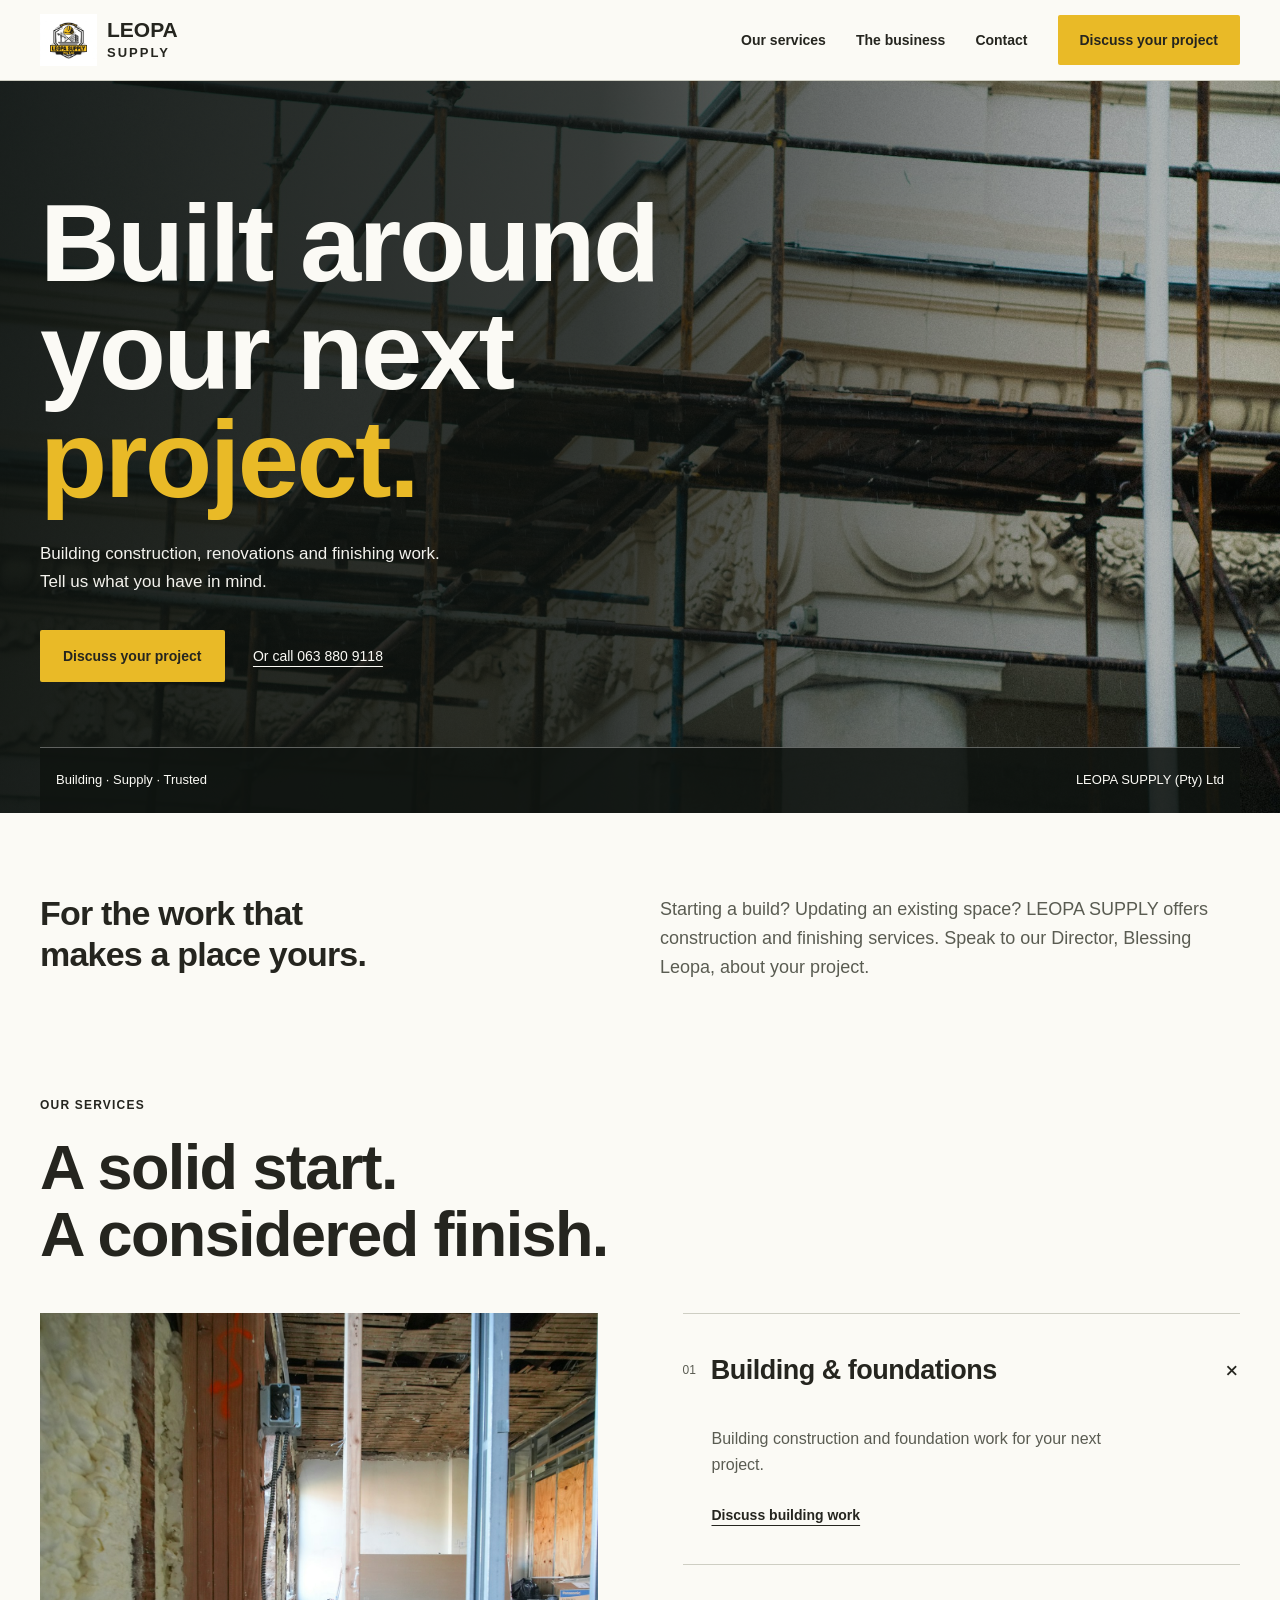
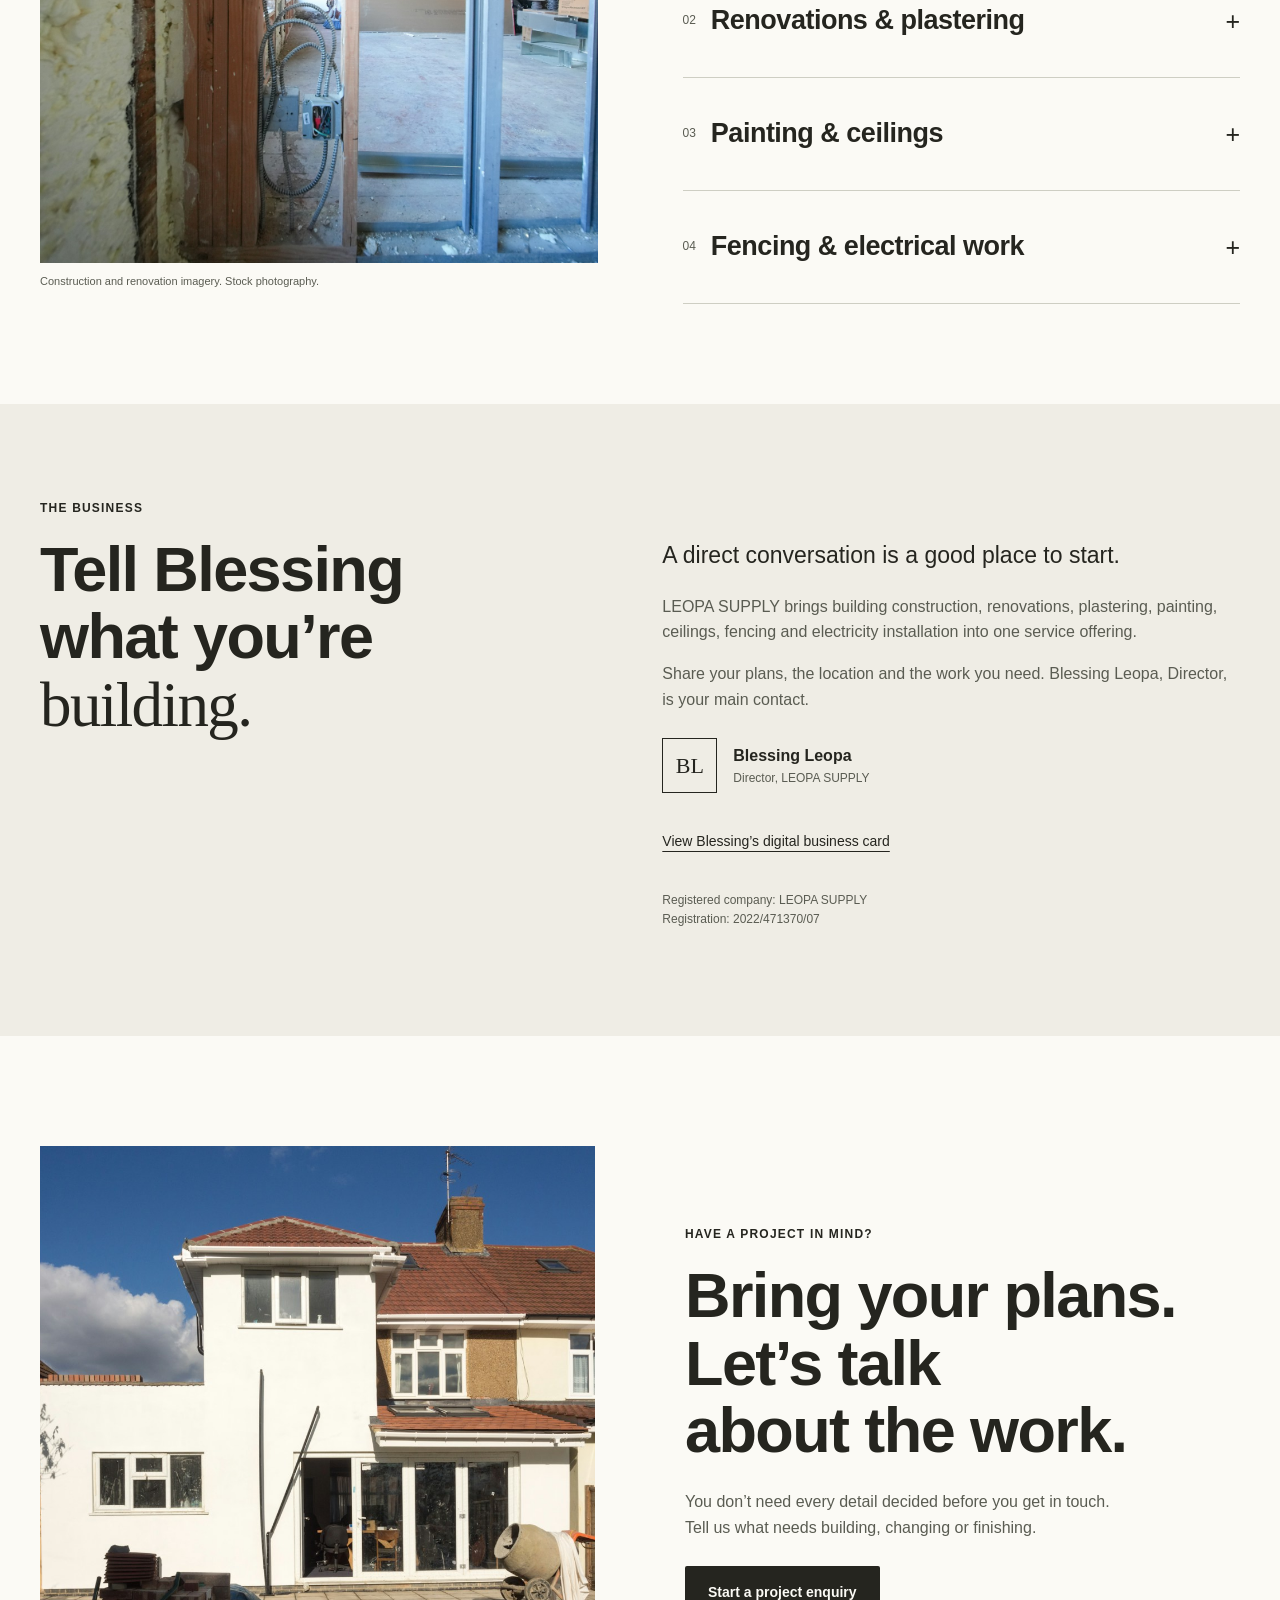
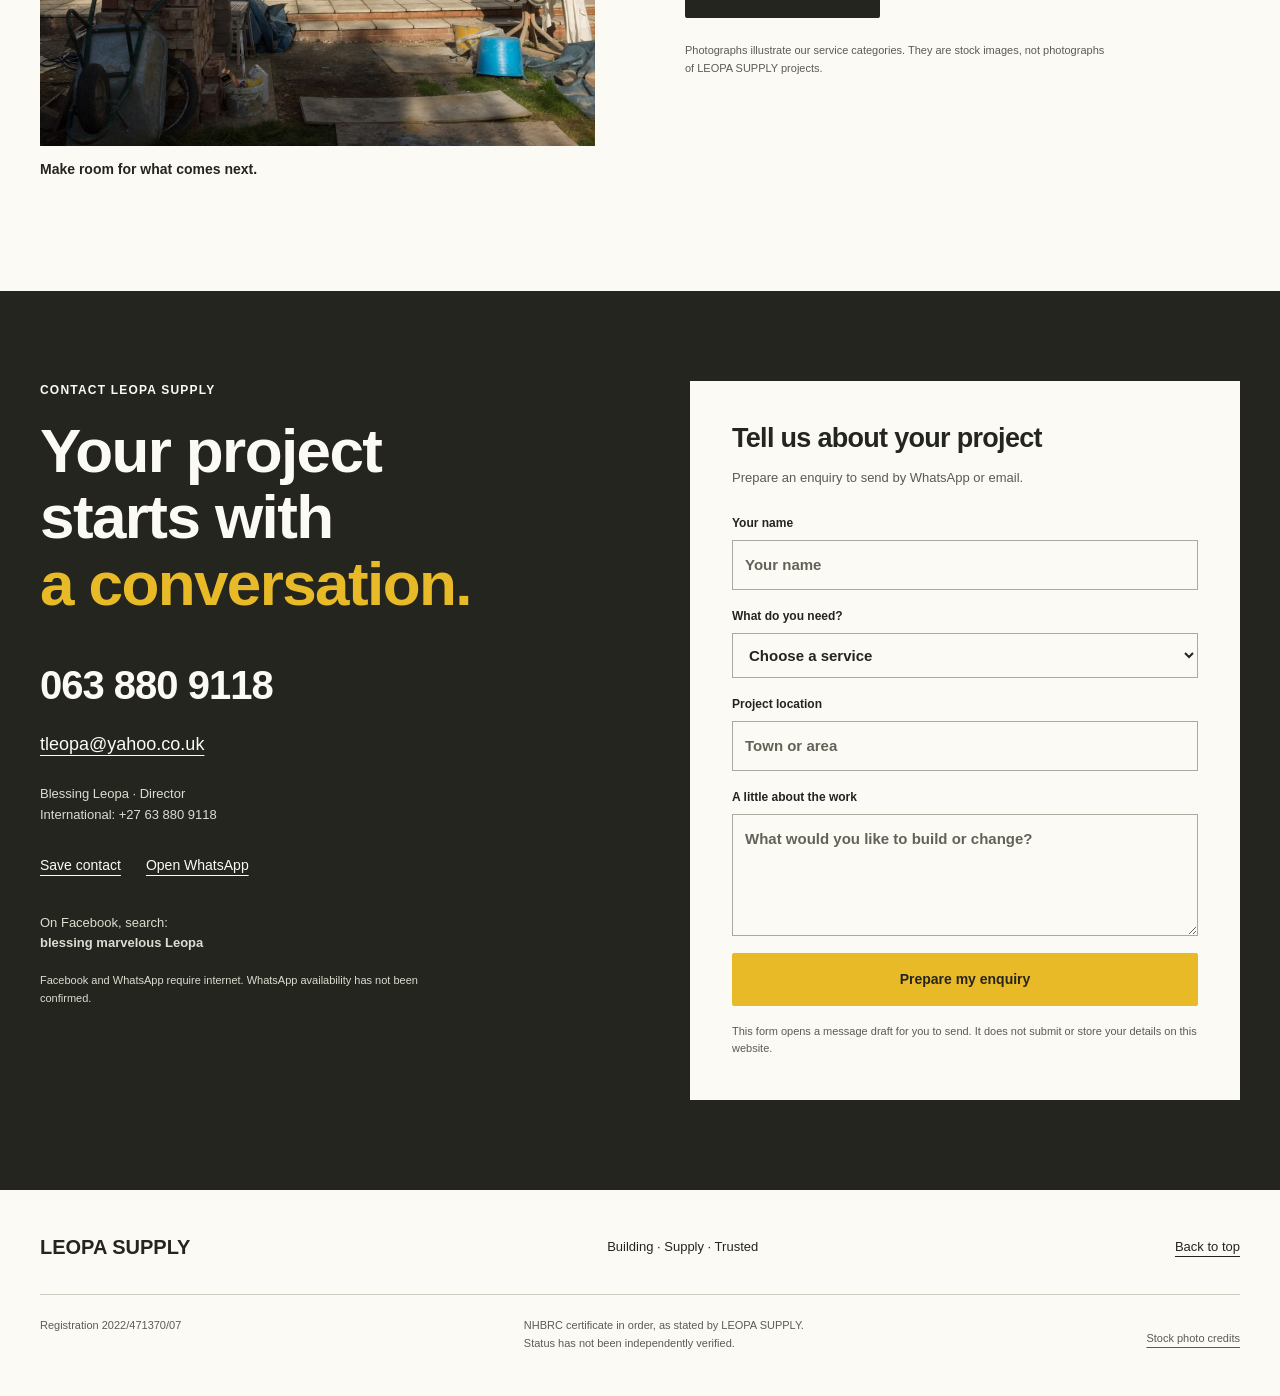
==== index.html @ 6f98ce8b "Publish LEOPA SUPPLY construction website" ====
<!doctype html>
<html lang="en">
<head>
  <meta charset="utf-8">
  <meta name="viewport" content="width=device-width,initial-scale=1">
  <meta name="theme-color" content="#25251f">
  <meta name="description" content="LEOPA SUPPLY building construction, foundations, renovations, plastering, painting, ceilings, security fencing and electricity installation. Speak to Blessing Leopa.">
  <title>LEOPA SUPPLY | Construction & Renovations</title>
  <link rel="icon" href="logo.jpeg">
  <link rel="stylesheet" href="styles.css">
  <script src="site.js" defer></script>
</head>
<body>
  <a class="skip" href="#main">Skip to content</a>
  <header class="site-header">
    <a class="brand" href="#home" aria-label="LEOPA SUPPLY home"><img src="logo.jpeg" alt=""><span>LEOPA<br><small>SUPPLY</small></span></a>
    <button class="menu-toggle" aria-expanded="false" aria-controls="navigation">Menu <span aria-hidden="true">☰</span></button>
    <nav id="navigation" aria-label="Main navigation"><a href="#services">Our services</a><a href="#about">The business</a><a href="#contact">Contact</a><a class="button yellow" href="#enquiry">Discuss your project</a></nav>
  </header>
  <main id="main">
    <section class="hero" id="home">
      <img class="hero-photo" src="construction.jpg" alt="Stock photograph of scaffolding around a building under renovation" fetchpriority="high">
      <div class="hero-shade"></div>
      <div class="hero-content wrap">
        <h1>Built around<br>your next<br><em>project.</em></h1>
        <p>Building construction, renovations and finishing work. Tell us what you have in mind.</p>
        <a class="button yellow" href="#enquiry">Discuss your project</a>
        <a class="hero-call" href="tel:+27638809118">Or call 063 880 9118</a>
      </div>
      <div class="hero-bottom wrap"><span>Building · Supply · Trusted</span><span>LEOPA SUPPLY (Pty) Ltd</span></div>
    </section>
    <div class="intro wrap"><p>For the work that<br>makes a place yours.</p><div>Starting a build? Updating an existing space? LEOPA SUPPLY offers construction and finishing services. Speak to our Director, Blessing Leopa, about your project.</div></div>
    <section class="services wrap" id="services">
      <div class="section-heading"><span class="overline">Our services</span><h2>A solid start.<br>A considered finish.</h2></div>
      <div class="services-layout">
        <figure class="service-visual"><img src="interior.jpg" alt="Stock photograph of exposed framing in an interior under renovation" loading="lazy"><figcaption>Construction and renovation imagery. Stock photography.</figcaption></figure>
        <div class="service-list">
          <details open><summary><span>01</span><h3>Building & foundations</h3><b aria-hidden="true">+</b></summary><div class="service-detail"><p>Building construction and foundation work for your next project.</p><a href="#enquiry" data-service="Building & foundations">Discuss building work</a></div></details>
          <details><summary><span>02</span><h3>Renovations & plastering</h3><b aria-hidden="true">+</b></summary><div class="service-detail"><p>Renovation and plastering services for spaces you want to change or improve.</p><a href="#enquiry" data-service="Renovations & plastering">Discuss a renovation</a></div></details>
          <details><summary><span>03</span><h3>Painting & ceilings</h3><b aria-hidden="true">+</b></summary><div class="service-detail"><p>Painting and ceiling work to complete the interior or exterior of your space.</p><a href="#enquiry" data-service="Painting & ceilings">Discuss finishing work</a></div></details>
          <details><summary><span>04</span><h3>Fencing & electrical work</h3><b aria-hidden="true">+</b></summary><div class="service-detail"><p>Devil’s fork security fencing and electricity installation. Contact Blessing to discuss the scope of work you need.</p><a href="#enquiry" data-service="Fencing & electrical work">Discuss fencing or installation</a></div></details>
        </div>
      </div>
    </section>
    <section class="about" id="about"><div class="wrap about-layout"><div><span class="overline">The business</span><h2>Tell Blessing<br>what you’re<br><em>building.</em></h2></div><div class="about-copy"><p class="lead">A direct conversation is a good place to start.</p><p>LEOPA SUPPLY brings building construction, renovations, plastering, painting, ceilings, fencing and electricity installation into one service offering.</p><p>Share your plans, the location and the work you need. Blessing Leopa, Director, is your main contact.</p><div class="director"><span>BL</span><div><strong>Blessing Leopa</strong><small>Director, LEOPA SUPPLY</small></div></div><a class="text-link" href="https://nyaps-tech.github.io/leopa-supply-card/">View Blessing’s digital business card</a><p class="company-note">Registered company: LEOPA SUPPLY<br>Registration: 2022/471370/07</p></div></div></section>
    <section class="photo-story wrap" aria-label="Construction and renovation services"><figure><img src="renovation.jpg" alt="Stock photograph of a house undergoing building work" loading="lazy"><figcaption>Make room for what comes next.</figcaption></figure><div><span class="overline">Have a project in mind?</span><h2>Bring your plans.<br>Let’s talk<br>about the work.</h2><p>You don’t need every detail decided before you get in touch. Tell us what needs building, changing or finishing.</p><a class="button dark" href="#enquiry">Start a project enquiry</a><p class="stock-note">Photographs illustrate our service categories. They are stock images, not photographs of LEOPA SUPPLY projects.</p></div></section>
    <section class="contact" id="contact"><div class="wrap contact-layout"><div class="contact-copy"><span class="overline">Contact LEOPA SUPPLY</span><h2>Your project<br>starts with<br><em>a conversation.</em></h2><a class="big-phone" href="tel:+27638809118">063 880 9118</a><a class="contact-email" href="mailto:tleopa@yahoo.co.uk">tleopa@yahoo.co.uk</a><p>Blessing Leopa · Director<br>International: +27 63 880 9118</p><div class="contact-links"><a href="Blessing_Leopa.vcf" download>Save contact</a><a href="https://wa.me/27638809118">Open WhatsApp</a></div><p class="social">On Facebook, search:<br><strong>blessing marvelous Leopa</strong></p><p class="contact-note">Facebook and WhatsApp require internet. WhatsApp availability has not been confirmed.</p></div><div class="enquiry" id="enquiry"><h3>Tell us about your project</h3><p>Prepare an enquiry to send by WhatsApp or email.</p><form id="project-form"><label>Your name<input name="name" autocomplete="name" required maxlength="100" placeholder="Your name"></label><label>What do you need?<select name="service" required><option value="">Choose a service</option><option>Building & foundations</option><option>Renovations & plastering</option><option>Painting & ceilings</option><option>Fencing & electrical work</option><option>Several services / not sure yet</option></select></label><label>Project location<input name="location" required maxlength="150" placeholder="Town or area"></label><label>A little about the work<textarea name="details" rows="4" required minlength="10" maxlength="1800" placeholder="What would you like to build or change?"></textarea></label><button class="button yellow" type="submit">Prepare my enquiry</button><p class="form-note">This form opens a message draft for you to send. It does not submit or store your details on this website.</p></form></div></div></section>
  </main>
  <footer class="wrap"><div class="footer-main"><strong>LEOPA SUPPLY</strong><span>Building · Supply · Trusted</span><a href="#home">Back to top</a></div><div class="footer-facts"><p>Registration 2022/471370/07</p><p>NHBRC certificate in order, as stated by LEOPA SUPPLY.<br>Status has not been independently verified.</p><a href="photo-credits.html">Stock photo credits</a></div></footer>
  <dialog id="draft-dialog" aria-labelledby="draft-title"><div class="dialog-header"><h2 id="draft-title">Your project enquiry</h2><button type="button" id="close-dialog" aria-label="Close enquiry draft">×</button></div><p>Review your message, then choose how to send it.</p><pre id="message-preview"></pre><div class="draft-actions"><a class="button yellow" id="whatsapp-draft" href="https://wa.me/27638809118">Open WhatsApp draft</a><a class="button dark" id="email-draft" href="mailto:tleopa@yahoo.co.uk">Open email draft</a><button class="button outline" id="copy-draft" type="button">Copy message</button></div><p id="draft-status" role="status"></p><p class="form-note">You choose when to send. WhatsApp and email require a connection.</p></dialog>
</body></html>
---- styles.css ----
:root{--ink:#25251f;--stone:#efede5;--paper:#fbfaf5;--yellow:#e9ba27;--muted:#5a5c52;--line:#cecec3}*{box-sizing:border-box}html{scroll-behavior:smooth;scroll-padding-top:96px}body{margin:0;background:var(--paper);color:var(--ink);font:16px/1.6 Arial,Helvetica,sans-serif}a{color:inherit;text-underline-offset:5px}button,input,select,textarea{font:inherit}button,a,input,select,textarea,summary{-webkit-tap-highlight-color:transparent}img{width:100%;display:block}button,a,summary{touch-action:manipulation}a:focus-visible,button:focus-visible,summary:focus-visible,input:focus-visible,select:focus-visible,textarea:focus-visible{outline:3px solid #966500;outline-offset:5px}.wrap{width:min(1200px,calc(100% - 48px));margin-inline:auto}.skip{position:fixed;top:-100px;left:12px;background:var(--yellow);padding:12px;z-index:10}.skip:focus{top:10px}.site-header{display:flex;align-items:center;justify-content:space-between;gap:20px;padding:13px 24px;background:var(--paper);position:sticky;top:0;z-index:5;border-bottom:1px solid var(--line)}.brand{display:flex;align-items:center;gap:10px;text-decoration:none;line-height:.95;font-size:21px;font-weight:900}.brand img{width:57px;height:52px;object-fit:contain;background:white}.brand small{font-size:13px;letter-spacing:2px}.menu-toggle{min-height:44px;padding:8px 13px;background:transparent;border:1px solid var(--line);color:var(--ink)}.menu-toggle span{margin-left:8px}nav{display:none;position:absolute;top:100%;left:0;right:0;padding:18px 24px;background:var(--paper);border-bottom:1px solid var(--line)}nav.open{display:grid;gap:6px}nav a{padding:12px 0;text-decoration:none;font-size:14px;font-weight:700}nav a:hover{text-decoration:underline}.button{display:inline-flex;align-items:center;justify-content:center;min-height:48px;padding:14px 22px;border:1px solid transparent;border-radius:2px;text-decoration:none;font-weight:700;font-size:14px;cursor:pointer;transition:background .18s,color .18s}.button:hover{filter:brightness(.94)}.yellow{background:var(--yellow);color:var(--ink)}.dark{background:var(--ink);color:var(--paper)}.outline{border-color:var(--line);background:var(--paper);color:var(--ink)}.hero{position:relative;background:var(--ink);color:var(--paper)}.hero-photo{position:absolute;inset:0;width:100%;height:100%;object-fit:cover;object-position:55% 40%}.hero-shade{position:absolute;inset:0;background:linear-gradient(90deg,rgba(14,19,16,.94) 0%,rgba(14,19,16,.83) 47%,rgba(14,19,16,.42) 100%)}.hero-content{position:relative;padding:65px 0 50px}.hero h1{font-size:clamp(54px,9vw,110px);line-height:.98;letter-spacing:-2.5px;margin:0;font-weight:900;max-width:750px}.hero em, .contact em{color:var(--yellow);font-style:normal}.hero-content p{max-width:380px;margin:28px 0;font-size:17px;color:#f3f2ed}.hero-call{display:block;width:fit-content;padding:12px 0;font-size:14px;margin-top:10px}.hero-bottom{position:relative;display:flex;justify-content:space-between;gap:18px;flex-wrap:wrap;padding:22px 0;border-top:1px solid #ffffff55;font-size:12px}.intro{display:grid;gap:20px;padding:48px 0 55px}.intro p{font-size:27px;line-height:1.2;font-weight:700;letter-spacing:-.8px;margin:0}.intro div{max-width:600px;color:var(--muted)}.section-heading{padding:15px 0 30px}.overline{font-size:12px;font-weight:700;text-transform:uppercase;letter-spacing:1.2px;display:block;margin-bottom:18px}h2{font-size:clamp(36px,5.1vw,63px);line-height:1.07;letter-spacing:-1.6px;margin:0;font-weight:800}.services{padding-bottom:65px}.services-layout{display:grid;gap:26px}.service-visual{margin:0}.service-visual img{height:350px;object-fit:cover}.service-visual figcaption{font-size:11px;color:var(--muted);margin-top:10px}.service-list details{border-top:1px solid var(--line)}.service-list details:last-child{border-bottom:1px solid var(--line)}summary{list-style:none;display:flex;align-items:center;gap:15px;min-height:86px;padding:18px 0;cursor:pointer}summary::-webkit-details-marker{display:none}summary span{font-size:12px;color:var(--muted)}summary h3{font-size:21px;line-height:1.3;margin:0;flex:1;letter-spacing:-.5px}summary b{font-weight:400;font-size:25px;transition:transform .2s}details[open] summary b{transform:rotate(45deg)}.service-detail{padding:0 0 26px 29px}.service-detail p{margin-top:0;color:var(--muted);max-width:430px}.service-detail a{display:inline-flex;align-items:center;min-height:44px;font-weight:700;font-size:14px}.about{background:var(--stone);padding:55px 0}.about-layout{display:grid;gap:35px}.about h2 em{font-style:normal;font-family:Georgia,serif;font-weight:400}.about-copy>p{color:var(--muted)}.about-copy .lead{font-size:23px;color:var(--ink);line-height:1.4;margin-top:0}.director{display:flex;gap:16px;align-items:center;margin:26px 0}.director>span{display:grid;place-items:center;width:55px;height:55px;border:1px solid var(--ink);font-family:Georgia,serif;font-size:22px}.director small{display:block;font-size:12px;color:var(--muted)}.text-link{min-height:44px;display:inline-flex;align-items:center;font-size:14px}.about-copy .company-note{font-size:12px;margin-top:28px}.photo-story{display:grid;gap:32px;padding:65px 0}.photo-story figure{margin:0}.photo-story img{height:390px;object-fit:cover}.photo-story figcaption{font-size:14px;font-weight:700;margin-top:12px}.photo-story p{max-width:450px;color:var(--muted);margin:25px 0}.photo-story .stock-note{font-size:11px;max-width:420px;margin-top:24px}.contact{background:var(--ink);color:var(--paper);padding:55px 0}.contact-layout{display:grid;gap:38px}.contact h2{font-size:clamp(37px,4.9vw,62px)}.big-phone{display:block;width:fit-content;font-size:clamp(27px,4vw,40px);font-weight:700;text-decoration:none;margin:36px 0 5px;letter-spacing:-1px}.contact-email{font-size:18px;min-height:44px;display:inline-flex;align-items:center}.contact-copy>p{font-size:13px;color:#dbddd0;margin:18px 0}.contact-links{display:flex;gap:25px;flex-wrap:wrap}.contact-links a{display:inline-flex;align-items:center;min-height:44px;font-size:14px}.contact-copy .social{margin-top:25px}.contact-copy .contact-note{font-size:11px;max-width:400px;color:#dbddd0}.enquiry{padding:28px 22px;background:var(--paper);color:var(--ink);scroll-margin-top:100px}.enquiry h3{font-size:27px;line-height:1.15;letter-spacing:-.7px;margin:0}.enquiry>p{font-size:13px;color:var(--muted);margin:14px 0 25px}form{display:grid;gap:17px}label{display:grid;gap:7px;font-size:12px;font-weight:700}input,select,textarea{min-width:0;width:100%;padding:12px;border:1px solid #aaa99e;background:var(--paper);color:var(--ink);border-radius:0;font-size:15px}textarea{resize:vertical}.form-note{font-size:11px!important;color:var(--muted);line-height:1.6;margin:0}footer{padding:35px 0}.footer-main{display:flex;justify-content:space-between;gap:18px;align-items:center;flex-wrap:wrap;padding-bottom:25px;border-bottom:1px solid var(--line);font-size:13px}.footer-main strong{font-size:20px}.footer-main a{display:inline-flex;align-items:center;min-height:44px}.footer-facts{display:flex;justify-content:space-between;gap:20px;flex-wrap:wrap;font-size:11px;padding-top:22px;color:var(--muted)}.footer-facts p{margin:0}.footer-facts a{min-height:44px;display:flex;align-items:center}dialog{width:min(600px,calc(100% - 32px));max-height:90dvh;border:0;padding:25px;background:var(--paper);color:var(--ink)}dialog::backdrop{background:#151710b3}.dialog-header{display:flex;gap:16px;justify-content:space-between;align-items:center}.dialog-header h2{font-size:27px}.dialog-header button{width:44px;height:44px;border:1px solid var(--line);background:transparent;font-size:26px;cursor:pointer}dialog>p{font-size:14px}pre{white-space:pre-wrap;overflow-wrap:anywhere;font:14px/1.6 Arial,sans-serif;background:var(--stone);padding:18px;max-height:300px;overflow:auto}.draft-actions{display:grid;gap:10px}#draft-status{min-height:24px}body.dialog-open{overflow:hidden}.credits{padding:50px 0;max-width:850px}.credits h1{font-size:40px}.credits li{margin-bottom:24px}.credits a{overflow-wrap:anywhere;min-height:44px;display:inline-flex;align-items:center}
@media(min-width:650px){.wrap{width:min(1200px,calc(100% - 80px))}.hero-content{padding-top:90px}.hero-content p{max-width:410px}.hero-call{display:inline-flex;margin-left:24px}.intro{grid-template-columns:1fr 1.4fr;gap:40px;padding:65px 0}.services-layout{grid-template-columns:1fr 1.25fr;gap:36px}.service-visual img{height:490px}.service-list summary h3{font-size:22px}.service-detail{font-size:14px}.about-layout{grid-template-columns:1fr 1.15fr;gap:60px}.photo-story{grid-template-columns:1fr 1fr;align-items:center;gap:45px}.photo-story img{height:520px}.contact-layout{grid-template-columns:1fr 1fr;gap:45px}.enquiry{padding:32px 26px}.draft-actions{grid-template-columns:1fr 1fr}.draft-actions button{grid-column:1/-1}}
@media(min-width:1000px){.site-header{padding:14px max(40px,calc((100% - 1200px)/2))}.menu-toggle{display:none}nav{display:flex;position:static;gap:30px;padding:0;border:0;align-items:center}nav a{padding:12px 0}nav a.button{padding:13px 21px}.hero-content{padding:108px 0 65px}.hero-photo{object-position:50% 50%}.hero-shade{background:linear-gradient(90deg,rgba(14,19,16,.94) 0%,rgba(14,19,16,.83) 47%,rgba(14,19,16,.2) 100%)}.intro{grid-template-columns:1fr 1fr;padding:80px 0}.intro p{font-size:34px}.intro div{padding-top:2px;font-size:18px}.services{padding:20px 0 100px}.section-heading{padding-bottom:45px}.services-layout{grid-template-columns:1fr 1fr;gap:85px}.service-visual img{height:550px}.service-list summary{min-height:112px}.service-list summary h3{font-size:27px}.service-detail{font-size:16px}.about{padding:95px 0}.about-layout{gap:120px}.about-copy{padding-top:40px}.photo-story{padding:110px 0;gap:90px}.photo-story img{height:600px}.contact{padding:90px 0}.contact-layout{gap:100px}.enquiry{padding:42px}.hero-bottom{font-size:13px}}
.hero-bottom{background:rgba(14,19,16,.86);padding-inline:16px}
input::placeholder,textarea::placeholder{color:#626357;opacity:1}
@media(prefers-reduced-motion:reduce){html{scroll-behavior:auto}*,*:before,*:after{transition:none!important}}
@media print{.site-header,.hero-call,.button,form,.enquiry,.contact-links{display:none}body{background:white;color:black}.hero{color:white}.hero-content{padding:50px 0}.contact{background:white;color:black}.contact em{color:black}.contact-copy>p{color:black}.services,.about,.photo-story,.contact{break-inside:avoid}}
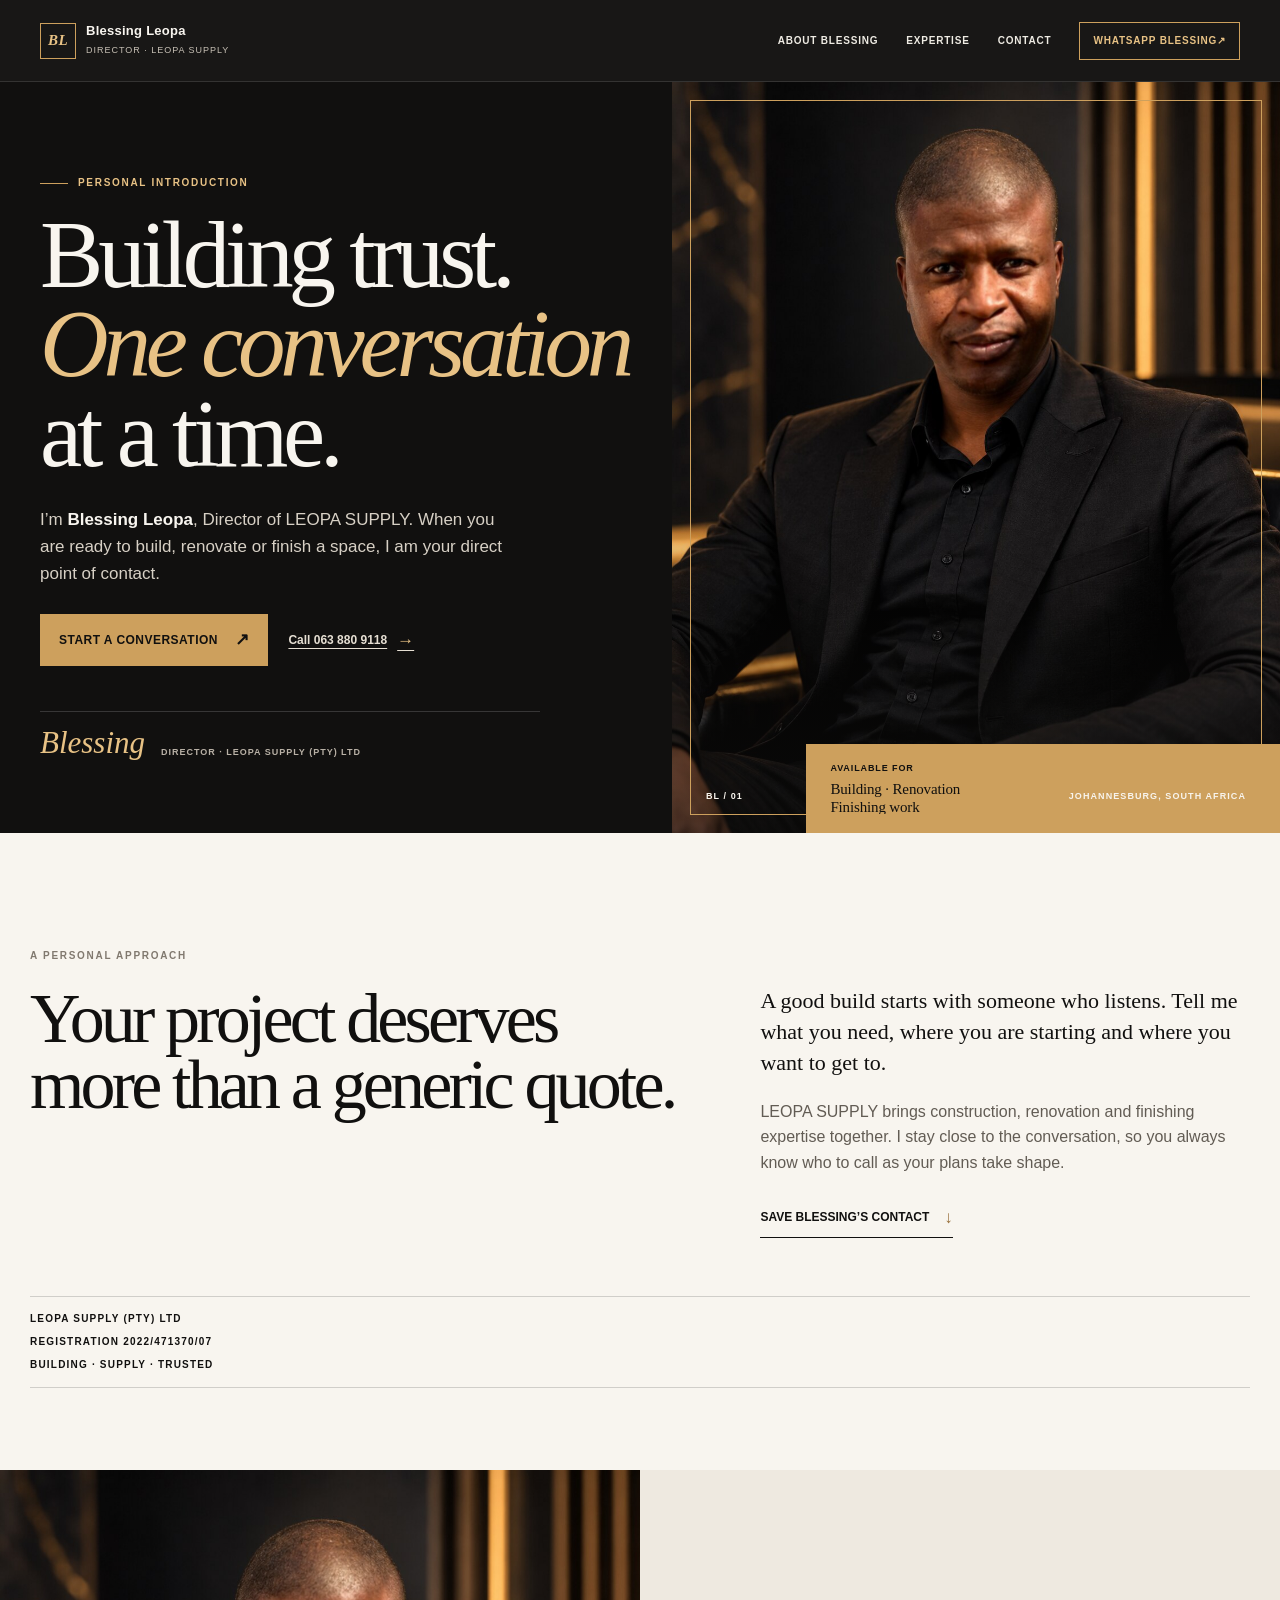
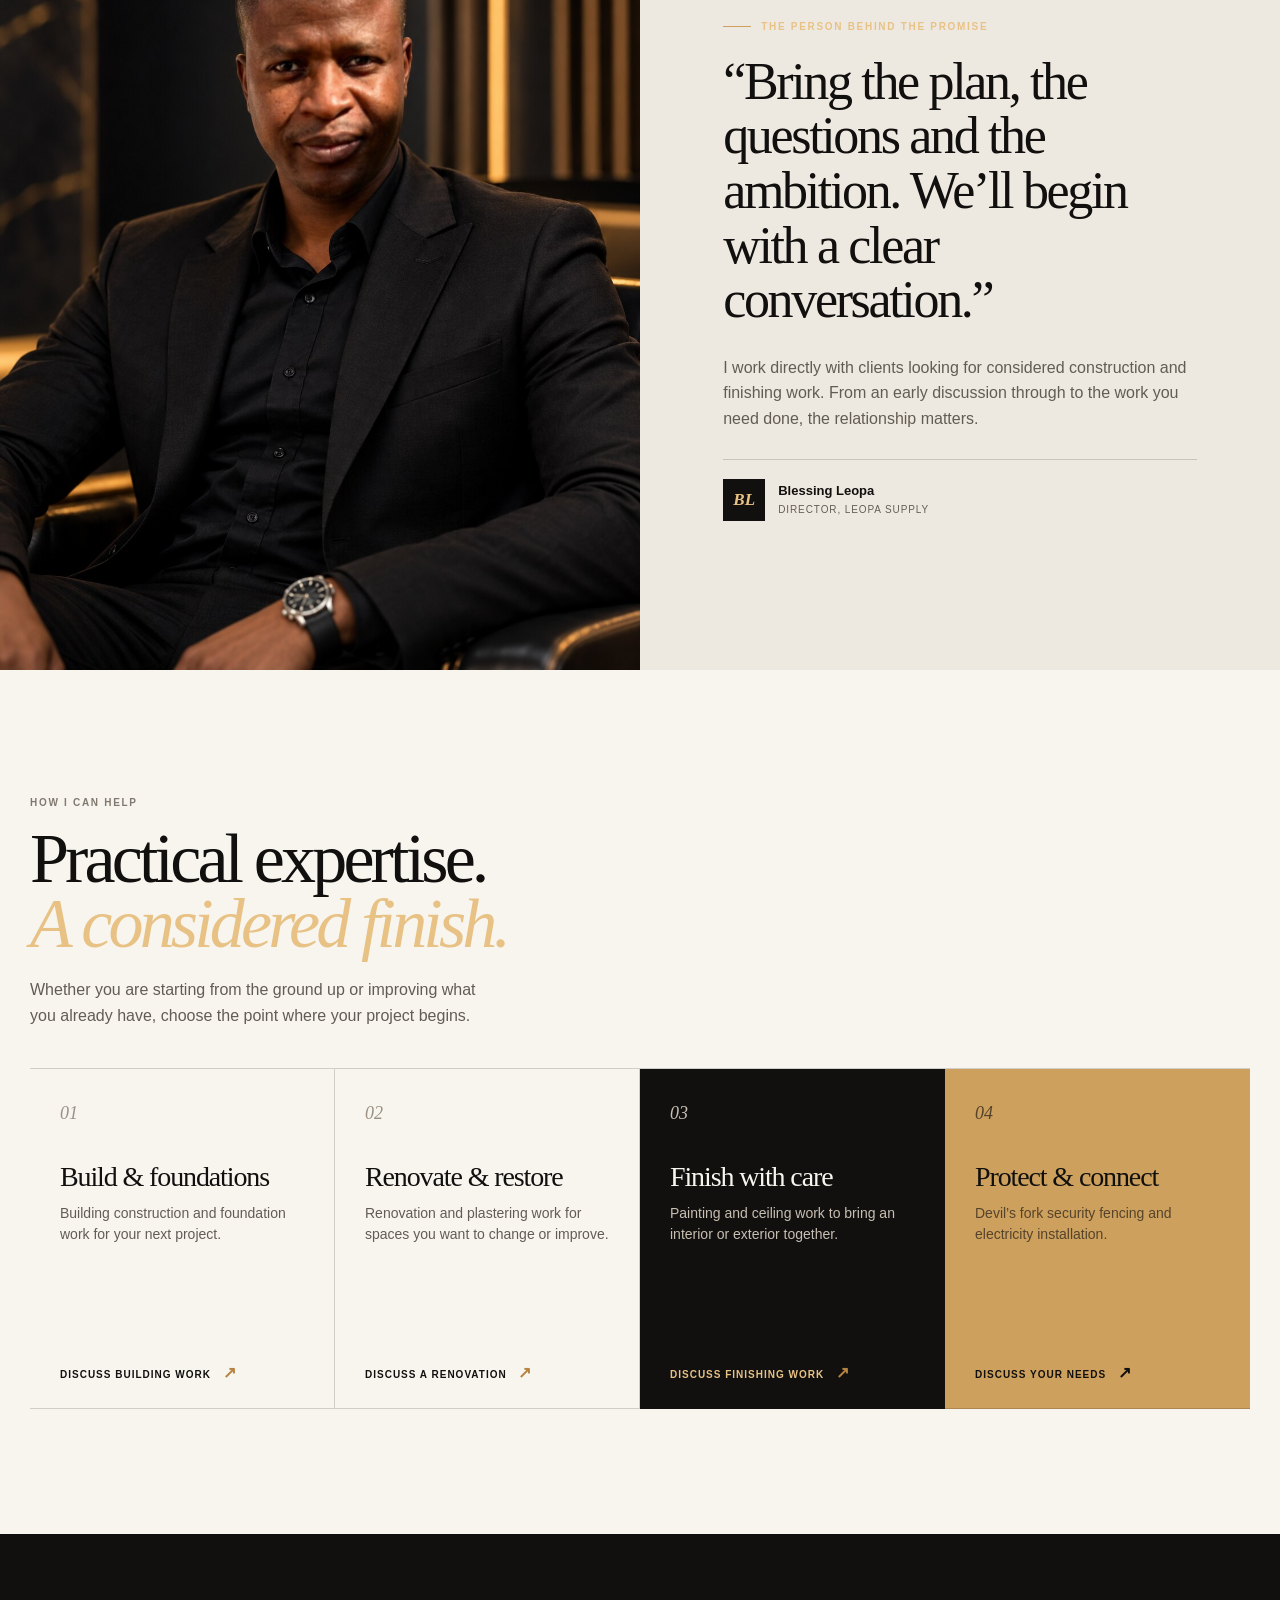
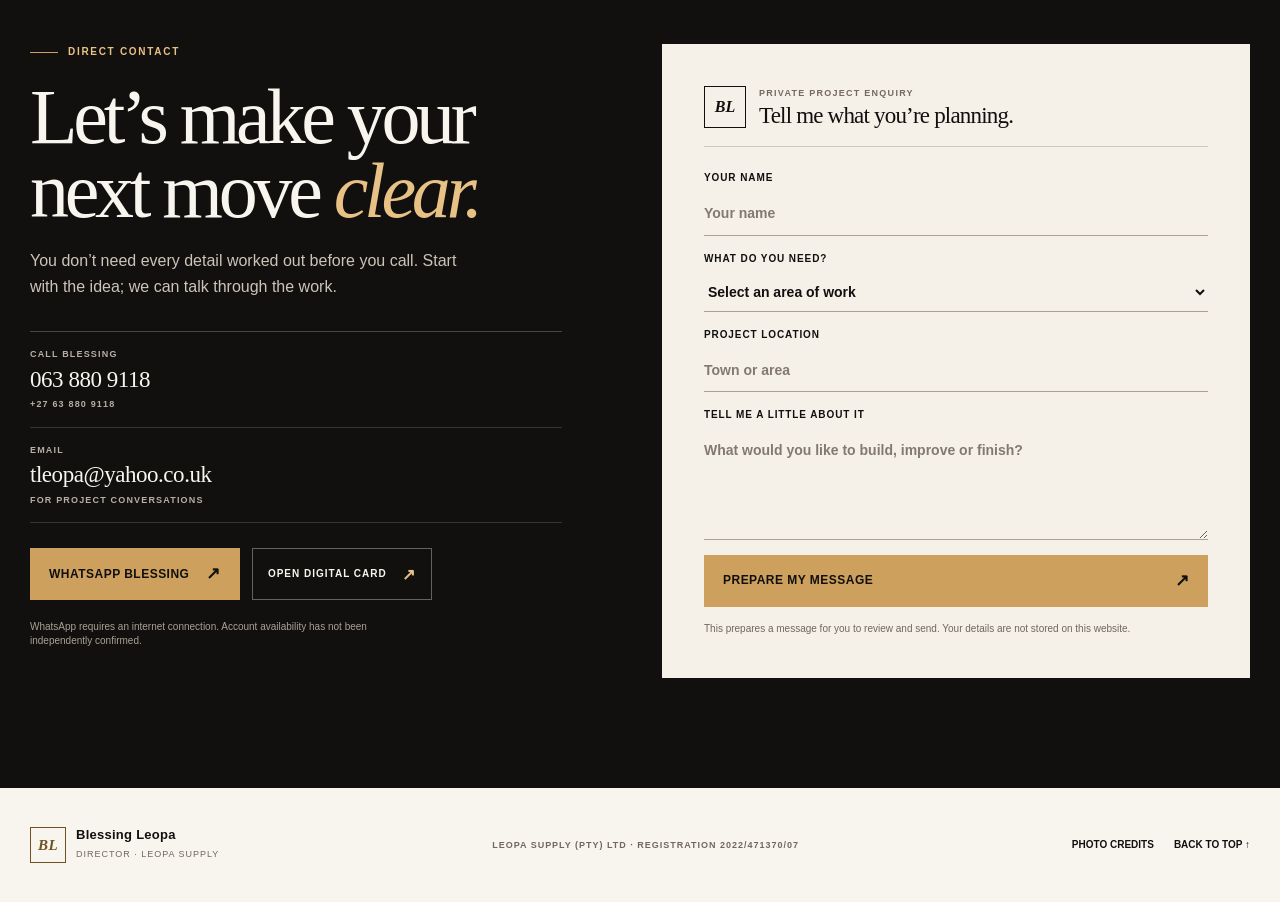
==== commit 5be623e2: "Create premium Blessing Leopa experience" ====
--- a/index.html
+++ b/index.html
@@ -2,10 +2,10 @@
 <html lang="en">
 <head>
   <meta charset="utf-8">
-  <meta name="viewport" content="width=device-width,initial-scale=1">
-  <meta name="theme-color" content="#25251f">
-  <meta name="description" content="LEOPA SUPPLY building construction, foundations, renovations, plastering, painting, ceilings, security fencing and electricity installation. Speak to Blessing Leopa.">
-  <title>LEOPA SUPPLY | Construction & Renovations</title>
+  <meta name="viewport" content="width=device-width, initial-scale=1">
+  <meta name="theme-color" content="#11100f">
+  <meta name="description" content="Meet Blessing Leopa, Director of LEOPA SUPPLY. Discuss your building, renovation and finishing project directly.">
+  <title>Blessing Leopa | LEOPA SUPPLY</title>
   <link rel="icon" href="logo.jpeg">
   <link rel="stylesheet" href="styles.css">
   <script src="site.js" defer></script>
@@ -13,39 +13,148 @@
 <body>
   <a class="skip" href="#main">Skip to content</a>
   <header class="site-header">
-    <a class="brand" href="#home" aria-label="LEOPA SUPPLY home"><img src="logo.jpeg" alt=""><span>LEOPA<br><small>SUPPLY</small></span></a>
-    <button class="menu-toggle" aria-expanded="false" aria-controls="navigation">Menu <span aria-hidden="true">☰</span></button>
-    <nav id="navigation" aria-label="Main navigation"><a href="#services">Our services</a><a href="#about">The business</a><a href="#contact">Contact</a><a class="button yellow" href="#enquiry">Discuss your project</a></nav>
+    <a class="brand" href="#home" aria-label="Blessing Leopa home">
+      <span class="brand-mark">BL</span>
+      <span><strong>Blessing Leopa</strong><small>Director · LEOPA SUPPLY</small></span>
+    </a>
+    <button class="menu-toggle" aria-expanded="false" aria-controls="navigation">Menu <span aria-hidden="true">+</span></button>
+    <nav id="navigation" aria-label="Main navigation">
+      <a href="#approach">About Blessing</a>
+      <a href="#services">Expertise</a>
+      <a href="#contact">Contact</a>
+      <a class="nav-cta" href="https://wa.me/27638809118">WhatsApp Blessing <span aria-hidden="true">↗</span></a>
+    </nav>
   </header>
+
   <main id="main">
     <section class="hero" id="home">
-      <img class="hero-photo" src="construction.jpg" alt="Stock photograph of scaffolding around a building under renovation" fetchpriority="high">
-      <div class="hero-shade"></div>
-      <div class="hero-content wrap">
-        <h1>Built around<br>your next<br><em>project.</em></h1>
-        <p>Building construction, renovations and finishing work. Tell us what you have in mind.</p>
-        <a class="button yellow" href="#enquiry">Discuss your project</a>
-        <a class="hero-call" href="tel:+27638809118">Or call 063 880 9118</a>
+      <div class="hero-copy">
+        <p class="eyebrow"><span></span> Personal introduction</p>
+        <h1>Building trust.<br><em>One conversation</em><br>at a time.</h1>
+        <p class="hero-intro">I’m <strong>Blessing Leopa</strong>, Director of LEOPA SUPPLY. When you are ready to build, renovate or finish a space, I am your direct point of contact.</p>
+        <div class="hero-actions">
+          <a class="button gold" href="#contact">Start a conversation <span aria-hidden="true">↗</span></a>
+          <a class="quiet-link" href="tel:+27638809118">Call 063 880 9118 <span aria-hidden="true">→</span></a>
+        </div>
+        <div class="hero-signoff"><span class="signature">Blessing</span><span>Director · LEOPA SUPPLY (Pty) Ltd</span></div>
       </div>
-      <div class="hero-bottom wrap"><span>Building · Supply · Trusted</span><span>LEOPA SUPPLY (Pty) Ltd</span></div>
+      <figure class="hero-portrait">
+        <div class="portrait-rule" aria-hidden="true"></div>
+        <img src="blessing-leopa-portrait.jpg" alt="Blessing Leopa, Director of LEOPA SUPPLY" fetchpriority="high">
+        <figcaption><span>BL / 01</span><span>Johannesburg, South Africa</span></figcaption>
+      </figure>
+      <aside class="hero-note" aria-label="Direct contact note"><span>Available for</span><strong>Building · Renovation<br>Finishing work</strong></aside>
     </section>
-    <div class="intro wrap"><p>For the work that<br>makes a place yours.</p><div>Starting a build? Updating an existing space? LEOPA SUPPLY offers construction and finishing services. Speak to our Director, Blessing Leopa, about your project.</div></div>
+
+    <section class="introduction wrap" id="approach">
+      <p class="section-kicker">A personal approach</p>
+      <div class="intro-grid">
+        <h2>Your project deserves more than a generic quote.</h2>
+        <div class="intro-copy">
+          <p class="lead">A good build starts with someone who listens. Tell me what you need, where you are starting and where you want to get to.</p>
+          <p>LEOPA SUPPLY brings construction, renovation and finishing expertise together. I stay close to the conversation, so you always know who to call as your plans take shape.</p>
+          <a class="text-link" href="Blessing_Leopa.vcf" download="Blessing_Leopa.vcf">Save Blessing’s contact <span aria-hidden="true">↓</span></a>
+        </div>
+      </div>
+      <div class="trust-line" aria-label="LEOPA SUPPLY details"><span>LEOPA SUPPLY (Pty) Ltd</span><span>Registration 2022/471370/07</span><span>Building · Supply · Trusted</span></div>
+    </section>
+
+    <section class="statement">
+      <div class="statement-photo"><img src="blessing-leopa-portrait.jpg" alt="Portrait of Blessing Leopa in a black suit" loading="lazy"></div>
+      <div class="statement-copy">
+        <p class="eyebrow"><span></span> The person behind the promise</p>
+        <blockquote>“Bring the plan, the questions and the ambition. We’ll begin with a clear conversation.”</blockquote>
+        <p>I work directly with clients looking for considered construction and finishing work. From an early discussion through to the work you need done, the relationship matters.</p>
+        <div class="person-card"><span class="initials">BL</span><span><strong>Blessing Leopa</strong><small>Director, LEOPA SUPPLY</small></span></div>
+      </div>
+    </section>
+
     <section class="services wrap" id="services">
-      <div class="section-heading"><span class="overline">Our services</span><h2>A solid start.<br>A considered finish.</h2></div>
-      <div class="services-layout">
-        <figure class="service-visual"><img src="interior.jpg" alt="Stock photograph of exposed framing in an interior under renovation" loading="lazy"><figcaption>Construction and renovation imagery. Stock photography.</figcaption></figure>
-        <div class="service-list">
-          <details open><summary><span>01</span><h3>Building & foundations</h3><b aria-hidden="true">+</b></summary><div class="service-detail"><p>Building construction and foundation work for your next project.</p><a href="#enquiry" data-service="Building & foundations">Discuss building work</a></div></details>
-          <details><summary><span>02</span><h3>Renovations & plastering</h3><b aria-hidden="true">+</b></summary><div class="service-detail"><p>Renovation and plastering services for spaces you want to change or improve.</p><a href="#enquiry" data-service="Renovations & plastering">Discuss a renovation</a></div></details>
-          <details><summary><span>03</span><h3>Painting & ceilings</h3><b aria-hidden="true">+</b></summary><div class="service-detail"><p>Painting and ceiling work to complete the interior or exterior of your space.</p><a href="#enquiry" data-service="Painting & ceilings">Discuss finishing work</a></div></details>
-          <details><summary><span>04</span><h3>Fencing & electrical work</h3><b aria-hidden="true">+</b></summary><div class="service-detail"><p>Devil’s fork security fencing and electricity installation. Contact Blessing to discuss the scope of work you need.</p><a href="#enquiry" data-service="Fencing & electrical work">Discuss fencing or installation</a></div></details>
+      <div class="services-heading">
+        <p class="section-kicker">How I can help</p>
+        <h2>Practical expertise.<br><em>A considered finish.</em></h2>
+        <p>Whether you are starting from the ground up or improving what you already have, choose the point where your project begins.</p>
+      </div>
+      <div class="service-grid">
+        <article class="service-card">
+          <span class="service-number">01</span>
+          <h3>Build & foundations</h3>
+          <p>Building construction and foundation work for your next project.</p>
+          <a href="#contact" data-service="Building & foundations">Discuss building work <span aria-hidden="true">↗</span></a>
+        </article>
+        <article class="service-card">
+          <span class="service-number">02</span>
+          <h3>Renovate & restore</h3>
+          <p>Renovation and plastering work for spaces you want to change or improve.</p>
+          <a href="#contact" data-service="Renovations & plastering">Discuss a renovation <span aria-hidden="true">↗</span></a>
+        </article>
+        <article class="service-card dark-card">
+          <span class="service-number">03</span>
+          <h3>Finish with care</h3>
+          <p>Painting and ceiling work to bring an interior or exterior together.</p>
+          <a href="#contact" data-service="Painting & ceilings">Discuss finishing work <span aria-hidden="true">↗</span></a>
+        </article>
+        <article class="service-card gold-card">
+          <span class="service-number">04</span>
+          <h3>Protect & connect</h3>
+          <p>Devil’s fork security fencing and electricity installation.</p>
+          <a href="#contact" data-service="Fencing & electrical work">Discuss your needs <span aria-hidden="true">↗</span></a>
+        </article>
+      </div>
+    </section>
+
+    <section class="conversation" id="contact">
+      <div class="conversation-inner wrap">
+        <div class="contact-lead">
+          <p class="eyebrow"><span></span> Direct contact</p>
+          <h2>Let’s make your<br>next move <em>clear.</em></h2>
+          <p>You don’t need every detail worked out before you call. Start with the idea; we can talk through the work.</p>
+          <div class="contact-details">
+            <a href="tel:+27638809118"><small>Call Blessing</small><strong>063 880 9118</strong><span>+27 63 880 9118</span></a>
+            <a href="mailto:tleopa@yahoo.co.uk"><small>Email</small><strong>tleopa@yahoo.co.uk</strong><span>For project conversations</span></a>
+          </div>
+          <div class="contact-actions">
+            <a href="https://wa.me/27638809118" class="button gold">WhatsApp Blessing <span aria-hidden="true">↗</span></a>
+            <a class="small-button" href="https://nyaps-tech.github.io/leopa-supply-card/">Open digital card <span aria-hidden="true">↗</span></a>
+          </div>
+          <p class="fine-print">WhatsApp requires an internet connection. Account availability has not been independently confirmed.</p>
+        </div>
+        <div class="enquiry" id="enquiry">
+          <div class="form-title"><span>BL</span><div><p>Private project enquiry</p><h3>Tell me what you’re planning.</h3></div></div>
+          <form id="project-form">
+            <label>Your name <input name="name" autocomplete="name" required maxlength="100" placeholder="Your name"></label>
+            <label>What do you need?
+              <select name="service" required>
+                <option value="">Select an area of work</option>
+                <option>Building & foundations</option>
+                <option>Renovations & plastering</option>
+                <option>Painting & ceilings</option>
+                <option>Fencing & electrical work</option>
+                <option>Several services / not sure yet</option>
+              </select>
+            </label>
+            <label>Project location <input name="location" required maxlength="150" placeholder="Town or area"></label>
+            <label>Tell me a little about it <textarea name="details" rows="4" required minlength="10" maxlength="1800" placeholder="What would you like to build, improve or finish?"></textarea></label>
+            <button class="button gold" type="submit">Prepare my message <span aria-hidden="true">↗</span></button>
+            <p class="form-note">This prepares a message for you to review and send. Your details are not stored on this website.</p>
+          </form>
         </div>
       </div>
     </section>
-    <section class="about" id="about"><div class="wrap about-layout"><div><span class="overline">The business</span><h2>Tell Blessing<br>what you’re<br><em>building.</em></h2></div><div class="about-copy"><p class="lead">A direct conversation is a good place to start.</p><p>LEOPA SUPPLY brings building construction, renovations, plastering, painting, ceilings, fencing and electricity installation into one service offering.</p><p>Share your plans, the location and the work you need. Blessing Leopa, Director, is your main contact.</p><div class="director"><span>BL</span><div><strong>Blessing Leopa</strong><small>Director, LEOPA SUPPLY</small></div></div><a class="text-link" href="https://nyaps-tech.github.io/leopa-supply-card/">View Blessing’s digital business card</a><p class="company-note">Registered company: LEOPA SUPPLY<br>Registration: 2022/471370/07</p></div></div></section>
-    <section class="photo-story wrap" aria-label="Construction and renovation services"><figure><img src="renovation.jpg" alt="Stock photograph of a house undergoing building work" loading="lazy"><figcaption>Make room for what comes next.</figcaption></figure><div><span class="overline">Have a project in mind?</span><h2>Bring your plans.<br>Let’s talk<br>about the work.</h2><p>You don’t need every detail decided before you get in touch. Tell us what needs building, changing or finishing.</p><a class="button dark" href="#enquiry">Start a project enquiry</a><p class="stock-note">Photographs illustrate our service categories. They are stock images, not photographs of LEOPA SUPPLY projects.</p></div></section>
-    <section class="contact" id="contact"><div class="wrap contact-layout"><div class="contact-copy"><span class="overline">Contact LEOPA SUPPLY</span><h2>Your project<br>starts with<br><em>a conversation.</em></h2><a class="big-phone" href="tel:+27638809118">063 880 9118</a><a class="contact-email" href="mailto:tleopa@yahoo.co.uk">tleopa@yahoo.co.uk</a><p>Blessing Leopa · Director<br>International: +27 63 880 9118</p><div class="contact-links"><a href="Blessing_Leopa.vcf" download>Save contact</a><a href="https://wa.me/27638809118">Open WhatsApp</a></div><p class="social">On Facebook, search:<br><strong>blessing marvelous Leopa</strong></p><p class="contact-note">Facebook and WhatsApp require internet. WhatsApp availability has not been confirmed.</p></div><div class="enquiry" id="enquiry"><h3>Tell us about your project</h3><p>Prepare an enquiry to send by WhatsApp or email.</p><form id="project-form"><label>Your name<input name="name" autocomplete="name" required maxlength="100" placeholder="Your name"></label><label>What do you need?<select name="service" required><option value="">Choose a service</option><option>Building & foundations</option><option>Renovations & plastering</option><option>Painting & ceilings</option><option>Fencing & electrical work</option><option>Several services / not sure yet</option></select></label><label>Project location<input name="location" required maxlength="150" placeholder="Town or area"></label><label>A little about the work<textarea name="details" rows="4" required minlength="10" maxlength="1800" placeholder="What would you like to build or change?"></textarea></label><button class="button yellow" type="submit">Prepare my enquiry</button><p class="form-note">This form opens a message draft for you to send. It does not submit or store your details on this website.</p></form></div></div></section>
   </main>
-  <footer class="wrap"><div class="footer-main"><strong>LEOPA SUPPLY</strong><span>Building · Supply · Trusted</span><a href="#home">Back to top</a></div><div class="footer-facts"><p>Registration 2022/471370/07</p><p>NHBRC certificate in order, as stated by LEOPA SUPPLY.<br>Status has not been independently verified.</p><a href="photo-credits.html">Stock photo credits</a></div></footer>
-  <dialog id="draft-dialog" aria-labelledby="draft-title"><div class="dialog-header"><h2 id="draft-title">Your project enquiry</h2><button type="button" id="close-dialog" aria-label="Close enquiry draft">×</button></div><p>Review your message, then choose how to send it.</p><pre id="message-preview"></pre><div class="draft-actions"><a class="button yellow" id="whatsapp-draft" href="https://wa.me/27638809118">Open WhatsApp draft</a><a class="button dark" id="email-draft" href="mailto:tleopa@yahoo.co.uk">Open email draft</a><button class="button outline" id="copy-draft" type="button">Copy message</button></div><p id="draft-status" role="status"></p><p class="form-note">You choose when to send. WhatsApp and email require a connection.</p></dialog>
-</body></html>
+
+  <footer class="footer wrap">
+    <div class="footer-brand"><span class="brand-mark">BL</span><span><strong>Blessing Leopa</strong><small>Director · LEOPA SUPPLY</small></span></div>
+    <p>LEOPA SUPPLY (Pty) Ltd · Registration 2022/471370/07</p>
+    <div><a href="photo-credits.html">Photo credits</a><a href="#home">Back to top ↑</a></div>
+  </footer>
+
+  <dialog id="draft-dialog" aria-labelledby="draft-title">
+    <div class="dialog-header"><div><p class="section-kicker">Private project enquiry</p><h2 id="draft-title">Your message to Blessing</h2></div><button type="button" id="close-dialog" aria-label="Close enquiry draft">×</button></div>
+    <p>Review the message before choosing how to send it.</p>
+    <pre id="message-preview"></pre>
+    <div class="draft-actions"><a class="button gold" id="whatsapp-draft" href="https://wa.me/27638809118">Open WhatsApp <span aria-hidden="true">↗</span></a><a class="button outline" id="email-draft" href="mailto:tleopa@yahoo.co.uk">Open email <span aria-hidden="true">↗</span></a><button class="copy-button" id="copy-draft" type="button">Copy message</button></div>
+    <p id="draft-status" role="status"></p>
+  </dialog>
+</body>
+</html>
--- a/styles.css
+++ b/styles.css
@@ -1,7 +1 @@
-:root{--ink:#25251f;--stone:#efede5;--paper:#fbfaf5;--yellow:#e9ba27;--muted:#5a5c52;--line:#cecec3}*{box-sizing:border-box}html{scroll-behavior:smooth;scroll-padding-top:96px}body{margin:0;background:var(--paper);color:var(--ink);font:16px/1.6 Arial,Helvetica,sans-serif}a{color:inherit;text-underline-offset:5px}button,input,select,textarea{font:inherit}button,a,input,select,textarea,summary{-webkit-tap-highlight-color:transparent}img{width:100%;display:block}button,a,summary{touch-action:manipulation}a:focus-visible,button:focus-visible,summary:focus-visible,input:focus-visible,select:focus-visible,textarea:focus-visible{outline:3px solid #966500;outline-offset:5px}.wrap{width:min(1200px,calc(100% - 48px));margin-inline:auto}.skip{position:fixed;top:-100px;left:12px;background:var(--yellow);padding:12px;z-index:10}.skip:focus{top:10px}.site-header{display:flex;align-items:center;justify-content:space-between;gap:20px;padding:13px 24px;background:var(--paper);position:sticky;top:0;z-index:5;border-bottom:1px solid var(--line)}.brand{display:flex;align-items:center;gap:10px;text-decoration:none;line-height:.95;font-size:21px;font-weight:900}.brand img{width:57px;height:52px;object-fit:contain;background:white}.brand small{font-size:13px;letter-spacing:2px}.menu-toggle{min-height:44px;padding:8px 13px;background:transparent;border:1px solid var(--line);color:var(--ink)}.menu-toggle span{margin-left:8px}nav{display:none;position:absolute;top:100%;left:0;right:0;padding:18px 24px;background:var(--paper);border-bottom:1px solid var(--line)}nav.open{display:grid;gap:6px}nav a{padding:12px 0;text-decoration:none;font-size:14px;font-weight:700}nav a:hover{text-decoration:underline}.button{display:inline-flex;align-items:center;justify-content:center;min-height:48px;padding:14px 22px;border:1px solid transparent;border-radius:2px;text-decoration:none;font-weight:700;font-size:14px;cursor:pointer;transition:background .18s,color .18s}.button:hover{filter:brightness(.94)}.yellow{background:var(--yellow);color:var(--ink)}.dark{background:var(--ink);color:var(--paper)}.outline{border-color:var(--line);background:var(--paper);color:var(--ink)}.hero{position:relative;background:var(--ink);color:var(--paper)}.hero-photo{position:absolute;inset:0;width:100%;height:100%;object-fit:cover;object-position:55% 40%}.hero-shade{position:absolute;inset:0;background:linear-gradient(90deg,rgba(14,19,16,.94) 0%,rgba(14,19,16,.83) 47%,rgba(14,19,16,.42) 100%)}.hero-content{position:relative;padding:65px 0 50px}.hero h1{font-size:clamp(54px,9vw,110px);line-height:.98;letter-spacing:-2.5px;margin:0;font-weight:900;max-width:750px}.hero em, .contact em{color:var(--yellow);font-style:normal}.hero-content p{max-width:380px;margin:28px 0;font-size:17px;color:#f3f2ed}.hero-call{display:block;width:fit-content;padding:12px 0;font-size:14px;margin-top:10px}.hero-bottom{position:relative;display:flex;justify-content:space-between;gap:18px;flex-wrap:wrap;padding:22px 0;border-top:1px solid #ffffff55;font-size:12px}.intro{display:grid;gap:20px;padding:48px 0 55px}.intro p{font-size:27px;line-height:1.2;font-weight:700;letter-spacing:-.8px;margin:0}.intro div{max-width:600px;color:var(--muted)}.section-heading{padding:15px 0 30px}.overline{font-size:12px;font-weight:700;text-transform:uppercase;letter-spacing:1.2px;display:block;margin-bottom:18px}h2{font-size:clamp(36px,5.1vw,63px);line-height:1.07;letter-spacing:-1.6px;margin:0;font-weight:800}.services{padding-bottom:65px}.services-layout{display:grid;gap:26px}.service-visual{margin:0}.service-visual img{height:350px;object-fit:cover}.service-visual figcaption{font-size:11px;color:var(--muted);margin-top:10px}.service-list details{border-top:1px solid var(--line)}.service-list details:last-child{border-bottom:1px solid var(--line)}summary{list-style:none;display:flex;align-items:center;gap:15px;min-height:86px;padding:18px 0;cursor:pointer}summary::-webkit-details-marker{display:none}summary span{font-size:12px;color:var(--muted)}summary h3{font-size:21px;line-height:1.3;margin:0;flex:1;letter-spacing:-.5px}summary b{font-weight:400;font-size:25px;transition:transform .2s}details[open] summary b{transform:rotate(45deg)}.service-detail{padding:0 0 26px 29px}.service-detail p{margin-top:0;color:var(--muted);max-width:430px}.service-detail a{display:inline-flex;align-items:center;min-height:44px;font-weight:700;font-size:14px}.about{background:var(--stone);padding:55px 0}.about-layout{display:grid;gap:35px}.about h2 em{font-style:normal;font-family:Georgia,serif;font-weight:400}.about-copy>p{color:var(--muted)}.about-copy .lead{font-size:23px;color:var(--ink);line-height:1.4;margin-top:0}.director{display:flex;gap:16px;align-items:center;margin:26px 0}.director>span{display:grid;place-items:center;width:55px;height:55px;border:1px solid var(--ink);font-family:Georgia,serif;font-size:22px}.director small{display:block;font-size:12px;color:var(--muted)}.text-link{min-height:44px;display:inline-flex;align-items:center;font-size:14px}.about-copy .company-note{font-size:12px;margin-top:28px}.photo-story{display:grid;gap:32px;padding:65px 0}.photo-story figure{margin:0}.photo-story img{height:390px;object-fit:cover}.photo-story figcaption{font-size:14px;font-weight:700;margin-top:12px}.photo-story p{max-width:450px;color:var(--muted);margin:25px 0}.photo-story .stock-note{font-size:11px;max-width:420px;margin-top:24px}.contact{background:var(--ink);color:var(--paper);padding:55px 0}.contact-layout{display:grid;gap:38px}.contact h2{font-size:clamp(37px,4.9vw,62px)}.big-phone{display:block;width:fit-content;font-size:clamp(27px,4vw,40px);font-weight:700;text-decoration:none;margin:36px 0 5px;letter-spacing:-1px}.contact-email{font-size:18px;min-height:44px;display:inline-flex;align-items:center}.contact-copy>p{font-size:13px;color:#dbddd0;margin:18px 0}.contact-links{display:flex;gap:25px;flex-wrap:wrap}.contact-links a{display:inline-flex;align-items:center;min-height:44px;font-size:14px}.contact-copy .social{margin-top:25px}.contact-copy .contact-note{font-size:11px;max-width:400px;color:#dbddd0}.enquiry{padding:28px 22px;background:var(--paper);color:var(--ink);scroll-margin-top:100px}.enquiry h3{font-size:27px;line-height:1.15;letter-spacing:-.7px;margin:0}.enquiry>p{font-size:13px;color:var(--muted);margin:14px 0 25px}form{display:grid;gap:17px}label{display:grid;gap:7px;font-size:12px;font-weight:700}input,select,textarea{min-width:0;width:100%;padding:12px;border:1px solid #aaa99e;background:var(--paper);color:var(--ink);border-radius:0;font-size:15px}textarea{resize:vertical}.form-note{font-size:11px!important;color:var(--muted);line-height:1.6;margin:0}footer{padding:35px 0}.footer-main{display:flex;justify-content:space-between;gap:18px;align-items:center;flex-wrap:wrap;padding-bottom:25px;border-bottom:1px solid var(--line);font-size:13px}.footer-main strong{font-size:20px}.footer-main a{display:inline-flex;align-items:center;min-height:44px}.footer-facts{display:flex;justify-content:space-between;gap:20px;flex-wrap:wrap;font-size:11px;padding-top:22px;color:var(--muted)}.footer-facts p{margin:0}.footer-facts a{min-height:44px;display:flex;align-items:center}dialog{width:min(600px,calc(100% - 32px));max-height:90dvh;border:0;padding:25px;background:var(--paper);color:var(--ink)}dialog::backdrop{background:#151710b3}.dialog-header{display:flex;gap:16px;justify-content:space-between;align-items:center}.dialog-header h2{font-size:27px}.dialog-header button{width:44px;height:44px;border:1px solid var(--line);background:transparent;font-size:26px;cursor:pointer}dialog>p{font-size:14px}pre{white-space:pre-wrap;overflow-wrap:anywhere;font:14px/1.6 Arial,sans-serif;background:var(--stone);padding:18px;max-height:300px;overflow:auto}.draft-actions{display:grid;gap:10px}#draft-status{min-height:24px}body.dialog-open{overflow:hidden}.credits{padding:50px 0;max-width:850px}.credits h1{font-size:40px}.credits li{margin-bottom:24px}.credits a{overflow-wrap:anywhere;min-height:44px;display:inline-flex;align-items:center}
-@media(min-width:650px){.wrap{width:min(1200px,calc(100% - 80px))}.hero-content{padding-top:90px}.hero-content p{max-width:410px}.hero-call{display:inline-flex;margin-left:24px}.intro{grid-template-columns:1fr 1.4fr;gap:40px;padding:65px 0}.services-layout{grid-template-columns:1fr 1.25fr;gap:36px}.service-visual img{height:490px}.service-list summary h3{font-size:22px}.service-detail{font-size:14px}.about-layout{grid-template-columns:1fr 1.15fr;gap:60px}.photo-story{grid-template-columns:1fr 1fr;align-items:center;gap:45px}.photo-story img{height:520px}.contact-layout{grid-template-columns:1fr 1fr;gap:45px}.enquiry{padding:32px 26px}.draft-actions{grid-template-columns:1fr 1fr}.draft-actions button{grid-column:1/-1}}
-@media(min-width:1000px){.site-header{padding:14px max(40px,calc((100% - 1200px)/2))}.menu-toggle{display:none}nav{display:flex;position:static;gap:30px;padding:0;border:0;align-items:center}nav a{padding:12px 0}nav a.button{padding:13px 21px}.hero-content{padding:108px 0 65px}.hero-photo{object-position:50% 50%}.hero-shade{background:linear-gradient(90deg,rgba(14,19,16,.94) 0%,rgba(14,19,16,.83) 47%,rgba(14,19,16,.2) 100%)}.intro{grid-template-columns:1fr 1fr;padding:80px 0}.intro p{font-size:34px}.intro div{padding-top:2px;font-size:18px}.services{padding:20px 0 100px}.section-heading{padding-bottom:45px}.services-layout{grid-template-columns:1fr 1fr;gap:85px}.service-visual img{height:550px}.service-list summary{min-height:112px}.service-list summary h3{font-size:27px}.service-detail{font-size:16px}.about{padding:95px 0}.about-layout{gap:120px}.about-copy{padding-top:40px}.photo-story{padding:110px 0;gap:90px}.photo-story img{height:600px}.contact{padding:90px 0}.contact-layout{gap:100px}.enquiry{padding:42px}.hero-bottom{font-size:13px}}
-.hero-bottom{background:rgba(14,19,16,.86);padding-inline:16px}
-input::placeholder,textarea::placeholder{color:#626357;opacity:1}
-@media(prefers-reduced-motion:reduce){html{scroll-behavior:auto}*,*:before,*:after{transition:none!important}}
-@media print{.site-header,.hero-call,.button,form,.enquiry,.contact-links{display:none}body{background:white;color:black}.hero{color:white}.hero-content{padding:50px 0}.contact{background:white;color:black}.contact em{color:black}.contact-copy>p{color:black}.services,.about,.photo-story,.contact{break-inside:avoid}}
+:root{--ink:#11100f;--coal:#1b1917;--warm:#eee9e0;--paper:#f8f5ef;--smoke:#847c71;--gold:#cda05d;--gold-light:#e8c285;--line:rgba(17,16,15,.17);--serif:Georgia,'Times New Roman',serif;--sans:'Arial Narrow','Helvetica Neue',Arial,sans-serif}*{box-sizing:border-box}html{scroll-behavior:smooth;scroll-padding-top:92px}body{margin:0;background:var(--paper);color:var(--ink);font:16px/1.6 var(--sans);-webkit-font-smoothing:antialiased}img{display:block;width:100%}a{color:inherit;text-underline-offset:4px}button,input,select,textarea{font:inherit}button,a,input,select,textarea,summary{-webkit-tap-highlight-color:transparent}a:focus-visible,button:focus-visible,input:focus-visible,select:focus-visible,textarea:focus-visible{outline:3px solid var(--gold);outline-offset:4px}.skip{background:var(--gold-light);color:var(--ink);font-weight:800;left:16px;padding:10px 15px;position:fixed;top:-100px;z-index:20}.skip:focus{top:16px}.wrap{margin-inline:auto;width:min(1220px,calc(100% - 48px))}.site-header{align-items:center;background:rgba(17,16,15,.97);border-bottom:1px solid rgba(255,255,255,.12);color:var(--paper);display:flex;height:82px;justify-content:space-between;padding:0 24px;position:sticky;top:0;z-index:10}.brand,.footer-brand{align-items:center;display:flex;gap:10px;text-decoration:none}.brand-mark{align-items:center;border:1px solid var(--gold);color:var(--gold-light);display:inline-flex;font:italic 700 15px/1 var(--serif);height:36px;justify-content:center;letter-spacing:.4px;width:36px}.brand strong,.footer-brand strong{display:block;font-size:13px;letter-spacing:.02em;line-height:1.15}.brand small,.footer-brand small{color:#c7c0b5;display:block;font-size:9px;letter-spacing:.11em;margin-top:4px;text-transform:uppercase}.menu-toggle{background:transparent;border:1px solid rgba(255,255,255,.28);color:var(--paper);cursor:pointer;font-size:11px;font-weight:800;letter-spacing:.1em;min-height:42px;padding:0 13px;text-transform:uppercase}.menu-toggle span{color:var(--gold-light);font-size:17px;margin-left:7px}nav{background:var(--ink);border-bottom:1px solid rgba(255,255,255,.12);display:none;left:0;padding:14px 24px 22px;position:absolute;right:0;top:100%}nav.open{display:grid;gap:3px}nav a{color:#eeebe3;font-size:13px;font-weight:700;padding:12px 0;text-decoration:none}nav a:not(.nav-cta):hover{text-decoration:underline}.nav-cta{border:1px solid var(--gold);color:var(--gold-light);display:flex!important;justify-content:space-between;margin-top:5px;padding:12px!important}.hero{background:var(--ink);color:var(--paper);display:grid;min-height:calc(100svh - 82px);overflow:hidden;position:relative}.hero-copy{align-self:center;max-width:730px;padding:68px 24px 45px;position:relative;z-index:2}.eyebrow{align-items:center;color:var(--gold-light);display:flex;font-size:10px;font-weight:800;gap:10px;letter-spacing:.17em;margin:0 0 20px;text-transform:uppercase}.eyebrow span{background:var(--gold);display:block;height:1px;width:28px}.hero h1,.services h2,.conversation h2,.introduction h2{font-family:var(--serif);font-weight:400;letter-spacing:-.055em;line-height:.94;margin:0}.hero h1{font-size:clamp(48px,12vw,95px)}.hero h1 em,.services h2 em,.conversation h2 em{color:var(--gold-light);font-style:italic}.hero-intro{color:#d7d0c5;font-size:17px;line-height:1.6;margin:27px 0;max-width:470px}.hero-intro strong{color:var(--paper);font-weight:700}.hero-actions{align-items:center;display:flex;flex-wrap:wrap;gap:20px}.button{align-items:center;border:1px solid transparent;cursor:pointer;display:inline-flex;font-family:var(--sans);font-size:12px;font-weight:800;gap:17px;justify-content:space-between;letter-spacing:.04em;min-height:52px;padding:14px 18px;text-decoration:none;text-transform:uppercase;transition:background .2s,color .2s,border-color .2s}.button span{font-size:17px;line-height:0}.gold{background:var(--gold);color:var(--ink)}.gold:hover{background:var(--gold-light)}.outline{background:transparent;border-color:#bbb2a6;color:var(--paper)}.outline:hover{background:var(--paper);color:var(--ink)}.quiet-link{color:#e6dfd3;display:inline-flex;font-size:12px;font-weight:700;gap:10px;min-height:44px;align-items:center}.quiet-link span{color:var(--gold-light);font-size:17px}.hero-signoff{align-items:end;border-top:1px solid rgba(255,255,255,.16);display:flex;gap:16px;margin-top:45px;max-width:500px;padding-top:15px}.signature{color:var(--gold-light);font-family:var(--serif);font-size:31px;font-style:italic;line-height:1}.hero-signoff>span:last-child{color:#b9b1a6;font-size:9px;font-weight:800;letter-spacing:.11em;line-height:1.3;text-transform:uppercase}.hero-portrait{background:#272320;margin:0;min-height:510px;overflow:hidden;position:relative}.hero-portrait:after{background:linear-gradient(180deg,rgba(17,16,15,0) 55%,rgba(17,16,15,.58));content:"";inset:0;position:absolute}.hero-portrait img{height:100%;object-fit:cover;object-position:center top;position:absolute}.portrait-rule{border:1px solid var(--gold);inset:18px;position:absolute;z-index:1}.hero-portrait figcaption{bottom:28px;color:#f8f4ed;display:flex;font-size:9px;font-weight:800;justify-content:space-between;left:34px;letter-spacing:.12em;position:absolute;right:34px;text-transform:uppercase;z-index:2}.hero-note{display:none}.section-kicker{color:#81796f;font-size:10px;font-weight:800;letter-spacing:.17em;margin:0;text-transform:uppercase}.introduction{padding-block:95px 82px}.intro-grid{display:grid;gap:34px;margin-top:22px}.introduction h2{font-size:clamp(39px,8vw,70px);max-width:720px}.intro-copy{max-width:550px}.intro-copy p{color:#625c54;margin:0 0 20px}.intro-copy .lead{color:var(--ink);font-family:var(--serif);font-size:22px;line-height:1.4}.text-link{align-items:center;border-bottom:1px solid var(--ink);display:inline-flex;font-size:12px;font-weight:800;gap:15px;margin-top:8px;padding-bottom:6px;text-decoration:none;text-transform:uppercase}.text-link span{color:#9b7440;font-size:17px}.trust-line{border-block:1px solid var(--line);display:flex;flex-direction:column;font-size:10px;font-weight:800;gap:7px;letter-spacing:.12em;margin-top:58px;padding:14px 0;text-transform:uppercase}.statement{background:var(--warm);display:grid}.statement-photo{max-height:590px;min-height:390px;overflow:hidden}.statement-photo img{height:100%;object-fit:cover;object-position:center 22%}.statement-copy{align-self:center;padding:65px 24px}.statement-copy blockquote{font-family:var(--serif);font-size:clamp(30px,6vw,52px);letter-spacing:-.045em;line-height:1.05;margin:0;max-width:610px}.statement-copy>p:not(.eyebrow){color:#625c54;margin:27px 0;max-width:470px}.person-card{align-items:center;border-top:1px solid var(--line);display:flex;gap:13px;padding-top:19px}.initials{align-items:center;background:var(--ink);color:var(--gold-light);display:flex;font:italic 700 17px var(--serif);height:42px;justify-content:center;width:42px}.person-card strong{display:block;font-size:13px}.person-card small{color:#655e56;display:block;font-size:10px;letter-spacing:.09em;text-transform:uppercase}.services{padding-block:95px}.services-heading{margin-bottom:40px}.services h2{font-size:clamp(40px,7vw,70px);margin:15px 0 20px}.services-heading>p:last-child{color:#625c54;max-width:460px}.service-grid{border-top:1px solid var(--line);display:grid}.service-card{border-bottom:1px solid var(--line);min-height:254px;padding:27px 24px;position:relative}.service-number{color:#9a9084;font-family:var(--serif);font-size:18px;font-style:italic}.service-card h3{font-family:var(--serif);font-size:28px;font-weight:400;letter-spacing:-.04em;line-height:1;margin:35px 0 12px}.service-card p{color:#625c54;font-size:14px;line-height:1.5;margin:0;max-width:270px}.service-card a{bottom:23px;font-size:10px;font-weight:800;left:24px;letter-spacing:.1em;position:absolute;text-decoration:none;text-transform:uppercase}.service-card a span{color:#b78340;font-size:16px;margin-left:8px}.dark-card{background:var(--ink);border-color:var(--ink);color:var(--paper)}.dark-card .service-number,.dark-card p{color:#c8bfb2}.dark-card a{color:var(--gold-light)}.gold-card{background:var(--gold)}.gold-card .service-number,.gold-card p{color:#55432c}.gold-card a span{color:var(--ink)}.conversation{background:var(--ink);color:var(--paper);padding-block:75px}.conversation-inner{display:grid;gap:50px}.conversation h2{font-size:clamp(43px,9vw,78px);margin:16px 0 21px}.contact-lead>p:not(.eyebrow):not(.fine-print){color:#ccc4b8;max-width:450px}.contact-details{border-top:1px solid rgba(255,255,255,.22);margin-top:32px}.contact-details a{border-bottom:1px solid rgba(255,255,255,.16);display:block;padding:15px 0;text-decoration:none}.contact-details small,.contact-details span{color:#b7afa4;display:block;font-size:9px;font-weight:800;letter-spacing:.13em;text-transform:uppercase}.contact-details strong{color:var(--paper);display:block;font-family:var(--serif);font-size:23px;font-weight:400;letter-spacing:-.02em;line-height:1.3;margin:3px 0}.contact-actions{display:flex;flex-wrap:wrap;gap:12px;margin-top:25px}.small-button{align-items:center;border:1px solid rgba(255,255,255,.34);color:var(--paper);display:flex;font-size:10px;font-weight:800;gap:15px;letter-spacing:.1em;min-height:52px;padding:0 15px;text-decoration:none;text-transform:uppercase}.small-button span{color:var(--gold-light);font-size:16px}.fine-print{color:#aaa194;font-size:10px;line-height:1.4;margin-top:20px;max-width:360px}.enquiry{background:#f5f0e8;color:var(--ink);padding:26px 20px}.form-title{align-items:center;border-bottom:1px solid var(--line);display:flex;gap:13px;margin-bottom:23px;padding-bottom:18px}.form-title>span{align-items:center;border:1px solid var(--ink);display:flex;font:italic 700 16px var(--serif);height:42px;justify-content:center;width:42px}.form-title p{color:#736a60;font-size:9px;font-weight:800;letter-spacing:.14em;margin:0 0 2px;text-transform:uppercase}.form-title h3{font-family:var(--serif);font-size:23px;font-weight:400;letter-spacing:-.035em;line-height:1.1;margin:0}form{display:grid;gap:15px}label{display:grid;font-size:10px;font-weight:800;gap:6px;letter-spacing:.09em;text-transform:uppercase}input,select,textarea{background:transparent;border:0;border-bottom:1px solid #a8a095;border-radius:0;color:var(--ink);font-size:14px;letter-spacing:0;padding:10px 0;text-transform:none;width:100%}select{cursor:pointer}textarea{resize:vertical}input::placeholder,textarea::placeholder{color:#827a70}.form-note{color:#6e675e;font-size:10px;line-height:1.45;margin:0}.footer{align-items:center;display:flex;flex-direction:column;gap:18px;padding-block:34px;text-align:center}.footer-brand .brand-mark{color:#705124;border-color:#705124}.footer-brand strong{font-size:13px}.footer-brand small{color:#70685e}.footer p{color:#70685e;font-size:9px;font-weight:800;letter-spacing:.11em;margin:0;text-transform:uppercase}.footer>div:last-child{display:flex;gap:20px}.footer a{font-size:10px;font-weight:800;text-decoration:none;text-transform:uppercase}.footer a:hover{text-decoration:underline}dialog{background:var(--ink);border:1px solid var(--gold);color:var(--paper);max-height:90dvh;padding:25px;width:min(660px,calc(100% - 28px))}dialog::backdrop{background:rgba(0,0,0,.7);backdrop-filter:blur(3px)}.dialog-header{align-items:flex-start;display:flex;gap:15px;justify-content:space-between}.dialog-header .section-kicker{color:var(--gold-light);margin-bottom:10px}.dialog-header h2{font-family:var(--serif);font-size:32px;font-weight:400;letter-spacing:-.04em;line-height:1}.dialog-header button{background:transparent;border:1px solid rgba(255,255,255,.4);color:var(--paper);cursor:pointer;font-size:27px;height:42px;line-height:1;width:42px}dialog>p{color:#c6beb2;font-size:13px}pre{background:#25221f;border-left:2px solid var(--gold);color:#eee9e0;font:13px/1.6 var(--sans);max-height:260px;overflow:auto;padding:16px;white-space:pre-wrap}.draft-actions{display:grid;gap:10px}.copy-button{background:transparent;border:1px solid #aaa195;color:var(--paper);cursor:pointer;font-size:11px;font-weight:800;letter-spacing:.08em;min-height:48px;text-transform:uppercase}#draft-status{color:var(--gold-light);font-size:12px;min-height:20px}@media(min-width:650px){.site-header{padding-inline:40px}.hero-copy{padding:90px max(40px,calc((100vw - 1220px)/2)) 75px}.hero-portrait{min-height:600px}.introduction{padding-top:115px}.intro-grid{grid-template-columns:1.15fr .85fr;gap:68px}.statement-copy{padding:75px max(40px,calc((100vw - 1000px)/2))}.service-grid{grid-template-columns:1fr 1fr}.service-card:nth-child(odd){border-right:1px solid var(--line)}.dark-card{border-color:var(--ink)!important}.enquiry{padding:36px}.footer{flex-direction:row;justify-content:space-between;text-align:left}.footer>div:last-child{justify-content:flex-end}.draft-actions{grid-template-columns:1fr 1fr}.draft-actions .copy-button{grid-column:1/-1}}@media(min-width:950px){.site-header{padding-inline:max(40px,calc((100vw - 1220px)/2))}.menu-toggle{display:none}nav{align-items:center;background:transparent;border:0;display:flex;gap:28px;padding:0;position:static}nav a{font-size:10px;letter-spacing:.08em;padding:0;text-transform:uppercase}.nav-cta{margin:0;padding:10px 13px!important}.hero{grid-template-columns:minmax(0,1.05fr) minmax(400px,.95fr);min-height:690px}.hero-copy{padding:93px max(40px,calc((100vw - 1220px)/2)) 75px}.hero-portrait{min-height:690px}.hero-portrait figcaption{bottom:30px}.hero-note{background:var(--gold);bottom:0;color:var(--ink);display:block;font-size:9px;font-weight:800;letter-spacing:.1em;padding:17px 24px;position:absolute;right:0;text-transform:uppercase;width:37%}.hero-note span{display:block;margin-bottom:4px}.hero-note strong{font-family:var(--serif);font-size:15px;font-weight:400;letter-spacing:-.01em;line-height:1.2;text-transform:none}.statement{grid-template-columns:minmax(0,1fr) minmax(0,1fr)}.statement-photo{max-height:none;min-height:660px}.statement-copy{padding:80px 13%}.services{padding-block:125px}.service-grid{grid-template-columns:repeat(4,1fr)}.service-card{border-right:1px solid var(--line);padding:30px;min-height:340px}.service-card:last-child{border-right:0}.service-card a{left:30px}.conversation{padding-block:110px}.conversation-inner{grid-template-columns:.95fr 1.05fr;gap:100px}.enquiry{align-self:start;padding:42px}.footer{padding-block:39px}}@media(prefers-reduced-motion:reduce){html{scroll-behavior:auto}*{transition:none!important}}
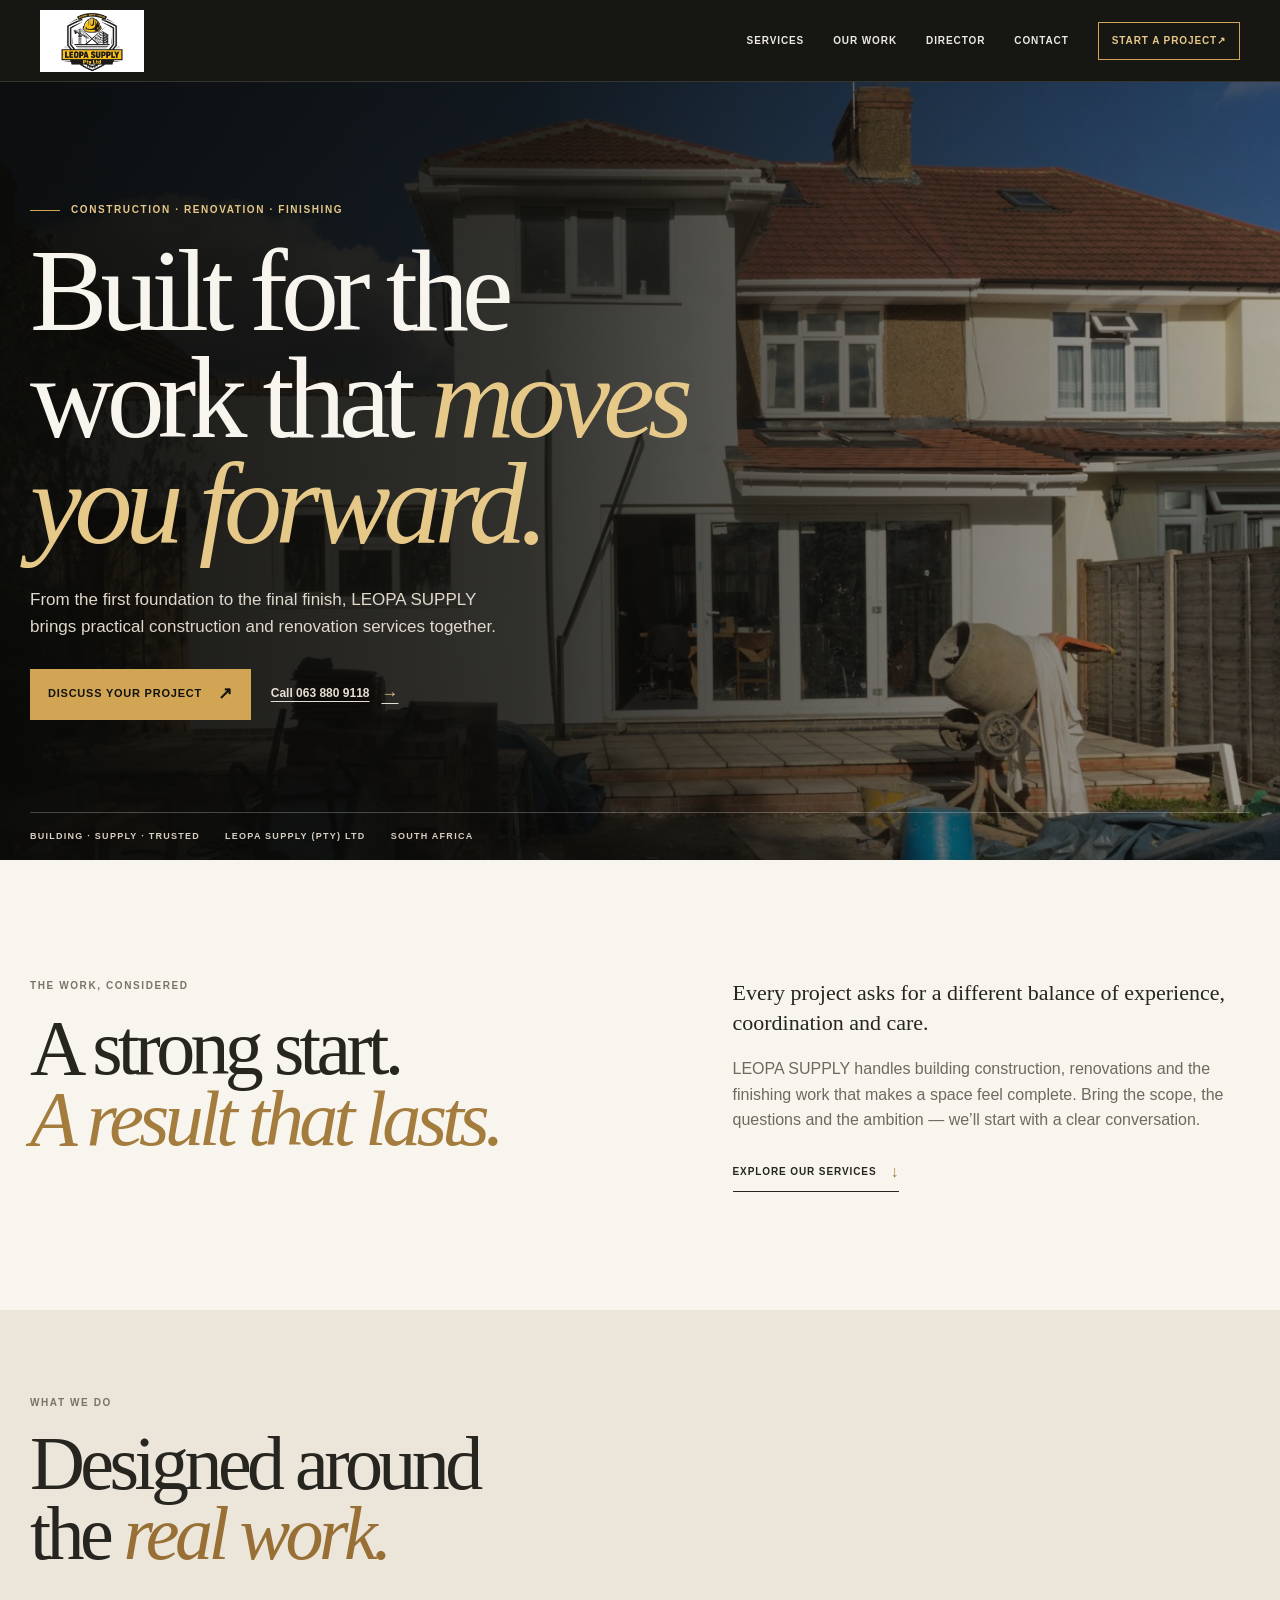
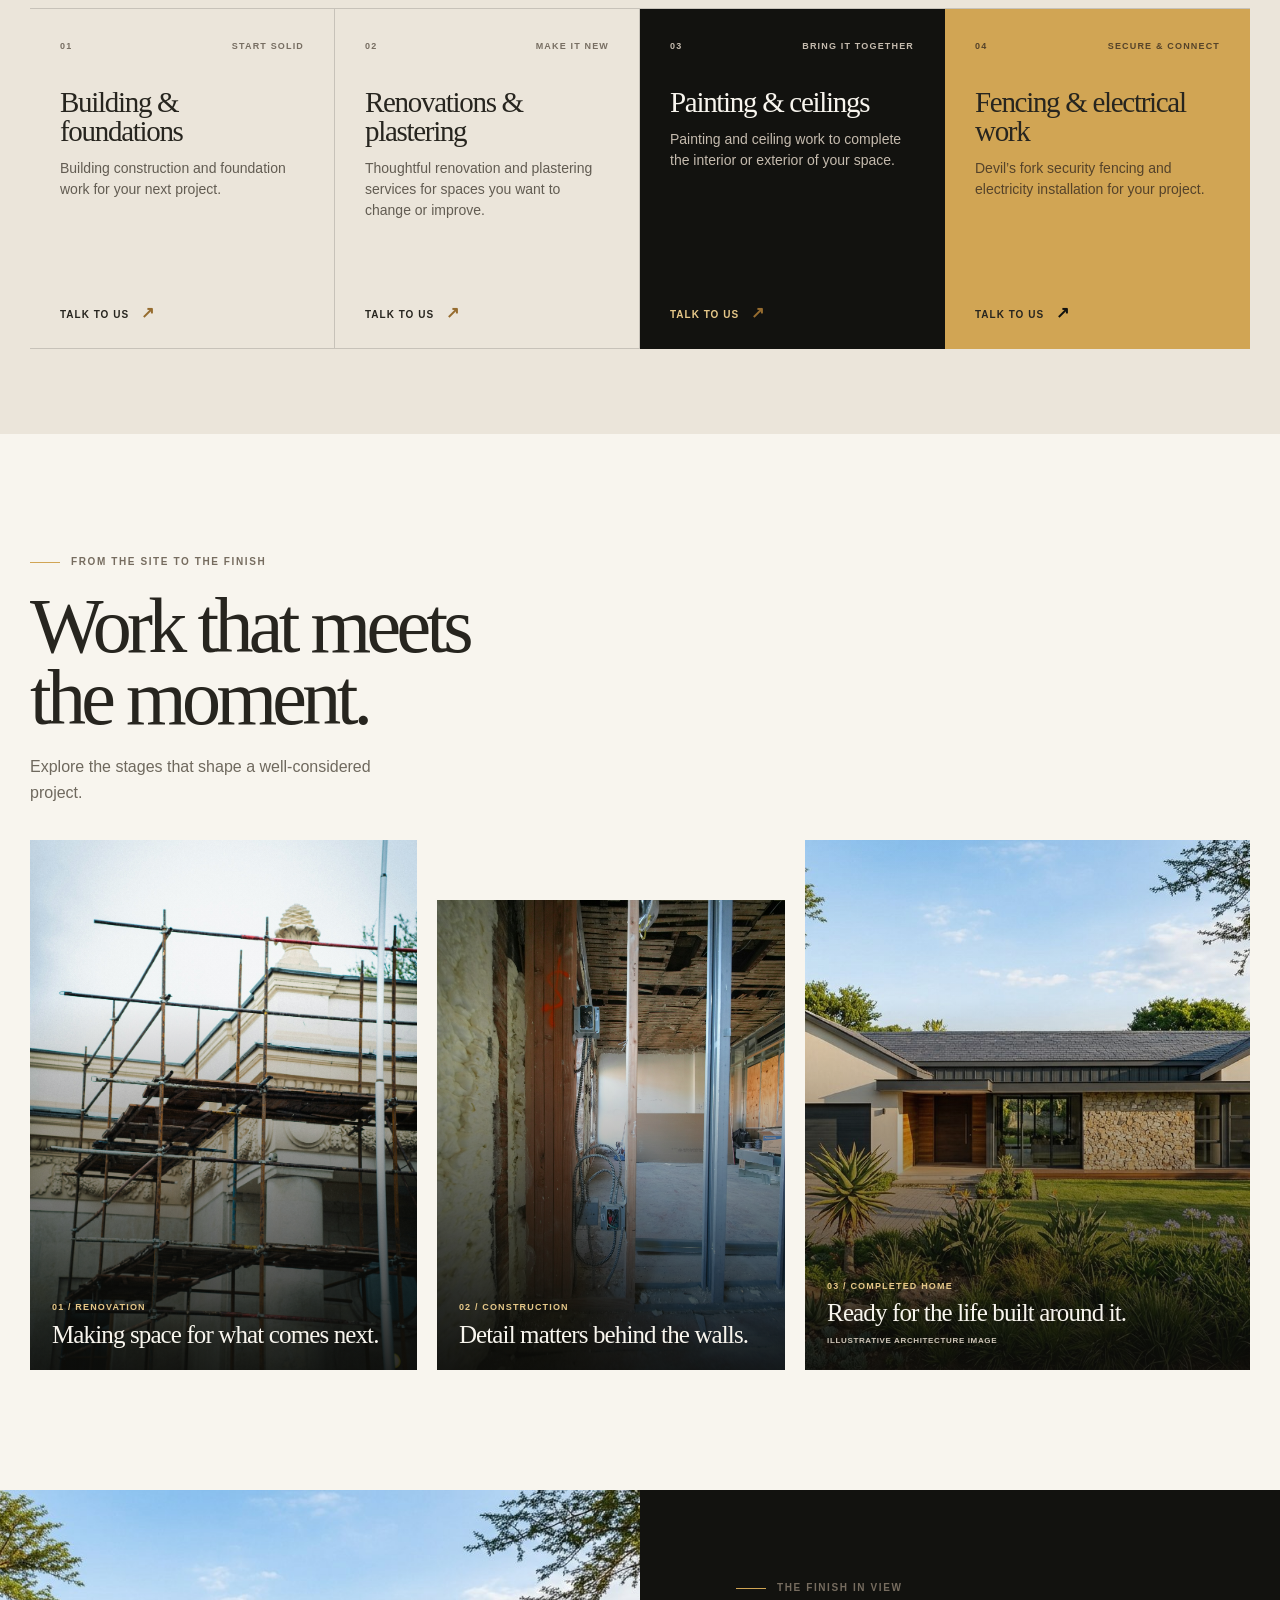
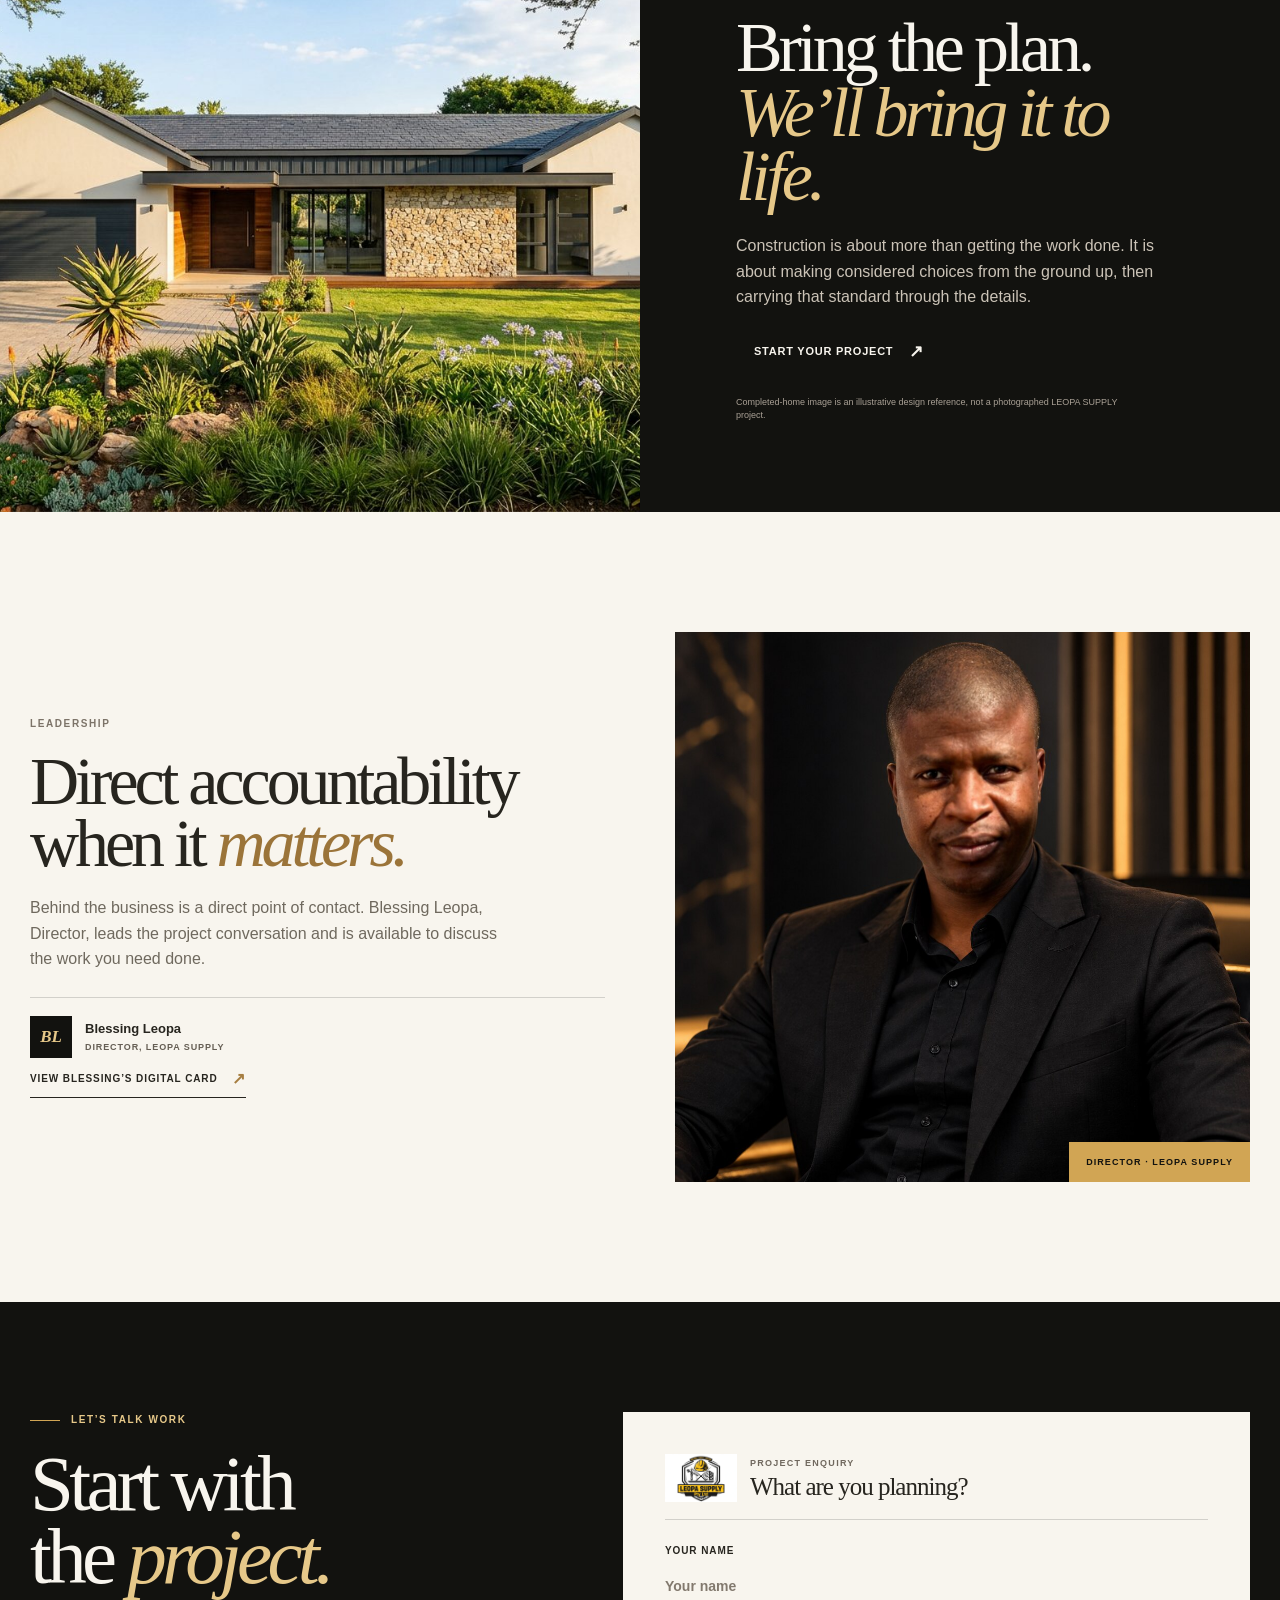
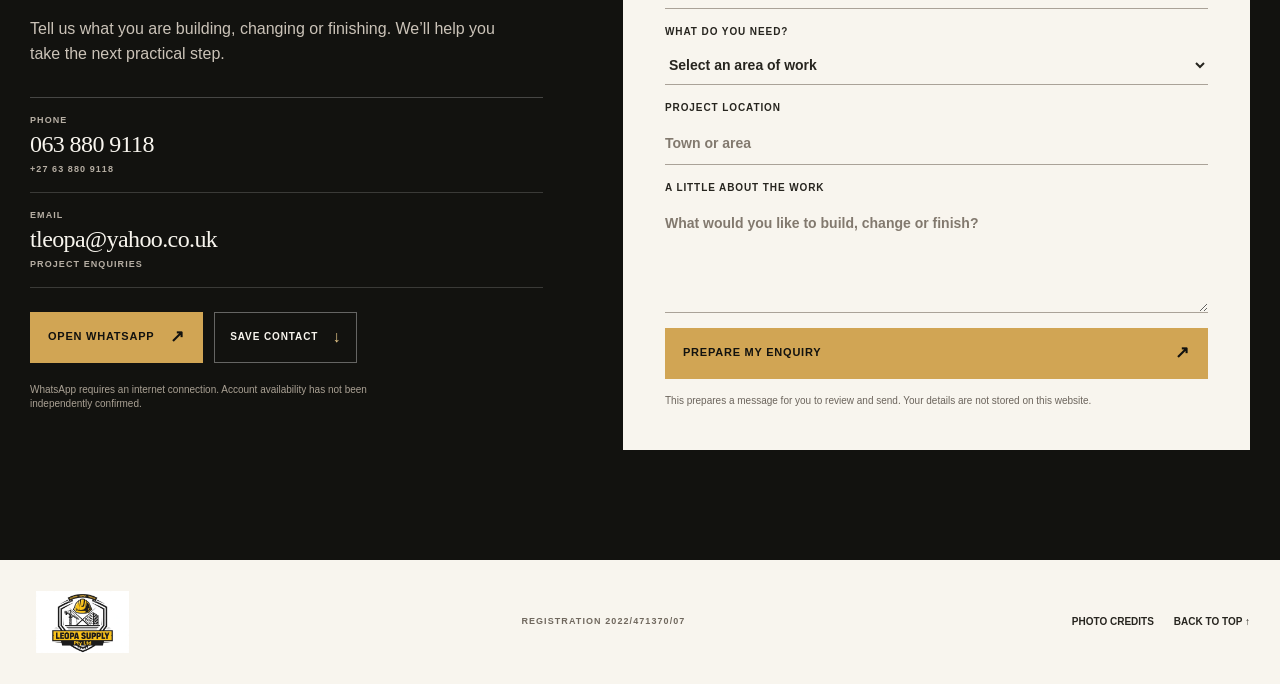
==== commit 2ce68749: "Refocus website on construction and project work" ====
--- a/index.html
+++ b/index.html
@@ -3,9 +3,9 @@
 <head>
   <meta charset="utf-8">
   <meta name="viewport" content="width=device-width, initial-scale=1">
-  <meta name="theme-color" content="#11100f">
-  <meta name="description" content="Meet Blessing Leopa, Director of LEOPA SUPPLY. Discuss your building, renovation and finishing project directly.">
-  <title>Blessing Leopa | LEOPA SUPPLY</title>
+  <meta name="theme-color" content="#12120f">
+  <meta name="description" content="LEOPA SUPPLY delivers building construction, renovations and finishing work in South Africa.">
+  <title>LEOPA SUPPLY | Construction · Renovation · Finishing</title>
   <link rel="icon" href="logo.jpeg">
   <link rel="stylesheet" href="styles.css">
   <script src="site.js" defer></script>
@@ -13,148 +13,76 @@
 <body>
   <a class="skip" href="#main">Skip to content</a>
   <header class="site-header">
-    <a class="brand" href="#home" aria-label="Blessing Leopa home">
-      <span class="brand-mark">BL</span>
-      <span><strong>Blessing Leopa</strong><small>Director · LEOPA SUPPLY</small></span>
-    </a>
+    <a class="logo-link" href="#home" aria-label="LEOPA SUPPLY home"><img src="logo.jpeg" alt="LEOPA SUPPLY logo"></a>
     <button class="menu-toggle" aria-expanded="false" aria-controls="navigation">Menu <span aria-hidden="true">+</span></button>
     <nav id="navigation" aria-label="Main navigation">
-      <a href="#approach">About Blessing</a>
-      <a href="#services">Expertise</a>
+      <a href="#services">Services</a>
+      <a href="#work">Our work</a>
+      <a href="#director">Director</a>
       <a href="#contact">Contact</a>
-      <a class="nav-cta" href="https://wa.me/27638809118">WhatsApp Blessing <span aria-hidden="true">↗</span></a>
+      <a class="nav-cta" href="https://wa.me/27638809118">Start a project <span aria-hidden="true">↗</span></a>
     </nav>
   </header>
 
   <main id="main">
     <section class="hero" id="home">
-      <div class="hero-copy">
-        <p class="eyebrow"><span></span> Personal introduction</p>
-        <h1>Building trust.<br><em>One conversation</em><br>at a time.</h1>
-        <p class="hero-intro">I’m <strong>Blessing Leopa</strong>, Director of LEOPA SUPPLY. When you are ready to build, renovate or finish a space, I am your direct point of contact.</p>
-        <div class="hero-actions">
-          <a class="button gold" href="#contact">Start a conversation <span aria-hidden="true">↗</span></a>
-          <a class="quiet-link" href="tel:+27638809118">Call 063 880 9118 <span aria-hidden="true">→</span></a>
-        </div>
-        <div class="hero-signoff"><span class="signature">Blessing</span><span>Director · LEOPA SUPPLY (Pty) Ltd</span></div>
+      <img class="hero-image" src="renovation.jpg" alt="Scaffolding on a building undergoing renovation" fetchpriority="high">
+      <div class="hero-overlay"></div>
+      <div class="hero-content wrap">
+        <p class="eyebrow light"><span></span> Construction · Renovation · Finishing</p>
+        <h1>Built for the<br>work that <em>moves<br>you forward.</em></h1>
+        <p class="hero-copy">From the first foundation to the final finish, LEOPA SUPPLY brings practical construction and renovation services together.</p>
+        <div class="hero-actions"><a class="button gold" href="#contact">Discuss your project <span aria-hidden="true">↗</span></a><a class="hero-phone" href="tel:+27638809118">Call 063 880 9118 <span aria-hidden="true">→</span></a></div>
       </div>
-      <figure class="hero-portrait">
-        <div class="portrait-rule" aria-hidden="true"></div>
-        <img src="blessing-leopa-portrait.jpg" alt="Blessing Leopa, Director of LEOPA SUPPLY" fetchpriority="high">
-        <figcaption><span>BL / 01</span><span>Johannesburg, South Africa</span></figcaption>
-      </figure>
-      <aside class="hero-note" aria-label="Direct contact note"><span>Available for</span><strong>Building · Renovation<br>Finishing work</strong></aside>
+      <div class="hero-footer wrap"><span>Building · Supply · Trusted</span><span>LEOPA SUPPLY (Pty) Ltd</span><span>South Africa</span></div>
     </section>
 
-    <section class="introduction wrap" id="approach">
-      <p class="section-kicker">A personal approach</p>
-      <div class="intro-grid">
-        <h2>Your project deserves more than a generic quote.</h2>
-        <div class="intro-copy">
-          <p class="lead">A good build starts with someone who listens. Tell me what you need, where you are starting and where you want to get to.</p>
-          <p>LEOPA SUPPLY brings construction, renovation and finishing expertise together. I stay close to the conversation, so you always know who to call as your plans take shape.</p>
-          <a class="text-link" href="Blessing_Leopa.vcf" download="Blessing_Leopa.vcf">Save Blessing’s contact <span aria-hidden="true">↓</span></a>
-        </div>
-      </div>
-      <div class="trust-line" aria-label="LEOPA SUPPLY details"><span>LEOPA SUPPLY (Pty) Ltd</span><span>Registration 2022/471370/07</span><span>Building · Supply · Trusted</span></div>
+    <section class="intro wrap">
+      <div><p class="section-kicker">The work, considered</p><h2>A strong start.<br><em>A result that lasts.</em></h2></div>
+      <div class="intro-copy"><p class="lead">Every project asks for a different balance of experience, coordination and care.</p><p>LEOPA SUPPLY handles building construction, renovations and the finishing work that makes a space feel complete. Bring the scope, the questions and the ambition — we’ll start with a clear conversation.</p><a class="text-link" href="#services">Explore our services <span aria-hidden="true">↓</span></a></div>
     </section>
 
-    <section class="statement">
-      <div class="statement-photo"><img src="blessing-leopa-portrait.jpg" alt="Portrait of Blessing Leopa in a black suit" loading="lazy"></div>
-      <div class="statement-copy">
-        <p class="eyebrow"><span></span> The person behind the promise</p>
-        <blockquote>“Bring the plan, the questions and the ambition. We’ll begin with a clear conversation.”</blockquote>
-        <p>I work directly with clients looking for considered construction and finishing work. From an early discussion through to the work you need done, the relationship matters.</p>
-        <div class="person-card"><span class="initials">BL</span><span><strong>Blessing Leopa</strong><small>Director, LEOPA SUPPLY</small></span></div>
+    <section class="services" id="services">
+      <div class="wrap">
+        <div class="section-heading"><p class="section-kicker">What we do</p><h2>Designed around<br>the <em>real work.</em></h2></div>
+        <div class="service-grid">
+          <article class="service-card"><div class="service-top"><span>01</span><span>Start solid</span></div><h3>Building & foundations</h3><p>Building construction and foundation work for your next project.</p><a href="#contact" data-service="Building & foundations">Talk to us <span aria-hidden="true">↗</span></a></article>
+          <article class="service-card"><div class="service-top"><span>02</span><span>Make it new</span></div><h3>Renovations & plastering</h3><p>Thoughtful renovation and plastering services for spaces you want to change or improve.</p><a href="#contact" data-service="Renovations & plastering">Talk to us <span aria-hidden="true">↗</span></a></article>
+          <article class="service-card charcoal"><div class="service-top"><span>03</span><span>Bring it together</span></div><h3>Painting & ceilings</h3><p>Painting and ceiling work to complete the interior or exterior of your space.</p><a href="#contact" data-service="Painting & ceilings">Talk to us <span aria-hidden="true">↗</span></a></article>
+          <article class="service-card gold-card"><div class="service-top"><span>04</span><span>Secure & connect</span></div><h3>Fencing & electrical work</h3><p>Devil’s fork security fencing and electricity installation for your project.</p><a href="#contact" data-service="Fencing & electrical work">Talk to us <span aria-hidden="true">↗</span></a></article>
+        </div>
       </div>
     </section>
 
-    <section class="services wrap" id="services">
-      <div class="services-heading">
-        <p class="section-kicker">How I can help</p>
-        <h2>Practical expertise.<br><em>A considered finish.</em></h2>
-        <p>Whether you are starting from the ground up or improving what you already have, choose the point where your project begins.</p>
-      </div>
-      <div class="service-grid">
-        <article class="service-card">
-          <span class="service-number">01</span>
-          <h3>Build & foundations</h3>
-          <p>Building construction and foundation work for your next project.</p>
-          <a href="#contact" data-service="Building & foundations">Discuss building work <span aria-hidden="true">↗</span></a>
-        </article>
-        <article class="service-card">
-          <span class="service-number">02</span>
-          <h3>Renovate & restore</h3>
-          <p>Renovation and plastering work for spaces you want to change or improve.</p>
-          <a href="#contact" data-service="Renovations & plastering">Discuss a renovation <span aria-hidden="true">↗</span></a>
-        </article>
-        <article class="service-card dark-card">
-          <span class="service-number">03</span>
-          <h3>Finish with care</h3>
-          <p>Painting and ceiling work to bring an interior or exterior together.</p>
-          <a href="#contact" data-service="Painting & ceilings">Discuss finishing work <span aria-hidden="true">↗</span></a>
-        </article>
-        <article class="service-card gold-card">
-          <span class="service-number">04</span>
-          <h3>Protect & connect</h3>
-          <p>Devil’s fork security fencing and electricity installation.</p>
-          <a href="#contact" data-service="Fencing & electrical work">Discuss your needs <span aria-hidden="true">↗</span></a>
-        </article>
+    <section class="work" id="work">
+      <div class="wrap work-heading"><p class="eyebrow"><span></span> From the site to the finish</p><h2>Work that meets<br>the moment.</h2><p>Explore the stages that shape a well-considered project.</p></div>
+      <div class="work-grid wrap">
+        <figure class="work-card renovation"><img src="construction.jpg" alt="A home extension and renovation in progress" loading="lazy"><figcaption><span>01 / Renovation</span><strong>Making space for what comes next.</strong></figcaption></figure>
+        <figure class="work-card construction"><img src="interior.jpg" alt="Interior construction with exposed framing and electrical installation" loading="lazy"><figcaption><span>02 / Construction</span><strong>Detail matters behind the walls.</strong></figcaption></figure>
+        <figure class="work-card complete"><img src="finished-south-african-home.jpg" alt="Illustrative completed contemporary South African home" loading="lazy"><figcaption><span>03 / Completed home</span><strong>Ready for the life built around it.</strong><small>Illustrative architecture image</small></figcaption></figure>
       </div>
     </section>
 
-    <section class="conversation" id="contact">
-      <div class="conversation-inner wrap">
-        <div class="contact-lead">
-          <p class="eyebrow"><span></span> Direct contact</p>
-          <h2>Let’s make your<br>next move <em>clear.</em></h2>
-          <p>You don’t need every detail worked out before you call. Start with the idea; we can talk through the work.</p>
-          <div class="contact-details">
-            <a href="tel:+27638809118"><small>Call Blessing</small><strong>063 880 9118</strong><span>+27 63 880 9118</span></a>
-            <a href="mailto:tleopa@yahoo.co.uk"><small>Email</small><strong>tleopa@yahoo.co.uk</strong><span>For project conversations</span></a>
-          </div>
-          <div class="contact-actions">
-            <a href="https://wa.me/27638809118" class="button gold">WhatsApp Blessing <span aria-hidden="true">↗</span></a>
-            <a class="small-button" href="https://nyaps-tech.github.io/leopa-supply-card/">Open digital card <span aria-hidden="true">↗</span></a>
-          </div>
-          <p class="fine-print">WhatsApp requires an internet connection. Account availability has not been independently confirmed.</p>
-        </div>
-        <div class="enquiry" id="enquiry">
-          <div class="form-title"><span>BL</span><div><p>Private project enquiry</p><h3>Tell me what you’re planning.</h3></div></div>
-          <form id="project-form">
-            <label>Your name <input name="name" autocomplete="name" required maxlength="100" placeholder="Your name"></label>
-            <label>What do you need?
-              <select name="service" required>
-                <option value="">Select an area of work</option>
-                <option>Building & foundations</option>
-                <option>Renovations & plastering</option>
-                <option>Painting & ceilings</option>
-                <option>Fencing & electrical work</option>
-                <option>Several services / not sure yet</option>
-              </select>
-            </label>
-            <label>Project location <input name="location" required maxlength="150" placeholder="Town or area"></label>
-            <label>Tell me a little about it <textarea name="details" rows="4" required minlength="10" maxlength="1800" placeholder="What would you like to build, improve or finish?"></textarea></label>
-            <button class="button gold" type="submit">Prepare my message <span aria-hidden="true">↗</span></button>
-            <p class="form-note">This prepares a message for you to review and send. Your details are not stored on this website.</p>
-          </form>
-        </div>
+    <section class="feature-home">
+      <div class="feature-photo"><img src="finished-south-african-home.jpg" alt="Illustrative completed contemporary South African home with indigenous landscaping" loading="lazy"></div>
+      <div class="feature-copy"><p class="eyebrow"><span></span> The finish in view</p><h2>Bring the plan.<br><em>We’ll bring it to life.</em></h2><p>Construction is about more than getting the work done. It is about making considered choices from the ground up, then carrying that standard through the details.</p><a class="button dark" href="#contact">Start your project <span aria-hidden="true">↗</span></a><small>Completed-home image is an illustrative design reference, not a photographed LEOPA SUPPLY project.</small></div>
+    </section>
+
+    <section class="director wrap" id="director">
+      <div class="director-copy"><p class="section-kicker">Leadership</p><h2>Direct accountability<br>when it <em>matters.</em></h2><p>Behind the business is a direct point of contact. Blessing Leopa, Director, leads the project conversation and is available to discuss the work you need done.</p><div class="director-signoff"><span>BL</span><div><strong>Blessing Leopa</strong><small>Director, LEOPA SUPPLY</small></div></div><a href="https://nyaps-tech.github.io/leopa-supply-card/" class="text-link">View Blessing’s digital card <span aria-hidden="true">↗</span></a></div>
+      <figure class="director-portrait"><img src="blessing-leopa-portrait.jpg" alt="Blessing Leopa, Director of LEOPA SUPPLY" loading="lazy"><figcaption>Director · LEOPA SUPPLY</figcaption></figure>
+    </section>
+
+    <section class="contact" id="contact">
+      <div class="contact-inner wrap">
+        <div class="contact-copy"><p class="eyebrow light"><span></span> Let’s talk work</p><h2>Start with<br>the <em>project.</em></h2><p>Tell us what you are building, changing or finishing. We’ll help you take the next practical step.</p><div class="contact-details"><a href="tel:+27638809118"><small>Phone</small><strong>063 880 9118</strong><span>+27 63 880 9118</span></a><a href="mailto:tleopa@yahoo.co.uk"><small>Email</small><strong>tleopa@yahoo.co.uk</strong><span>Project enquiries</span></a></div><div class="contact-actions"><a class="button gold" href="https://wa.me/27638809118">Open WhatsApp <span aria-hidden="true">↗</span></a><a class="small-button" href="Blessing_Leopa.vcf" download="Blessing_Leopa.vcf">Save contact <span aria-hidden="true">↓</span></a></div><p class="fine-print">WhatsApp requires an internet connection. Account availability has not been independently confirmed.</p></div>
+        <div class="enquiry" id="enquiry"><div class="form-title"><img src="logo.jpeg" alt="LEOPA SUPPLY logo"><div><p>Project enquiry</p><h3>What are you planning?</h3></div></div><form id="project-form"><label>Your name<input name="name" autocomplete="name" required maxlength="100" placeholder="Your name"></label><label>What do you need?<select name="service" required><option value="">Select an area of work</option><option>Building & foundations</option><option>Renovations & plastering</option><option>Painting & ceilings</option><option>Fencing & electrical work</option><option>Several services / not sure yet</option></select></label><label>Project location<input name="location" required maxlength="150" placeholder="Town or area"></label><label>A little about the work<textarea name="details" rows="4" required minlength="10" maxlength="1800" placeholder="What would you like to build, change or finish?"></textarea></label><button class="button gold" type="submit">Prepare my enquiry <span aria-hidden="true">↗</span></button><p class="form-note">This prepares a message for you to review and send. Your details are not stored on this website.</p></form></div>
       </div>
     </section>
   </main>
 
-  <footer class="footer wrap">
-    <div class="footer-brand"><span class="brand-mark">BL</span><span><strong>Blessing Leopa</strong><small>Director · LEOPA SUPPLY</small></span></div>
-    <p>LEOPA SUPPLY (Pty) Ltd · Registration 2022/471370/07</p>
-    <div><a href="photo-credits.html">Photo credits</a><a href="#home">Back to top ↑</a></div>
-  </footer>
+  <footer class="footer wrap"><img src="logo.jpeg" alt="LEOPA SUPPLY logo"><p>Registration 2022/471370/07</p><div><a href="photo-credits.html">Photo credits</a><a href="#home">Back to top ↑</a></div></footer>
 
-  <dialog id="draft-dialog" aria-labelledby="draft-title">
-    <div class="dialog-header"><div><p class="section-kicker">Private project enquiry</p><h2 id="draft-title">Your message to Blessing</h2></div><button type="button" id="close-dialog" aria-label="Close enquiry draft">×</button></div>
-    <p>Review the message before choosing how to send it.</p>
-    <pre id="message-preview"></pre>
-    <div class="draft-actions"><a class="button gold" id="whatsapp-draft" href="https://wa.me/27638809118">Open WhatsApp <span aria-hidden="true">↗</span></a><a class="button outline" id="email-draft" href="mailto:tleopa@yahoo.co.uk">Open email <span aria-hidden="true">↗</span></a><button class="copy-button" id="copy-draft" type="button">Copy message</button></div>
-    <p id="draft-status" role="status"></p>
-  </dialog>
+  <dialog id="draft-dialog" aria-labelledby="draft-title"><div class="dialog-header"><div><p class="section-kicker">Project enquiry</p><h2 id="draft-title">Your message</h2></div><button type="button" id="close-dialog" aria-label="Close enquiry draft">×</button></div><p>Review your message, then choose how to send it.</p><pre id="message-preview"></pre><div class="draft-actions"><a class="button gold" id="whatsapp-draft" href="https://wa.me/27638809118">Open WhatsApp <span aria-hidden="true">↗</span></a><a class="button outline" id="email-draft" href="mailto:tleopa@yahoo.co.uk">Open email <span aria-hidden="true">↗</span></a><button class="copy-button" id="copy-draft" type="button">Copy message</button></div><p id="draft-status" role="status"></p></dialog>
 </body>
 </html>
--- a/styles.css
+++ b/styles.css
@@ -1 +1 @@
-:root{--ink:#11100f;--coal:#1b1917;--warm:#eee9e0;--paper:#f8f5ef;--smoke:#847c71;--gold:#cda05d;--gold-light:#e8c285;--line:rgba(17,16,15,.17);--serif:Georgia,'Times New Roman',serif;--sans:'Arial Narrow','Helvetica Neue',Arial,sans-serif}*{box-sizing:border-box}html{scroll-behavior:smooth;scroll-padding-top:92px}body{margin:0;background:var(--paper);color:var(--ink);font:16px/1.6 var(--sans);-webkit-font-smoothing:antialiased}img{display:block;width:100%}a{color:inherit;text-underline-offset:4px}button,input,select,textarea{font:inherit}button,a,input,select,textarea,summary{-webkit-tap-highlight-color:transparent}a:focus-visible,button:focus-visible,input:focus-visible,select:focus-visible,textarea:focus-visible{outline:3px solid var(--gold);outline-offset:4px}.skip{background:var(--gold-light);color:var(--ink);font-weight:800;left:16px;padding:10px 15px;position:fixed;top:-100px;z-index:20}.skip:focus{top:16px}.wrap{margin-inline:auto;width:min(1220px,calc(100% - 48px))}.site-header{align-items:center;background:rgba(17,16,15,.97);border-bottom:1px solid rgba(255,255,255,.12);color:var(--paper);display:flex;height:82px;justify-content:space-between;padding:0 24px;position:sticky;top:0;z-index:10}.brand,.footer-brand{align-items:center;display:flex;gap:10px;text-decoration:none}.brand-mark{align-items:center;border:1px solid var(--gold);color:var(--gold-light);display:inline-flex;font:italic 700 15px/1 var(--serif);height:36px;justify-content:center;letter-spacing:.4px;width:36px}.brand strong,.footer-brand strong{display:block;font-size:13px;letter-spacing:.02em;line-height:1.15}.brand small,.footer-brand small{color:#c7c0b5;display:block;font-size:9px;letter-spacing:.11em;margin-top:4px;text-transform:uppercase}.menu-toggle{background:transparent;border:1px solid rgba(255,255,255,.28);color:var(--paper);cursor:pointer;font-size:11px;font-weight:800;letter-spacing:.1em;min-height:42px;padding:0 13px;text-transform:uppercase}.menu-toggle span{color:var(--gold-light);font-size:17px;margin-left:7px}nav{background:var(--ink);border-bottom:1px solid rgba(255,255,255,.12);display:none;left:0;padding:14px 24px 22px;position:absolute;right:0;top:100%}nav.open{display:grid;gap:3px}nav a{color:#eeebe3;font-size:13px;font-weight:700;padding:12px 0;text-decoration:none}nav a:not(.nav-cta):hover{text-decoration:underline}.nav-cta{border:1px solid var(--gold);color:var(--gold-light);display:flex!important;justify-content:space-between;margin-top:5px;padding:12px!important}.hero{background:var(--ink);color:var(--paper);display:grid;min-height:calc(100svh - 82px);overflow:hidden;position:relative}.hero-copy{align-self:center;max-width:730px;padding:68px 24px 45px;position:relative;z-index:2}.eyebrow{align-items:center;color:var(--gold-light);display:flex;font-size:10px;font-weight:800;gap:10px;letter-spacing:.17em;margin:0 0 20px;text-transform:uppercase}.eyebrow span{background:var(--gold);display:block;height:1px;width:28px}.hero h1,.services h2,.conversation h2,.introduction h2{font-family:var(--serif);font-weight:400;letter-spacing:-.055em;line-height:.94;margin:0}.hero h1{font-size:clamp(48px,12vw,95px)}.hero h1 em,.services h2 em,.conversation h2 em{color:var(--gold-light);font-style:italic}.hero-intro{color:#d7d0c5;font-size:17px;line-height:1.6;margin:27px 0;max-width:470px}.hero-intro strong{color:var(--paper);font-weight:700}.hero-actions{align-items:center;display:flex;flex-wrap:wrap;gap:20px}.button{align-items:center;border:1px solid transparent;cursor:pointer;display:inline-flex;font-family:var(--sans);font-size:12px;font-weight:800;gap:17px;justify-content:space-between;letter-spacing:.04em;min-height:52px;padding:14px 18px;text-decoration:none;text-transform:uppercase;transition:background .2s,color .2s,border-color .2s}.button span{font-size:17px;line-height:0}.gold{background:var(--gold);color:var(--ink)}.gold:hover{background:var(--gold-light)}.outline{background:transparent;border-color:#bbb2a6;color:var(--paper)}.outline:hover{background:var(--paper);color:var(--ink)}.quiet-link{color:#e6dfd3;display:inline-flex;font-size:12px;font-weight:700;gap:10px;min-height:44px;align-items:center}.quiet-link span{color:var(--gold-light);font-size:17px}.hero-signoff{align-items:end;border-top:1px solid rgba(255,255,255,.16);display:flex;gap:16px;margin-top:45px;max-width:500px;padding-top:15px}.signature{color:var(--gold-light);font-family:var(--serif);font-size:31px;font-style:italic;line-height:1}.hero-signoff>span:last-child{color:#b9b1a6;font-size:9px;font-weight:800;letter-spacing:.11em;line-height:1.3;text-transform:uppercase}.hero-portrait{background:#272320;margin:0;min-height:510px;overflow:hidden;position:relative}.hero-portrait:after{background:linear-gradient(180deg,rgba(17,16,15,0) 55%,rgba(17,16,15,.58));content:"";inset:0;position:absolute}.hero-portrait img{height:100%;object-fit:cover;object-position:center top;position:absolute}.portrait-rule{border:1px solid var(--gold);inset:18px;position:absolute;z-index:1}.hero-portrait figcaption{bottom:28px;color:#f8f4ed;display:flex;font-size:9px;font-weight:800;justify-content:space-between;left:34px;letter-spacing:.12em;position:absolute;right:34px;text-transform:uppercase;z-index:2}.hero-note{display:none}.section-kicker{color:#81796f;font-size:10px;font-weight:800;letter-spacing:.17em;margin:0;text-transform:uppercase}.introduction{padding-block:95px 82px}.intro-grid{display:grid;gap:34px;margin-top:22px}.introduction h2{font-size:clamp(39px,8vw,70px);max-width:720px}.intro-copy{max-width:550px}.intro-copy p{color:#625c54;margin:0 0 20px}.intro-copy .lead{color:var(--ink);font-family:var(--serif);font-size:22px;line-height:1.4}.text-link{align-items:center;border-bottom:1px solid var(--ink);display:inline-flex;font-size:12px;font-weight:800;gap:15px;margin-top:8px;padding-bottom:6px;text-decoration:none;text-transform:uppercase}.text-link span{color:#9b7440;font-size:17px}.trust-line{border-block:1px solid var(--line);display:flex;flex-direction:column;font-size:10px;font-weight:800;gap:7px;letter-spacing:.12em;margin-top:58px;padding:14px 0;text-transform:uppercase}.statement{background:var(--warm);display:grid}.statement-photo{max-height:590px;min-height:390px;overflow:hidden}.statement-photo img{height:100%;object-fit:cover;object-position:center 22%}.statement-copy{align-self:center;padding:65px 24px}.statement-copy blockquote{font-family:var(--serif);font-size:clamp(30px,6vw,52px);letter-spacing:-.045em;line-height:1.05;margin:0;max-width:610px}.statement-copy>p:not(.eyebrow){color:#625c54;margin:27px 0;max-width:470px}.person-card{align-items:center;border-top:1px solid var(--line);display:flex;gap:13px;padding-top:19px}.initials{align-items:center;background:var(--ink);color:var(--gold-light);display:flex;font:italic 700 17px var(--serif);height:42px;justify-content:center;width:42px}.person-card strong{display:block;font-size:13px}.person-card small{color:#655e56;display:block;font-size:10px;letter-spacing:.09em;text-transform:uppercase}.services{padding-block:95px}.services-heading{margin-bottom:40px}.services h2{font-size:clamp(40px,7vw,70px);margin:15px 0 20px}.services-heading>p:last-child{color:#625c54;max-width:460px}.service-grid{border-top:1px solid var(--line);display:grid}.service-card{border-bottom:1px solid var(--line);min-height:254px;padding:27px 24px;position:relative}.service-number{color:#9a9084;font-family:var(--serif);font-size:18px;font-style:italic}.service-card h3{font-family:var(--serif);font-size:28px;font-weight:400;letter-spacing:-.04em;line-height:1;margin:35px 0 12px}.service-card p{color:#625c54;font-size:14px;line-height:1.5;margin:0;max-width:270px}.service-card a{bottom:23px;font-size:10px;font-weight:800;left:24px;letter-spacing:.1em;position:absolute;text-decoration:none;text-transform:uppercase}.service-card a span{color:#b78340;font-size:16px;margin-left:8px}.dark-card{background:var(--ink);border-color:var(--ink);color:var(--paper)}.dark-card .service-number,.dark-card p{color:#c8bfb2}.dark-card a{color:var(--gold-light)}.gold-card{background:var(--gold)}.gold-card .service-number,.gold-card p{color:#55432c}.gold-card a span{color:var(--ink)}.conversation{background:var(--ink);color:var(--paper);padding-block:75px}.conversation-inner{display:grid;gap:50px}.conversation h2{font-size:clamp(43px,9vw,78px);margin:16px 0 21px}.contact-lead>p:not(.eyebrow):not(.fine-print){color:#ccc4b8;max-width:450px}.contact-details{border-top:1px solid rgba(255,255,255,.22);margin-top:32px}.contact-details a{border-bottom:1px solid rgba(255,255,255,.16);display:block;padding:15px 0;text-decoration:none}.contact-details small,.contact-details span{color:#b7afa4;display:block;font-size:9px;font-weight:800;letter-spacing:.13em;text-transform:uppercase}.contact-details strong{color:var(--paper);display:block;font-family:var(--serif);font-size:23px;font-weight:400;letter-spacing:-.02em;line-height:1.3;margin:3px 0}.contact-actions{display:flex;flex-wrap:wrap;gap:12px;margin-top:25px}.small-button{align-items:center;border:1px solid rgba(255,255,255,.34);color:var(--paper);display:flex;font-size:10px;font-weight:800;gap:15px;letter-spacing:.1em;min-height:52px;padding:0 15px;text-decoration:none;text-transform:uppercase}.small-button span{color:var(--gold-light);font-size:16px}.fine-print{color:#aaa194;font-size:10px;line-height:1.4;margin-top:20px;max-width:360px}.enquiry{background:#f5f0e8;color:var(--ink);padding:26px 20px}.form-title{align-items:center;border-bottom:1px solid var(--line);display:flex;gap:13px;margin-bottom:23px;padding-bottom:18px}.form-title>span{align-items:center;border:1px solid var(--ink);display:flex;font:italic 700 16px var(--serif);height:42px;justify-content:center;width:42px}.form-title p{color:#736a60;font-size:9px;font-weight:800;letter-spacing:.14em;margin:0 0 2px;text-transform:uppercase}.form-title h3{font-family:var(--serif);font-size:23px;font-weight:400;letter-spacing:-.035em;line-height:1.1;margin:0}form{display:grid;gap:15px}label{display:grid;font-size:10px;font-weight:800;gap:6px;letter-spacing:.09em;text-transform:uppercase}input,select,textarea{background:transparent;border:0;border-bottom:1px solid #a8a095;border-radius:0;color:var(--ink);font-size:14px;letter-spacing:0;padding:10px 0;text-transform:none;width:100%}select{cursor:pointer}textarea{resize:vertical}input::placeholder,textarea::placeholder{color:#827a70}.form-note{color:#6e675e;font-size:10px;line-height:1.45;margin:0}.footer{align-items:center;display:flex;flex-direction:column;gap:18px;padding-block:34px;text-align:center}.footer-brand .brand-mark{color:#705124;border-color:#705124}.footer-brand strong{font-size:13px}.footer-brand small{color:#70685e}.footer p{color:#70685e;font-size:9px;font-weight:800;letter-spacing:.11em;margin:0;text-transform:uppercase}.footer>div:last-child{display:flex;gap:20px}.footer a{font-size:10px;font-weight:800;text-decoration:none;text-transform:uppercase}.footer a:hover{text-decoration:underline}dialog{background:var(--ink);border:1px solid var(--gold);color:var(--paper);max-height:90dvh;padding:25px;width:min(660px,calc(100% - 28px))}dialog::backdrop{background:rgba(0,0,0,.7);backdrop-filter:blur(3px)}.dialog-header{align-items:flex-start;display:flex;gap:15px;justify-content:space-between}.dialog-header .section-kicker{color:var(--gold-light);margin-bottom:10px}.dialog-header h2{font-family:var(--serif);font-size:32px;font-weight:400;letter-spacing:-.04em;line-height:1}.dialog-header button{background:transparent;border:1px solid rgba(255,255,255,.4);color:var(--paper);cursor:pointer;font-size:27px;height:42px;line-height:1;width:42px}dialog>p{color:#c6beb2;font-size:13px}pre{background:#25221f;border-left:2px solid var(--gold);color:#eee9e0;font:13px/1.6 var(--sans);max-height:260px;overflow:auto;padding:16px;white-space:pre-wrap}.draft-actions{display:grid;gap:10px}.copy-button{background:transparent;border:1px solid #aaa195;color:var(--paper);cursor:pointer;font-size:11px;font-weight:800;letter-spacing:.08em;min-height:48px;text-transform:uppercase}#draft-status{color:var(--gold-light);font-size:12px;min-height:20px}@media(min-width:650px){.site-header{padding-inline:40px}.hero-copy{padding:90px max(40px,calc((100vw - 1220px)/2)) 75px}.hero-portrait{min-height:600px}.introduction{padding-top:115px}.intro-grid{grid-template-columns:1.15fr .85fr;gap:68px}.statement-copy{padding:75px max(40px,calc((100vw - 1000px)/2))}.service-grid{grid-template-columns:1fr 1fr}.service-card:nth-child(odd){border-right:1px solid var(--line)}.dark-card{border-color:var(--ink)!important}.enquiry{padding:36px}.footer{flex-direction:row;justify-content:space-between;text-align:left}.footer>div:last-child{justify-content:flex-end}.draft-actions{grid-template-columns:1fr 1fr}.draft-actions .copy-button{grid-column:1/-1}}@media(min-width:950px){.site-header{padding-inline:max(40px,calc((100vw - 1220px)/2))}.menu-toggle{display:none}nav{align-items:center;background:transparent;border:0;display:flex;gap:28px;padding:0;position:static}nav a{font-size:10px;letter-spacing:.08em;padding:0;text-transform:uppercase}.nav-cta{margin:0;padding:10px 13px!important}.hero{grid-template-columns:minmax(0,1.05fr) minmax(400px,.95fr);min-height:690px}.hero-copy{padding:93px max(40px,calc((100vw - 1220px)/2)) 75px}.hero-portrait{min-height:690px}.hero-portrait figcaption{bottom:30px}.hero-note{background:var(--gold);bottom:0;color:var(--ink);display:block;font-size:9px;font-weight:800;letter-spacing:.1em;padding:17px 24px;position:absolute;right:0;text-transform:uppercase;width:37%}.hero-note span{display:block;margin-bottom:4px}.hero-note strong{font-family:var(--serif);font-size:15px;font-weight:400;letter-spacing:-.01em;line-height:1.2;text-transform:none}.statement{grid-template-columns:minmax(0,1fr) minmax(0,1fr)}.statement-photo{max-height:none;min-height:660px}.statement-copy{padding:80px 13%}.services{padding-block:125px}.service-grid{grid-template-columns:repeat(4,1fr)}.service-card{border-right:1px solid var(--line);padding:30px;min-height:340px}.service-card:last-child{border-right:0}.service-card a{left:30px}.conversation{padding-block:110px}.conversation-inner{grid-template-columns:.95fr 1.05fr;gap:100px}.enquiry{align-self:start;padding:42px}.footer{padding-block:39px}}@media(prefers-reduced-motion:reduce){html{scroll-behavior:auto}*{transition:none!important}}
+:root{--ink:#12120f;--coal:#1d1b17;--warm:#ebe5da;--paper:#f8f5ee;--gold:#d1a554;--gold-pale:#e6c889;--text:#27251f;--muted:#6f695e;--line:rgba(18,18,15,.16);--serif:Georgia,'Times New Roman',serif;--sans:'Arial Narrow','Helvetica Neue',Arial,sans-serif}*{box-sizing:border-box}html{scroll-behavior:smooth;scroll-padding-top:88px}body{background:var(--paper);color:var(--text);font:16px/1.6 var(--sans);margin:0;-webkit-font-smoothing:antialiased}img{display:block;width:100%}a{color:inherit;text-underline-offset:4px}button,input,select,textarea{font:inherit}button,a,input,select,textarea{-webkit-tap-highlight-color:transparent}a:focus-visible,button:focus-visible,input:focus-visible,select:focus-visible,textarea:focus-visible{outline:3px solid var(--gold);outline-offset:4px}.skip{background:var(--gold-pale);color:var(--ink);font-weight:800;left:15px;padding:10px 14px;position:fixed;top:-100px;z-index:30}.skip:focus{top:15px}.wrap{margin-inline:auto;width:min(1220px,calc(100% - 48px))}.site-header{align-items:center;background:rgba(18,18,15,.98);border-bottom:1px solid rgba(255,255,255,.13);color:var(--paper);display:flex;height:82px;justify-content:space-between;padding:7px 24px;position:sticky;top:0;z-index:15}.logo-link{display:block;height:62px;width:104px}.logo-link img{background:#fff;height:100%;object-fit:contain;width:100%}.menu-toggle{background:transparent;border:1px solid rgba(255,255,255,.32);color:var(--paper);cursor:pointer;font-size:10px;font-weight:800;letter-spacing:.12em;min-height:42px;padding:0 13px;text-transform:uppercase}.menu-toggle span{color:var(--gold-pale);font-size:17px;margin-left:6px}nav{background:var(--ink);border-bottom:1px solid rgba(255,255,255,.15);display:none;left:0;padding:13px 24px 22px;position:absolute;right:0;top:100%}nav.open{display:grid;gap:2px}nav a{color:#ede9e1;font-size:12px;font-weight:700;padding:11px 0;text-decoration:none}.nav-cta{align-items:center;border:1px solid var(--gold);color:var(--gold-pale)!important;display:flex!important;justify-content:space-between;margin-top:6px;padding:11px!important}.hero{background:var(--ink);color:var(--paper);min-height:calc(100svh - 82px);overflow:hidden;position:relative}.hero-image,.hero-overlay{height:100%;inset:0;position:absolute;width:100%}.hero-image{object-fit:cover;object-position:center 38%}.hero-overlay{background:linear-gradient(90deg,rgba(10,10,8,.95) 0%,rgba(10,10,8,.84) 41%,rgba(10,10,8,.30) 100%)}.hero-content{padding-block:86px 125px;position:relative}.eyebrow{align-items:center;color:#766c5f;display:flex;font-size:10px;font-weight:800;gap:11px;letter-spacing:.16em;margin:0 0 20px;text-transform:uppercase}.eyebrow span{background:var(--gold);height:1px;width:30px}.eyebrow.light{color:var(--gold-pale)}.hero h1,.intro h2,.services h2,.work h2,.feature-copy h2,.director h2,.contact h2{font-family:var(--serif);font-weight:400;letter-spacing:-.06em;line-height:.92;margin:0}.hero h1{font-size:clamp(54px,13.5vw,116px);max-width:760px}.hero h1 em,.intro h2 em,.services h2 em,.feature-copy h2 em,.director h2 em,.contact h2 em{color:var(--gold-pale);font-style:italic}.hero-copy{color:#e0d8cd;font-size:17px;line-height:1.6;margin:28px 0;max-width:470px}.hero-actions{align-items:center;display:flex;flex-wrap:wrap;gap:20px}.button{align-items:center;border:1px solid transparent;cursor:pointer;display:inline-flex;font-size:11px;font-weight:800;gap:16px;justify-content:space-between;letter-spacing:.07em;min-height:51px;padding:13px 17px;text-decoration:none;text-transform:uppercase}.button span{font-size:17px;line-height:0}.gold{background:var(--gold);color:var(--ink)}.gold:hover{background:var(--gold-pale)}.dark{background:var(--ink);color:var(--paper)}.dark:hover{background:#302d27}.outline{background:transparent;border-color:rgba(255,255,255,.55);color:var(--paper)}.hero-phone{align-items:center;color:#e6ded3;display:inline-flex;font-size:12px;font-weight:700;gap:12px;min-height:44px}.hero-phone span{color:var(--gold-pale);font-size:17px}.hero-footer{bottom:0;border-top:1px solid rgba(255,255,255,.24);color:#d8cfc3;display:flex;flex-wrap:wrap;font-size:9px;font-weight:800;gap:11px 25px;left:50%;letter-spacing:.14em;padding-block:16px;position:absolute;text-transform:uppercase;transform:translateX(-50%);width:min(1220px,calc(100% - 48px))}.intro{display:grid;gap:35px;padding-block:90px}.section-kicker{color:#7c7368;font-size:10px;font-weight:800;letter-spacing:.16em;margin:0 0 18px;text-transform:uppercase}.intro h2{font-size:clamp(43px,9vw,78px)}.intro h2 em{color:#a47c3d}.intro-copy{max-width:520px}.intro-copy p{color:var(--muted);margin:0 0 18px}.intro-copy .lead{color:var(--text);font-family:var(--serif);font-size:22px;line-height:1.38}.text-link{align-items:center;border-bottom:1px solid var(--text);display:inline-flex;font-size:10px;font-weight:800;gap:14px;letter-spacing:.09em;margin-top:8px;padding-bottom:6px;text-decoration:none;text-transform:uppercase}.text-link span{color:#a67e41;font-size:16px}.services{background:var(--warm);padding-block:85px}.section-heading{margin-bottom:40px}.services h2{font-size:clamp(43px,8vw,76px)}.services h2 em{color:#986f34}.service-grid{border-top:1px solid var(--line);display:grid}.service-card{border-bottom:1px solid var(--line);min-height:260px;padding:25px 23px;position:relative}.service-top{color:#776e62;display:flex;font-size:9px;font-weight:800;justify-content:space-between;letter-spacing:.13em;text-transform:uppercase}.service-card h3{font-family:var(--serif);font-size:29px;font-weight:400;letter-spacing:-.045em;line-height:1;margin:34px 0 12px}.service-card p{color:#625c52;font-size:14px;line-height:1.5;margin:0;max-width:260px}.service-card a{bottom:23px;font-size:10px;font-weight:800;left:23px;letter-spacing:.1em;position:absolute;text-decoration:none;text-transform:uppercase}.service-card a span{color:#966c2f;font-size:16px;margin-left:8px}.service-card.charcoal{background:var(--ink);border-color:var(--ink);color:var(--paper)}.service-card.charcoal .service-top,.service-card.charcoal p{color:#c5bbae}.service-card.charcoal a{color:var(--gold-pale)}.gold-card{background:var(--gold);border-color:var(--gold)!important}.gold-card .service-top,.gold-card p{color:#55432a}.gold-card a span{color:var(--ink)}.work{padding-block:92px}.work-heading{margin-bottom:35px}.work h2{font-size:clamp(44px,8.5vw,78px);margin:15px 0 20px}.work-heading>p:last-child{color:var(--muted);max-width:380px}.work-grid{display:grid;gap:18px}.work-card{background:var(--ink);margin:0;min-height:400px;overflow:hidden;position:relative}.work-card:after{background:linear-gradient(180deg,rgba(13,13,10,.02) 30%,rgba(13,13,10,.88) 100%);content:"";inset:0;position:absolute}.work-card img{height:100%;object-fit:cover;position:absolute}.work-card.renovation img{object-position:center}.work-card.construction img{object-position:center}.work-card.complete img{object-position:center}.work-card figcaption{bottom:0;color:var(--paper);left:0;padding:22px;position:absolute;right:0;z-index:1}.work-card figcaption span,.work-card figcaption small{color:var(--gold-pale);display:block;font-size:9px;font-weight:800;letter-spacing:.13em;text-transform:uppercase}.work-card figcaption strong{display:block;font-family:var(--serif);font-size:25px;font-weight:400;letter-spacing:-.035em;line-height:1.05;margin-top:7px}.work-card figcaption small{color:#d0c7ba;font-size:8px;letter-spacing:.08em;margin-top:9px}.feature-home{background:var(--ink);color:var(--paper);display:grid}.feature-photo{min-height:360px}.feature-photo img{height:100%;object-fit:cover}.feature-copy{align-self:center;padding:64px 24px}.feature-copy h2{font-size:clamp(41px,8vw,70px);margin:13px 0 24px}.feature-copy>p:not(.eyebrow){color:#cbc3b7;max-width:470px}.feature-copy small{color:#a9a095;display:block;font-size:9px;line-height:1.45;margin-top:19px;max-width:400px}.director{display:grid;gap:38px;padding-block:90px}.director h2{font-size:clamp(39px,8vw,68px);margin-bottom:20px}.director h2 em{color:#9b7439}.director-copy>p:not(.section-kicker){color:var(--muted);max-width:480px}.director-signoff{align-items:center;border-top:1px solid var(--line);display:flex;gap:13px;margin-top:25px;padding-top:18px}.director-signoff>span{align-items:center;background:var(--ink);color:var(--gold-pale);display:flex;font:italic 700 17px var(--serif);height:42px;justify-content:center;width:42px}.director-signoff strong{display:block;font-size:13px}.director-signoff small{color:#655e54;display:block;font-size:9px;font-weight:800;letter-spacing:.1em;text-transform:uppercase}.director-portrait{background:var(--warm);margin:0;max-height:550px;overflow:hidden;position:relative}.director-portrait img{height:100%;object-fit:cover;object-position:center 20%}.director-portrait figcaption{background:var(--gold);bottom:0;color:var(--ink);font-size:9px;font-weight:800;letter-spacing:.12em;padding:13px 17px;position:absolute;right:0;text-transform:uppercase}.contact{background:var(--ink);color:var(--paper);padding-block:78px}.contact-inner{display:grid;gap:48px}.contact h2{font-size:clamp(48px,9vw,79px);margin:14px 0 22px}.contact-copy>p:not(.eyebrow):not(.fine-print){color:#cbc3b8;max-width:470px}.contact-details{border-top:1px solid rgba(255,255,255,.22);margin-top:30px}.contact-details a{border-bottom:1px solid rgba(255,255,255,.17);display:block;padding:15px 0;text-decoration:none}.contact-details small,.contact-details span{color:#b7afa4;display:block;font-size:9px;font-weight:800;letter-spacing:.12em;text-transform:uppercase}.contact-details strong{color:var(--paper);display:block;font-family:var(--serif);font-size:24px;font-weight:400;letter-spacing:-.025em;line-height:1.3;margin:2px 0}.contact-actions{display:flex;flex-wrap:wrap;gap:11px;margin-top:24px}.small-button{align-items:center;border:1px solid rgba(255,255,255,.35);color:var(--paper);display:flex;font-size:10px;font-weight:800;gap:14px;letter-spacing:.09em;min-height:51px;padding:0 15px;text-decoration:none;text-transform:uppercase}.small-button span{color:var(--gold-pale);font-size:16px}.fine-print{color:#aaa194;font-size:10px;line-height:1.4;margin-top:20px;max-width:360px}.enquiry{background:var(--paper);color:var(--text);padding:25px 20px}.form-title{align-items:center;border-bottom:1px solid var(--line);display:flex;gap:13px;margin-bottom:23px;padding-bottom:17px}.form-title img{background:#fff;height:48px;object-fit:contain;width:72px}.form-title p{color:#70685e;font-size:9px;font-weight:800;letter-spacing:.14em;margin:0 0 2px;text-transform:uppercase}.form-title h3{font-family:var(--serif);font-size:25px;font-weight:400;letter-spacing:-.04em;line-height:1.1;margin:0}form{display:grid;gap:15px}label{display:grid;font-size:10px;font-weight:800;gap:6px;letter-spacing:.09em;text-transform:uppercase}input,select,textarea{background:transparent;border:0;border-bottom:1px solid #aaa298;border-radius:0;color:var(--text);font-size:14px;letter-spacing:0;padding:10px 0;text-transform:none;width:100%}textarea{resize:vertical}input::placeholder,textarea::placeholder{color:#82796e}.form-note{color:#6b645c;font-size:10px;line-height:1.4;margin:0}.footer{align-items:center;display:flex;flex-direction:column;gap:17px;padding-block:31px;text-align:center}.footer>img{height:62px;object-fit:contain;width:105px}.footer p{color:#70685e;font-size:9px;font-weight:800;letter-spacing:.12em;margin:0;text-transform:uppercase}.footer>div{display:flex;gap:20px}.footer a{font-size:10px;font-weight:800;text-decoration:none;text-transform:uppercase}.footer a:hover{text-decoration:underline}dialog{background:var(--ink);border:1px solid var(--gold);color:var(--paper);max-height:90dvh;padding:25px;width:min(660px,calc(100% - 28px))}dialog::backdrop{background:rgba(0,0,0,.72);backdrop-filter:blur(3px)}.dialog-header{align-items:flex-start;display:flex;justify-content:space-between}.dialog-header .section-kicker{color:var(--gold-pale);margin-bottom:10px}.dialog-header h2{font-family:var(--serif);font-size:32px;font-weight:400;letter-spacing:-.04em;line-height:1;margin:0}.dialog-header button{background:transparent;border:1px solid rgba(255,255,255,.4);color:var(--paper);cursor:pointer;font-size:27px;height:42px;line-height:1;width:42px}dialog>p{color:#c8bfb2;font-size:13px}pre{background:#27241f;border-left:2px solid var(--gold);color:#eee9df;font:13px/1.6 var(--sans);max-height:260px;overflow:auto;padding:16px;white-space:pre-wrap}.draft-actions{display:grid;gap:10px}.copy-button{background:transparent;border:1px solid #aaa195;color:var(--paper);cursor:pointer;font-size:11px;font-weight:800;letter-spacing:.08em;min-height:48px;text-transform:uppercase}#draft-status{color:var(--gold-pale);font-size:12px;min-height:20px}@media(min-width:650px){.site-header{padding-inline:40px}.hero-content{padding-block:110px 130px}.intro{grid-template-columns:1.1fr .9fr;gap:70px;padding-block:118px}.service-grid{grid-template-columns:1fr 1fr}.service-card:nth-child(odd){border-right:1px solid var(--line)}.service-card.charcoal{border-color:var(--ink)!important}.work-grid{grid-template-columns:1fr 1fr}.work-card{min-height:430px}.work-card.complete{grid-column:1/-1;min-height:500px}.feature-home{grid-template-columns:1fr 1fr}.feature-photo{min-height:580px}.feature-copy{padding:70px 13%}.director{grid-template-columns:1fr 1fr;align-items:center;gap:70px}.director-portrait{height:590px}.contact-inner{grid-template-columns:.9fr 1.1fr;gap:80px}.enquiry{padding:36px}.footer{flex-direction:row;justify-content:space-between;text-align:left}.footer>div{justify-content:flex-end}.draft-actions{grid-template-columns:1fr 1fr}.draft-actions .copy-button{grid-column:1/-1}}@media(min-width:1000px){.site-header{padding-inline:max(40px,calc((100vw - 1220px)/2))}.menu-toggle{display:none}nav{align-items:center;background:transparent;border:0;display:flex;gap:29px;padding:0;position:static}nav a{font-size:10px;letter-spacing:.09em;padding:0;text-transform:uppercase}.nav-cta{margin:0;padding:10px 13px!important}.hero{min-height:740px}.hero-content{padding-block:120px 140px}.service-grid{grid-template-columns:repeat(4,1fr)}.service-card{border-right:1px solid var(--line);min-height:340px;padding:30px}.service-card:last-child{border-right:0}.service-card a{left:30px}.work{padding-block:120px}.work-grid{grid-template-columns:1fr .9fr 1.15fr;gap:20px}.work-card,.work-card.complete{grid-column:auto;min-height:530px}.work-card.construction{margin-top:60px;min-height:470px}.feature-copy{padding:90px 15%}.director{padding-block:120px}.contact{padding-block:110px}.enquiry{padding:42px}}@media(prefers-reduced-motion:reduce){html{scroll-behavior:auto}}
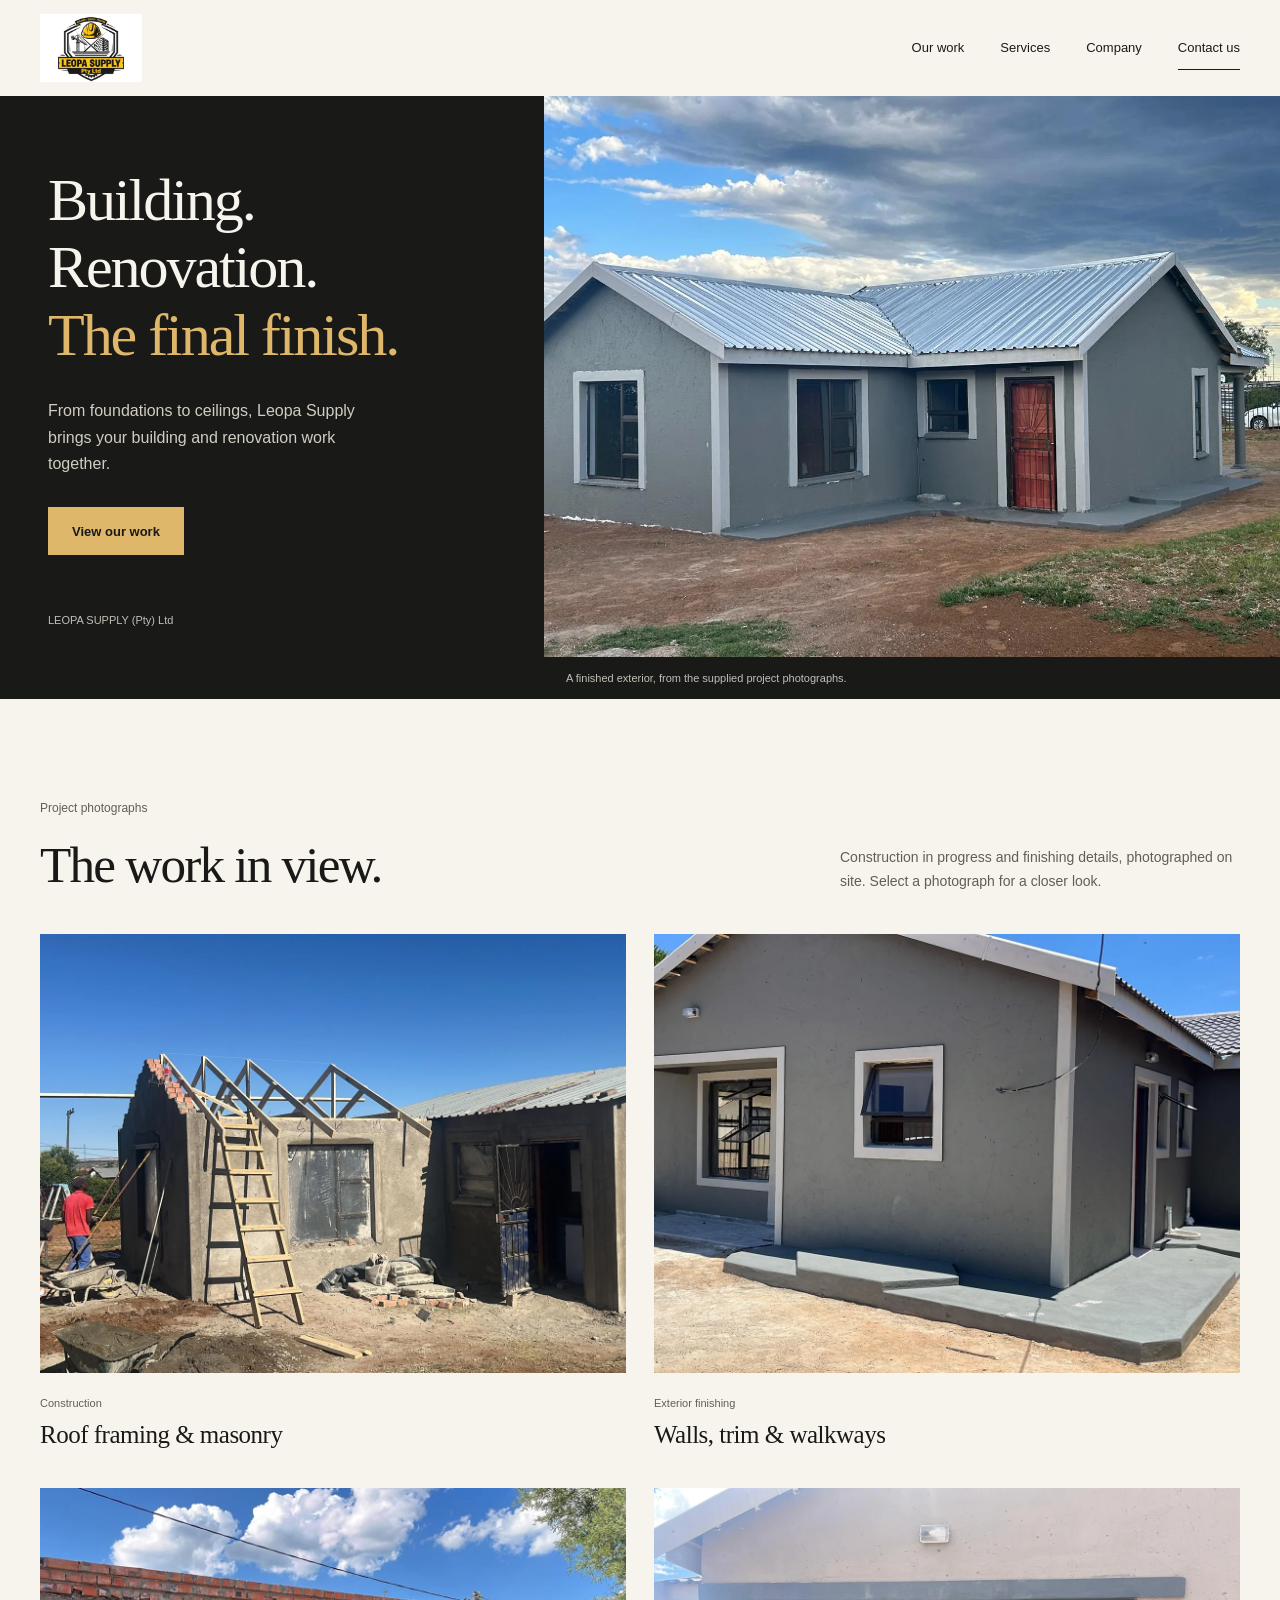
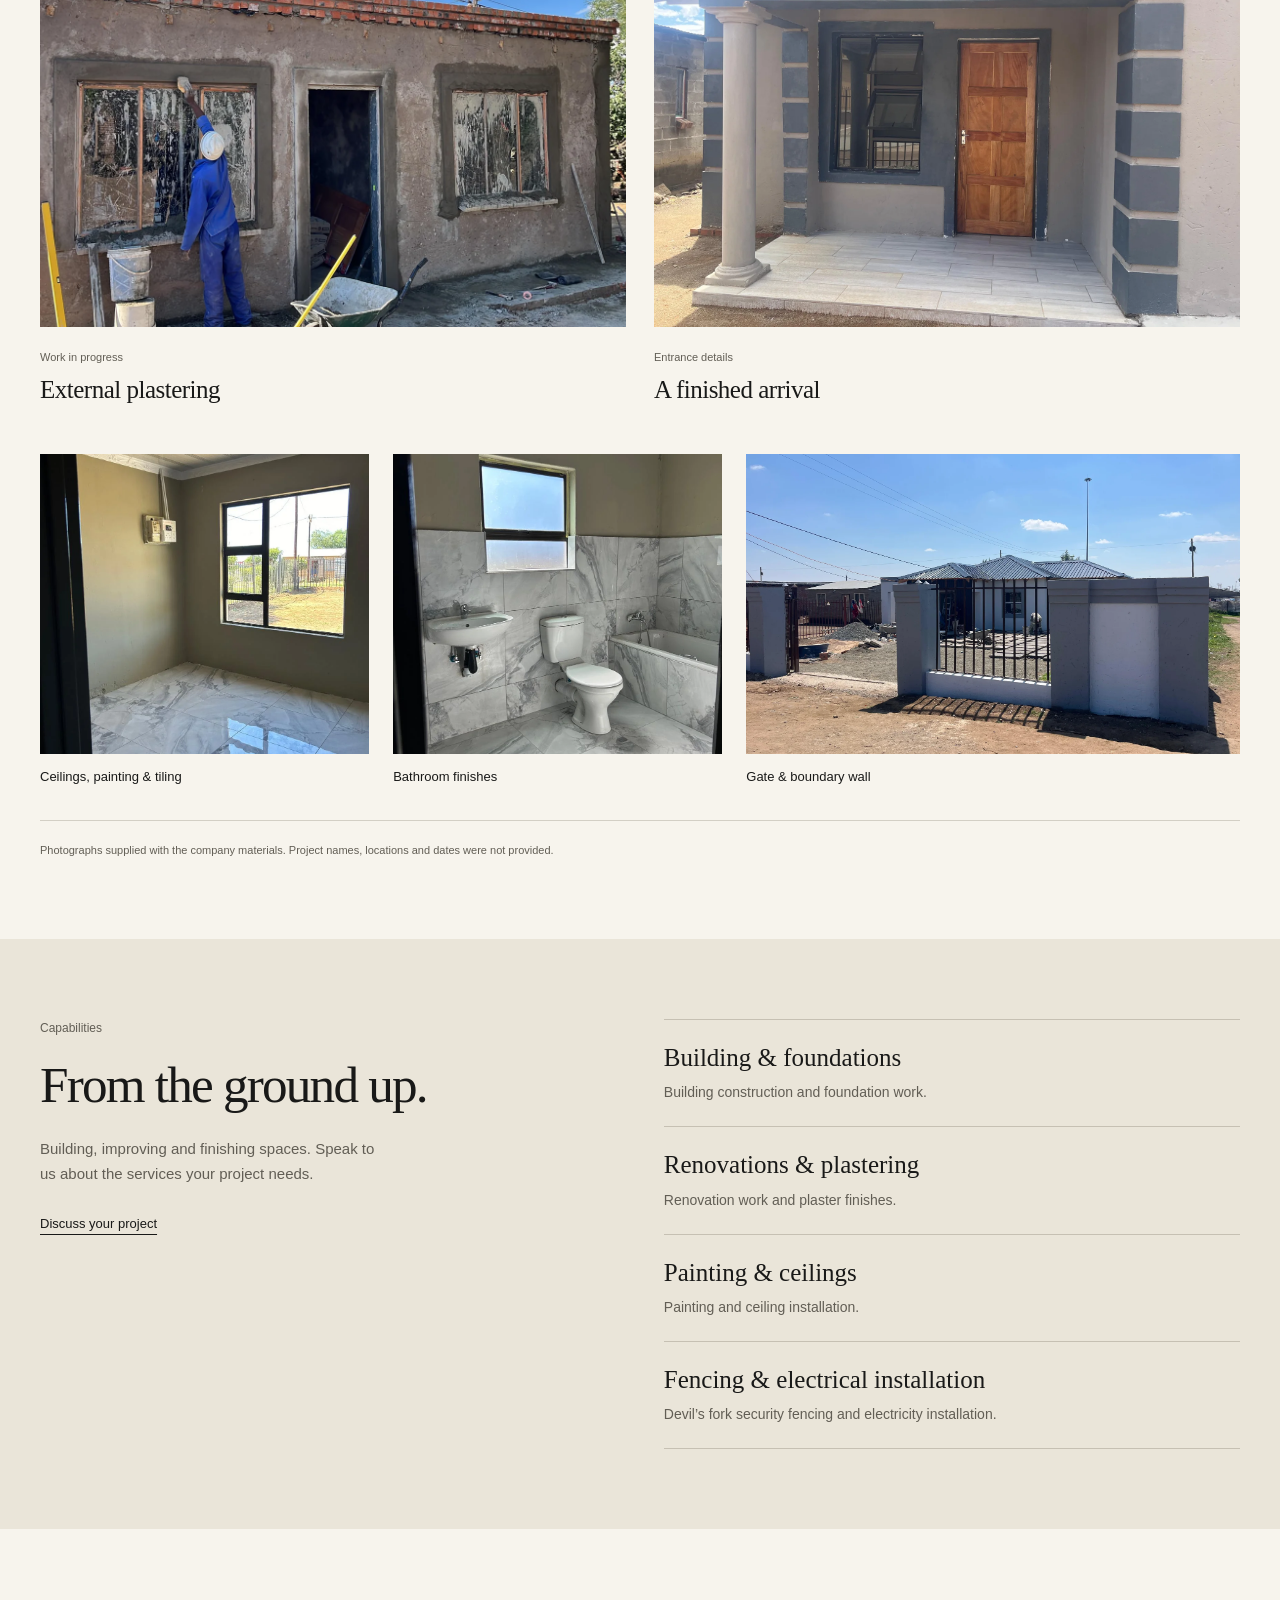
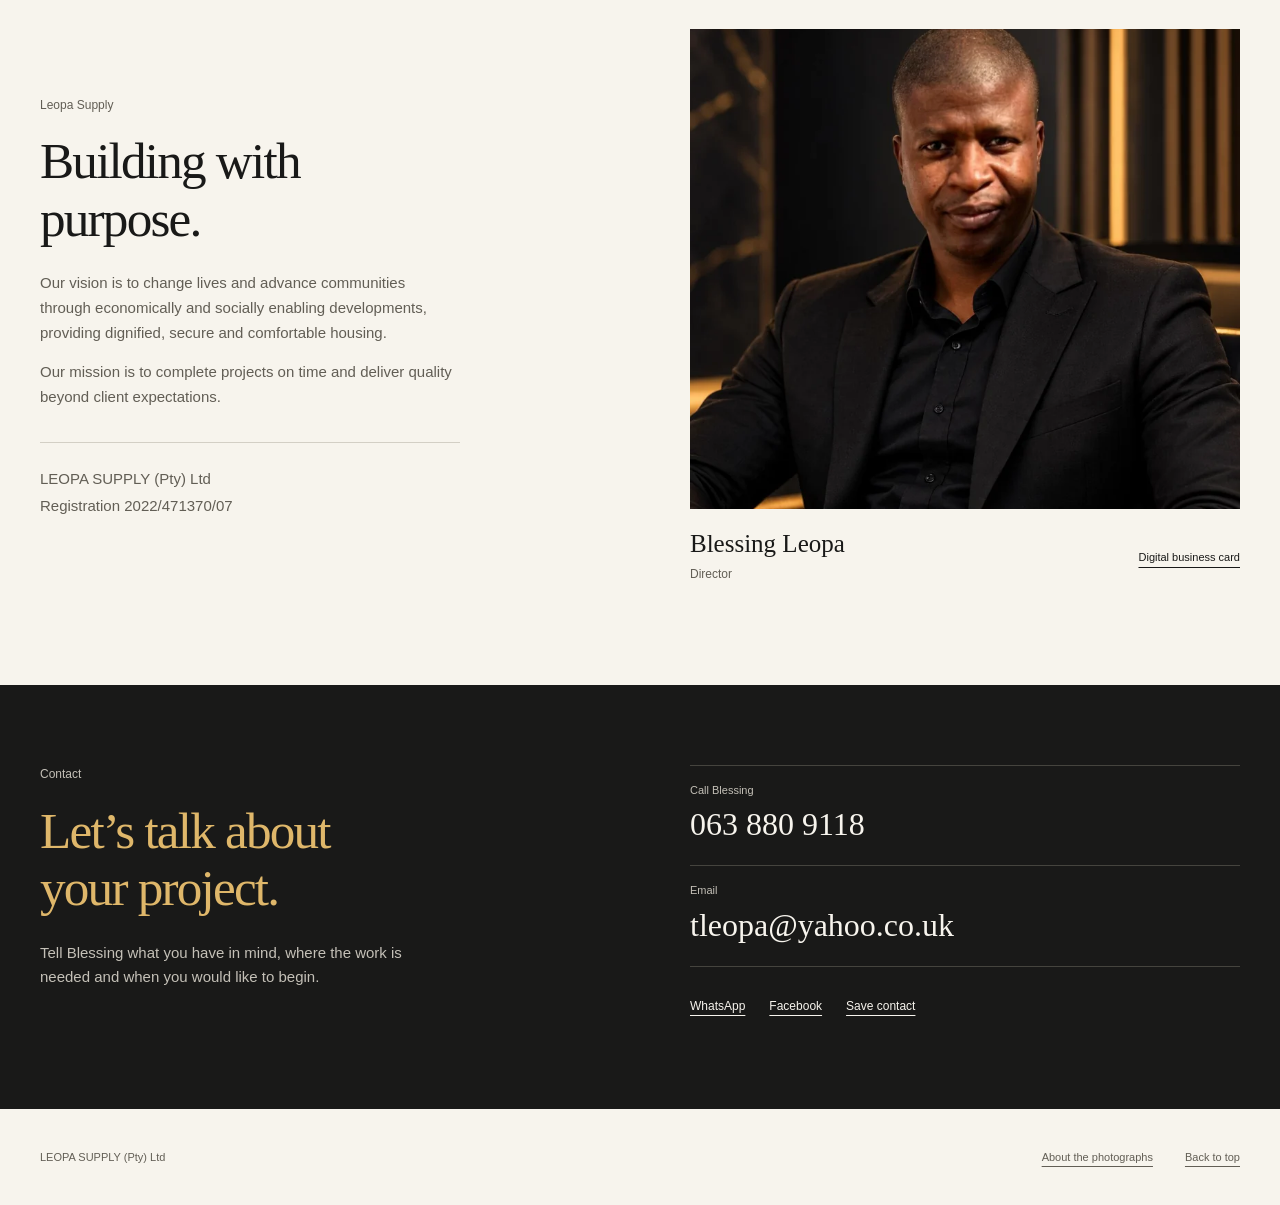
==== commit 8de7a0c1: "Rebuild corporate website around supplied project photography" ====
--- a/index.html
+++ b/index.html
@@ -3,86 +3,63 @@
 <head>
   <meta charset="utf-8">
   <meta name="viewport" content="width=device-width, initial-scale=1">
-  <meta name="theme-color" content="#12120f">
-  <meta name="description" content="LEOPA SUPPLY delivers building construction, renovations and finishing work in South Africa.">
-  <title>LEOPA SUPPLY | Construction · Renovation · Finishing</title>
+  <meta name="theme-color" content="#191918">
+  <meta name="description" content="Leopa Supply (Pty) Ltd. Building construction, foundations, renovations and finishing. View supplied project photographs and contact Director Blessing Leopa.">
+  <meta property="og:title" content="Leopa Supply | Building, renovation & finishing">
+  <meta property="og:description" content="From foundations to the finishing details. View our work and discuss your project with Blessing Leopa.">
+  <meta property="og:type" content="website">
+  <meta property="og:url" content="https://nyaps-tech.github.io/leopa-supply-website/">
+  <meta property="og:image" content="https://nyaps-tech.github.io/leopa-supply-website/images/completed-home.jpg">
+  <title>Leopa Supply | Building, renovation & finishing</title>
+  <link rel="canonical" href="https://nyaps-tech.github.io/leopa-supply-website/">
   <link rel="icon" href="logo.jpeg">
   <link rel="stylesheet" href="styles.css">
   <script src="site.js" defer></script>
 </head>
 <body>
-  <a class="skip" href="#main">Skip to content</a>
+  <a class="skip-link" href="#main">Skip to content</a>
   <header class="site-header">
-    <a class="logo-link" href="#home" aria-label="LEOPA SUPPLY home"><img src="logo.jpeg" alt="LEOPA SUPPLY logo"></a>
-    <button class="menu-toggle" aria-expanded="false" aria-controls="navigation">Menu <span aria-hidden="true">+</span></button>
-    <nav id="navigation" aria-label="Main navigation">
-      <a href="#services">Services</a>
-      <a href="#work">Our work</a>
-      <a href="#director">Director</a>
-      <a href="#contact">Contact</a>
-      <a class="nav-cta" href="https://wa.me/27638809118">Start a project <span aria-hidden="true">↗</span></a>
-    </nav>
+    <a class="brand" href="#home" aria-label="Leopa Supply home"><img src="logo.jpeg" width="102" height="68" alt="Leopa Supply"></a>
+    <button class="menu-toggle" type="button" aria-expanded="false" aria-controls="navigation" hidden>Menu</button>
+    <nav id="navigation" aria-label="Main navigation"><a href="#work">Our work</a><a href="#services">Services</a><a href="#company">Company</a><a class="nav-contact" href="#contact">Contact us</a></nav>
   </header>
-
   <main id="main">
-    <section class="hero" id="home">
-      <img class="hero-image" src="renovation.jpg" alt="Scaffolding on a building undergoing renovation" fetchpriority="high">
-      <div class="hero-overlay"></div>
-      <div class="hero-content wrap">
-        <p class="eyebrow light"><span></span> Construction · Renovation · Finishing</p>
-        <h1>Built for the<br>work that <em>moves<br>you forward.</em></h1>
-        <p class="hero-copy">From the first foundation to the final finish, LEOPA SUPPLY brings practical construction and renovation services together.</p>
-        <div class="hero-actions"><a class="button gold" href="#contact">Discuss your project <span aria-hidden="true">↗</span></a><a class="hero-phone" href="tel:+27638809118">Call 063 880 9118 <span aria-hidden="true">→</span></a></div>
+    <section class="hero" id="home" aria-labelledby="hero-title">
+      <div class="hero-copy">
+        <h1 id="hero-title">Building.<br>Renovation.<br><span>The final finish.</span></h1>
+        <p>From foundations to ceilings, Leopa Supply brings your building and renovation work together.</p>
+        <a class="button" href="#work">View our work</a>
+        <span class="hero-signature">LEOPA SUPPLY (Pty) Ltd</span>
       </div>
-      <div class="hero-footer wrap"><span>Building · Supply · Trusted</span><span>LEOPA SUPPLY (Pty) Ltd</span><span>South Africa</span></div>
+      <figure class="hero-photo"><picture><source srcset="images/completed-home.webp" type="image/webp"><img src="images/completed-home.jpg" width="1280" height="960" alt="Grey house with a metal roof, finished exterior walls and a timber front door" fetchpriority="high"></picture><figcaption>A finished exterior, from the supplied project photographs.</figcaption></figure>
     </section>
-
-    <section class="intro wrap">
-      <div><p class="section-kicker">The work, considered</p><h2>A strong start.<br><em>A result that lasts.</em></h2></div>
-      <div class="intro-copy"><p class="lead">Every project asks for a different balance of experience, coordination and care.</p><p>LEOPA SUPPLY handles building construction, renovations and the finishing work that makes a space feel complete. Bring the scope, the questions and the ambition — we’ll start with a clear conversation.</p><a class="text-link" href="#services">Explore our services <span aria-hidden="true">↓</span></a></div>
+    <section class="work wrap" id="work" aria-labelledby="work-title">
+      <div class="section-heading"><div><p class="section-label">Project photographs</p><h2 id="work-title">The work in view.</h2></div><p>Construction in progress and finishing details, photographed on site. Select a photograph for a closer look.</p></div>
+      <div class="gallery">
+        <figure><a class="gallery-link" href="images/roof-framing.jpg" data-caption="Roof framing and masonry in progress" aria-label="View photograph: roof framing and masonry in progress"><picture><source srcset="images/roof-framing.webp" type="image/webp"><img src="images/roof-framing.jpg" width="1600" height="900" alt="Timber roof trusses being installed above masonry walls" loading="lazy"></picture></a><figcaption><span>Construction</span><h3>Roof framing & masonry</h3></figcaption></figure>
+        <figure><a class="gallery-link" href="images/exterior-finish.jpg" data-caption="Painted exterior and entrance walkway" aria-label="View photograph: painted exterior and entrance walkway"><picture><source srcset="images/exterior-finish.webp" type="image/webp"><img src="images/exterior-finish.jpg" width="1600" height="900" alt="Painted grey exterior with white trim and a concrete entrance walkway" loading="lazy"></picture></a><figcaption><span>Exterior finishing</span><h3>Walls, trim & walkways</h3></figcaption></figure>
+        <figure><a class="gallery-link" href="images/plastering.jpg" data-caption="External plastering in progress" aria-label="View photograph: external plastering in progress"><picture><source srcset="images/plastering.webp" type="image/webp"><img src="images/plastering.jpg" width="1600" height="900" alt="Worker plastering an exterior wall around the window openings" loading="lazy"></picture></a><figcaption><span>Work in progress</span><h3>External plastering</h3></figcaption></figure>
+        <figure><a class="gallery-link" href="images/entrance.jpg" data-caption="Finished entrance with columns and timber door" aria-label="View photograph: finished entrance with columns and timber door"><picture><source srcset="images/entrance.webp" type="image/webp"><img src="images/entrance.jpg" width="1600" height="1200" alt="Finished entrance with two columns, contrasting wall bands and a timber door" loading="lazy"></picture></a><figcaption><span>Entrance details</span><h3>A finished arrival</h3></figcaption></figure>
+      </div>
+      <div class="detail-gallery">
+        <figure><a class="gallery-link" href="images/interior-finish.jpg" data-caption="Interior ceiling, painted walls and tiled floor" aria-label="View photograph: interior ceiling, painted walls and tiled floor"><picture><source srcset="images/interior-finish.webp" type="image/webp"><img src="images/interior-finish.jpg" width="960" height="1280" alt="Finished room with a detailed ceiling, painted walls and reflective tiled floor" loading="lazy"></picture></a><figcaption>Ceilings, painting & tiling</figcaption></figure>
+        <figure><a class="gallery-link" href="images/bathroom.jpg" data-caption="Bathroom wall and floor finishes" aria-label="View photograph: bathroom wall and floor finishes"><picture><source srcset="images/bathroom.webp" type="image/webp"><img src="images/bathroom.jpg" width="960" height="1280" alt="Bathroom with marble-pattern wall tiles, a basin, toilet and bath" loading="lazy"></picture></a><figcaption>Bathroom finishes</figcaption></figure>
+        <figure><a class="gallery-link" href="images/gate.jpg" data-caption="Gate and boundary wall" aria-label="View photograph: gate and boundary wall"><picture><source srcset="images/gate.webp" type="image/webp"><img src="images/gate.jpg" width="1600" height="1200" alt="Black metal entrance gate between painted boundary walls" loading="lazy"></picture></a><figcaption>Gate & boundary wall</figcaption></figure>
+      </div>
+      <p class="photo-note">Photographs supplied with the company materials. Project names, locations and dates were not provided.</p>
     </section>
-
-    <section class="services" id="services">
-      <div class="wrap">
-        <div class="section-heading"><p class="section-kicker">What we do</p><h2>Designed around<br>the <em>real work.</em></h2></div>
-        <div class="service-grid">
-          <article class="service-card"><div class="service-top"><span>01</span><span>Start solid</span></div><h3>Building & foundations</h3><p>Building construction and foundation work for your next project.</p><a href="#contact" data-service="Building & foundations">Talk to us <span aria-hidden="true">↗</span></a></article>
-          <article class="service-card"><div class="service-top"><span>02</span><span>Make it new</span></div><h3>Renovations & plastering</h3><p>Thoughtful renovation and plastering services for spaces you want to change or improve.</p><a href="#contact" data-service="Renovations & plastering">Talk to us <span aria-hidden="true">↗</span></a></article>
-          <article class="service-card charcoal"><div class="service-top"><span>03</span><span>Bring it together</span></div><h3>Painting & ceilings</h3><p>Painting and ceiling work to complete the interior or exterior of your space.</p><a href="#contact" data-service="Painting & ceilings">Talk to us <span aria-hidden="true">↗</span></a></article>
-          <article class="service-card gold-card"><div class="service-top"><span>04</span><span>Secure & connect</span></div><h3>Fencing & electrical work</h3><p>Devil’s fork security fencing and electricity installation for your project.</p><a href="#contact" data-service="Fencing & electrical work">Talk to us <span aria-hidden="true">↗</span></a></article>
-        </div>
+    <section class="services" id="services" aria-labelledby="services-title">
+      <div class="wrap services-layout"><div><p class="section-label">Capabilities</p><h2 id="services-title">From the ground up.</h2><p>Building, improving and finishing spaces. Speak to us about the services your project needs.</p><a class="text-link" href="#contact">Discuss your project</a></div>
+        <dl class="service-list"><div><dt>Building & foundations</dt><dd>Building construction and foundation work.</dd></div><div><dt>Renovations & plastering</dt><dd>Renovation work and plaster finishes.</dd></div><div><dt>Painting & ceilings</dt><dd>Painting and ceiling installation.</dd></div><div><dt>Fencing & electrical installation</dt><dd>Devil’s fork security fencing and electricity installation.</dd></div></dl>
       </div>
     </section>
-
-    <section class="work" id="work">
-      <div class="wrap work-heading"><p class="eyebrow"><span></span> From the site to the finish</p><h2>Work that meets<br>the moment.</h2><p>Explore the stages that shape a well-considered project.</p></div>
-      <div class="work-grid wrap">
-        <figure class="work-card renovation"><img src="construction.jpg" alt="A home extension and renovation in progress" loading="lazy"><figcaption><span>01 / Renovation</span><strong>Making space for what comes next.</strong></figcaption></figure>
-        <figure class="work-card construction"><img src="interior.jpg" alt="Interior construction with exposed framing and electrical installation" loading="lazy"><figcaption><span>02 / Construction</span><strong>Detail matters behind the walls.</strong></figcaption></figure>
-        <figure class="work-card complete"><img src="finished-south-african-home.jpg" alt="Illustrative completed contemporary South African home" loading="lazy"><figcaption><span>03 / Completed home</span><strong>Ready for the life built around it.</strong><small>Illustrative architecture image</small></figcaption></figure>
-      </div>
+    <section class="company wrap" id="company" aria-labelledby="company-title">
+      <div class="company-intro"><p class="section-label">Leopa Supply</p><h2 id="company-title">Building with<br>purpose.</h2><p>Our vision is to change lives and advance communities through economically and socially enabling developments, providing dignified, secure and comfortable housing.</p><p>Our mission is to complete projects on time and deliver quality beyond client expectations.</p><p class="registration">LEOPA SUPPLY (Pty) Ltd<br>Registration 2022/471370/07</p></div>
+      <div class="director"><picture><source srcset="images/blessing-leopa.webp" type="image/webp"><img src="blessing-leopa-portrait.jpg" width="1122" height="1402" alt="Blessing Leopa, Director of Leopa Supply" loading="lazy"></picture><div class="director-caption"><div><h3>Blessing Leopa</h3><p>Director</p></div><a class="text-link" href="https://nyaps-tech.github.io/leopa-supply-card/">Digital business card</a></div></div>
     </section>
-
-    <section class="feature-home">
-      <div class="feature-photo"><img src="finished-south-african-home.jpg" alt="Illustrative completed contemporary South African home with indigenous landscaping" loading="lazy"></div>
-      <div class="feature-copy"><p class="eyebrow"><span></span> The finish in view</p><h2>Bring the plan.<br><em>We’ll bring it to life.</em></h2><p>Construction is about more than getting the work done. It is about making considered choices from the ground up, then carrying that standard through the details.</p><a class="button dark" href="#contact">Start your project <span aria-hidden="true">↗</span></a><small>Completed-home image is an illustrative design reference, not a photographed LEOPA SUPPLY project.</small></div>
-    </section>
-
-    <section class="director wrap" id="director">
-      <div class="director-copy"><p class="section-kicker">Leadership</p><h2>Direct accountability<br>when it <em>matters.</em></h2><p>Behind the business is a direct point of contact. Blessing Leopa, Director, leads the project conversation and is available to discuss the work you need done.</p><div class="director-signoff"><span>BL</span><div><strong>Blessing Leopa</strong><small>Director, LEOPA SUPPLY</small></div></div><a href="https://nyaps-tech.github.io/leopa-supply-card/" class="text-link">View Blessing’s digital card <span aria-hidden="true">↗</span></a></div>
-      <figure class="director-portrait"><img src="blessing-leopa-portrait.jpg" alt="Blessing Leopa, Director of LEOPA SUPPLY" loading="lazy"><figcaption>Director · LEOPA SUPPLY</figcaption></figure>
-    </section>
-
-    <section class="contact" id="contact">
-      <div class="contact-inner wrap">
-        <div class="contact-copy"><p class="eyebrow light"><span></span> Let’s talk work</p><h2>Start with<br>the <em>project.</em></h2><p>Tell us what you are building, changing or finishing. We’ll help you take the next practical step.</p><div class="contact-details"><a href="tel:+27638809118"><small>Phone</small><strong>063 880 9118</strong><span>+27 63 880 9118</span></a><a href="mailto:tleopa@yahoo.co.uk"><small>Email</small><strong>tleopa@yahoo.co.uk</strong><span>Project enquiries</span></a></div><div class="contact-actions"><a class="button gold" href="https://wa.me/27638809118">Open WhatsApp <span aria-hidden="true">↗</span></a><a class="small-button" href="Blessing_Leopa.vcf" download="Blessing_Leopa.vcf">Save contact <span aria-hidden="true">↓</span></a></div><p class="fine-print">WhatsApp requires an internet connection. Account availability has not been independently confirmed.</p></div>
-        <div class="enquiry" id="enquiry"><div class="form-title"><img src="logo.jpeg" alt="LEOPA SUPPLY logo"><div><p>Project enquiry</p><h3>What are you planning?</h3></div></div><form id="project-form"><label>Your name<input name="name" autocomplete="name" required maxlength="100" placeholder="Your name"></label><label>What do you need?<select name="service" required><option value="">Select an area of work</option><option>Building & foundations</option><option>Renovations & plastering</option><option>Painting & ceilings</option><option>Fencing & electrical work</option><option>Several services / not sure yet</option></select></label><label>Project location<input name="location" required maxlength="150" placeholder="Town or area"></label><label>A little about the work<textarea name="details" rows="4" required minlength="10" maxlength="1800" placeholder="What would you like to build, change or finish?"></textarea></label><button class="button gold" type="submit">Prepare my enquiry <span aria-hidden="true">↗</span></button><p class="form-note">This prepares a message for you to review and send. Your details are not stored on this website.</p></form></div>
-      </div>
-    </section>
+    <section class="contact" id="contact" aria-labelledby="contact-title"><div class="wrap contact-layout"><div><p class="section-label">Contact</p><h2 id="contact-title">Let’s talk about<br>your project.</h2><p>Tell Blessing what you have in mind, where the work is needed and when you would like to begin.</p></div><address><a href="tel:+27638809118"><span>Call Blessing</span><strong>063 880 9118</strong></a><a href="mailto:tleopa@yahoo.co.uk"><span>Email</span><strong>tleopa@yahoo.co.uk</strong></a><div class="contact-links"><a href="https://wa.me/27638809118?text=Hello%20Blessing%2C%20I%20would%20like%20to%20discuss%20a%20project.">WhatsApp</a><a href="https://www.facebook.com/marvelous.leopa.96">Facebook</a><a href="https://nyaps-tech.github.io/leopa-supply-card/">Save contact</a></div></address></div></section>
   </main>
-
-  <footer class="footer wrap"><img src="logo.jpeg" alt="LEOPA SUPPLY logo"><p>Registration 2022/471370/07</p><div><a href="photo-credits.html">Photo credits</a><a href="#home">Back to top ↑</a></div></footer>
-
-  <dialog id="draft-dialog" aria-labelledby="draft-title"><div class="dialog-header"><div><p class="section-kicker">Project enquiry</p><h2 id="draft-title">Your message</h2></div><button type="button" id="close-dialog" aria-label="Close enquiry draft">×</button></div><p>Review your message, then choose how to send it.</p><pre id="message-preview"></pre><div class="draft-actions"><a class="button gold" id="whatsapp-draft" href="https://wa.me/27638809118">Open WhatsApp <span aria-hidden="true">↗</span></a><a class="button outline" id="email-draft" href="mailto:tleopa@yahoo.co.uk">Open email <span aria-hidden="true">↗</span></a><button class="copy-button" id="copy-draft" type="button">Copy message</button></div><p id="draft-status" role="status"></p></dialog>
+  <footer class="site-footer wrap"><p>LEOPA SUPPLY (Pty) Ltd</p><a href="photo-credits.html">About the photographs</a><a href="#home">Back to top</a></footer>
+  <dialog class="lightbox" aria-labelledby="photo-caption"><div class="lightbox-header"><p id="photo-caption"></p><button class="close-photo" type="button" aria-label="Close photograph">Close</button></div><div class="photo-stage"><img class="full-photo" alt=""><p class="photo-status" role="status"></p></div><div class="lightbox-controls"><button class="previous-photo" type="button">Previous</button><span class="photo-count"></span><button class="next-photo" type="button">Next</button></div></dialog>
 </body>
 </html>
--- a/styles.css
+++ b/styles.css
@@ -1 +1,14 @@
-:root{--ink:#12120f;--coal:#1d1b17;--warm:#ebe5da;--paper:#f8f5ee;--gold:#d1a554;--gold-pale:#e6c889;--text:#27251f;--muted:#6f695e;--line:rgba(18,18,15,.16);--serif:Georgia,'Times New Roman',serif;--sans:'Arial Narrow','Helvetica Neue',Arial,sans-serif}*{box-sizing:border-box}html{scroll-behavior:smooth;scroll-padding-top:88px}body{background:var(--paper);color:var(--text);font:16px/1.6 var(--sans);margin:0;-webkit-font-smoothing:antialiased}img{display:block;width:100%}a{color:inherit;text-underline-offset:4px}button,input,select,textarea{font:inherit}button,a,input,select,textarea{-webkit-tap-highlight-color:transparent}a:focus-visible,button:focus-visible,input:focus-visible,select:focus-visible,textarea:focus-visible{outline:3px solid var(--gold);outline-offset:4px}.skip{background:var(--gold-pale);color:var(--ink);font-weight:800;left:15px;padding:10px 14px;position:fixed;top:-100px;z-index:30}.skip:focus{top:15px}.wrap{margin-inline:auto;width:min(1220px,calc(100% - 48px))}.site-header{align-items:center;background:rgba(18,18,15,.98);border-bottom:1px solid rgba(255,255,255,.13);color:var(--paper);display:flex;height:82px;justify-content:space-between;padding:7px 24px;position:sticky;top:0;z-index:15}.logo-link{display:block;height:62px;width:104px}.logo-link img{background:#fff;height:100%;object-fit:contain;width:100%}.menu-toggle{background:transparent;border:1px solid rgba(255,255,255,.32);color:var(--paper);cursor:pointer;font-size:10px;font-weight:800;letter-spacing:.12em;min-height:42px;padding:0 13px;text-transform:uppercase}.menu-toggle span{color:var(--gold-pale);font-size:17px;margin-left:6px}nav{background:var(--ink);border-bottom:1px solid rgba(255,255,255,.15);display:none;left:0;padding:13px 24px 22px;position:absolute;right:0;top:100%}nav.open{display:grid;gap:2px}nav a{color:#ede9e1;font-size:12px;font-weight:700;padding:11px 0;text-decoration:none}.nav-cta{align-items:center;border:1px solid var(--gold);color:var(--gold-pale)!important;display:flex!important;justify-content:space-between;margin-top:6px;padding:11px!important}.hero{background:var(--ink);color:var(--paper);min-height:calc(100svh - 82px);overflow:hidden;position:relative}.hero-image,.hero-overlay{height:100%;inset:0;position:absolute;width:100%}.hero-image{object-fit:cover;object-position:center 38%}.hero-overlay{background:linear-gradient(90deg,rgba(10,10,8,.95) 0%,rgba(10,10,8,.84) 41%,rgba(10,10,8,.30) 100%)}.hero-content{padding-block:86px 125px;position:relative}.eyebrow{align-items:center;color:#766c5f;display:flex;font-size:10px;font-weight:800;gap:11px;letter-spacing:.16em;margin:0 0 20px;text-transform:uppercase}.eyebrow span{background:var(--gold);height:1px;width:30px}.eyebrow.light{color:var(--gold-pale)}.hero h1,.intro h2,.services h2,.work h2,.feature-copy h2,.director h2,.contact h2{font-family:var(--serif);font-weight:400;letter-spacing:-.06em;line-height:.92;margin:0}.hero h1{font-size:clamp(54px,13.5vw,116px);max-width:760px}.hero h1 em,.intro h2 em,.services h2 em,.feature-copy h2 em,.director h2 em,.contact h2 em{color:var(--gold-pale);font-style:italic}.hero-copy{color:#e0d8cd;font-size:17px;line-height:1.6;margin:28px 0;max-width:470px}.hero-actions{align-items:center;display:flex;flex-wrap:wrap;gap:20px}.button{align-items:center;border:1px solid transparent;cursor:pointer;display:inline-flex;font-size:11px;font-weight:800;gap:16px;justify-content:space-between;letter-spacing:.07em;min-height:51px;padding:13px 17px;text-decoration:none;text-transform:uppercase}.button span{font-size:17px;line-height:0}.gold{background:var(--gold);color:var(--ink)}.gold:hover{background:var(--gold-pale)}.dark{background:var(--ink);color:var(--paper)}.dark:hover{background:#302d27}.outline{background:transparent;border-color:rgba(255,255,255,.55);color:var(--paper)}.hero-phone{align-items:center;color:#e6ded3;display:inline-flex;font-size:12px;font-weight:700;gap:12px;min-height:44px}.hero-phone span{color:var(--gold-pale);font-size:17px}.hero-footer{bottom:0;border-top:1px solid rgba(255,255,255,.24);color:#d8cfc3;display:flex;flex-wrap:wrap;font-size:9px;font-weight:800;gap:11px 25px;left:50%;letter-spacing:.14em;padding-block:16px;position:absolute;text-transform:uppercase;transform:translateX(-50%);width:min(1220px,calc(100% - 48px))}.intro{display:grid;gap:35px;padding-block:90px}.section-kicker{color:#7c7368;font-size:10px;font-weight:800;letter-spacing:.16em;margin:0 0 18px;text-transform:uppercase}.intro h2{font-size:clamp(43px,9vw,78px)}.intro h2 em{color:#a47c3d}.intro-copy{max-width:520px}.intro-copy p{color:var(--muted);margin:0 0 18px}.intro-copy .lead{color:var(--text);font-family:var(--serif);font-size:22px;line-height:1.38}.text-link{align-items:center;border-bottom:1px solid var(--text);display:inline-flex;font-size:10px;font-weight:800;gap:14px;letter-spacing:.09em;margin-top:8px;padding-bottom:6px;text-decoration:none;text-transform:uppercase}.text-link span{color:#a67e41;font-size:16px}.services{background:var(--warm);padding-block:85px}.section-heading{margin-bottom:40px}.services h2{font-size:clamp(43px,8vw,76px)}.services h2 em{color:#986f34}.service-grid{border-top:1px solid var(--line);display:grid}.service-card{border-bottom:1px solid var(--line);min-height:260px;padding:25px 23px;position:relative}.service-top{color:#776e62;display:flex;font-size:9px;font-weight:800;justify-content:space-between;letter-spacing:.13em;text-transform:uppercase}.service-card h3{font-family:var(--serif);font-size:29px;font-weight:400;letter-spacing:-.045em;line-height:1;margin:34px 0 12px}.service-card p{color:#625c52;font-size:14px;line-height:1.5;margin:0;max-width:260px}.service-card a{bottom:23px;font-size:10px;font-weight:800;left:23px;letter-spacing:.1em;position:absolute;text-decoration:none;text-transform:uppercase}.service-card a span{color:#966c2f;font-size:16px;margin-left:8px}.service-card.charcoal{background:var(--ink);border-color:var(--ink);color:var(--paper)}.service-card.charcoal .service-top,.service-card.charcoal p{color:#c5bbae}.service-card.charcoal a{color:var(--gold-pale)}.gold-card{background:var(--gold);border-color:var(--gold)!important}.gold-card .service-top,.gold-card p{color:#55432a}.gold-card a span{color:var(--ink)}.work{padding-block:92px}.work-heading{margin-bottom:35px}.work h2{font-size:clamp(44px,8.5vw,78px);margin:15px 0 20px}.work-heading>p:last-child{color:var(--muted);max-width:380px}.work-grid{display:grid;gap:18px}.work-card{background:var(--ink);margin:0;min-height:400px;overflow:hidden;position:relative}.work-card:after{background:linear-gradient(180deg,rgba(13,13,10,.02) 30%,rgba(13,13,10,.88) 100%);content:"";inset:0;position:absolute}.work-card img{height:100%;object-fit:cover;position:absolute}.work-card.renovation img{object-position:center}.work-card.construction img{object-position:center}.work-card.complete img{object-position:center}.work-card figcaption{bottom:0;color:var(--paper);left:0;padding:22px;position:absolute;right:0;z-index:1}.work-card figcaption span,.work-card figcaption small{color:var(--gold-pale);display:block;font-size:9px;font-weight:800;letter-spacing:.13em;text-transform:uppercase}.work-card figcaption strong{display:block;font-family:var(--serif);font-size:25px;font-weight:400;letter-spacing:-.035em;line-height:1.05;margin-top:7px}.work-card figcaption small{color:#d0c7ba;font-size:8px;letter-spacing:.08em;margin-top:9px}.feature-home{background:var(--ink);color:var(--paper);display:grid}.feature-photo{min-height:360px}.feature-photo img{height:100%;object-fit:cover}.feature-copy{align-self:center;padding:64px 24px}.feature-copy h2{font-size:clamp(41px,8vw,70px);margin:13px 0 24px}.feature-copy>p:not(.eyebrow){color:#cbc3b7;max-width:470px}.feature-copy small{color:#a9a095;display:block;font-size:9px;line-height:1.45;margin-top:19px;max-width:400px}.director{display:grid;gap:38px;padding-block:90px}.director h2{font-size:clamp(39px,8vw,68px);margin-bottom:20px}.director h2 em{color:#9b7439}.director-copy>p:not(.section-kicker){color:var(--muted);max-width:480px}.director-signoff{align-items:center;border-top:1px solid var(--line);display:flex;gap:13px;margin-top:25px;padding-top:18px}.director-signoff>span{align-items:center;background:var(--ink);color:var(--gold-pale);display:flex;font:italic 700 17px var(--serif);height:42px;justify-content:center;width:42px}.director-signoff strong{display:block;font-size:13px}.director-signoff small{color:#655e54;display:block;font-size:9px;font-weight:800;letter-spacing:.1em;text-transform:uppercase}.director-portrait{background:var(--warm);margin:0;max-height:550px;overflow:hidden;position:relative}.director-portrait img{height:100%;object-fit:cover;object-position:center 20%}.director-portrait figcaption{background:var(--gold);bottom:0;color:var(--ink);font-size:9px;font-weight:800;letter-spacing:.12em;padding:13px 17px;position:absolute;right:0;text-transform:uppercase}.contact{background:var(--ink);color:var(--paper);padding-block:78px}.contact-inner{display:grid;gap:48px}.contact h2{font-size:clamp(48px,9vw,79px);margin:14px 0 22px}.contact-copy>p:not(.eyebrow):not(.fine-print){color:#cbc3b8;max-width:470px}.contact-details{border-top:1px solid rgba(255,255,255,.22);margin-top:30px}.contact-details a{border-bottom:1px solid rgba(255,255,255,.17);display:block;padding:15px 0;text-decoration:none}.contact-details small,.contact-details span{color:#b7afa4;display:block;font-size:9px;font-weight:800;letter-spacing:.12em;text-transform:uppercase}.contact-details strong{color:var(--paper);display:block;font-family:var(--serif);font-size:24px;font-weight:400;letter-spacing:-.025em;line-height:1.3;margin:2px 0}.contact-actions{display:flex;flex-wrap:wrap;gap:11px;margin-top:24px}.small-button{align-items:center;border:1px solid rgba(255,255,255,.35);color:var(--paper);display:flex;font-size:10px;font-weight:800;gap:14px;letter-spacing:.09em;min-height:51px;padding:0 15px;text-decoration:none;text-transform:uppercase}.small-button span{color:var(--gold-pale);font-size:16px}.fine-print{color:#aaa194;font-size:10px;line-height:1.4;margin-top:20px;max-width:360px}.enquiry{background:var(--paper);color:var(--text);padding:25px 20px}.form-title{align-items:center;border-bottom:1px solid var(--line);display:flex;gap:13px;margin-bottom:23px;padding-bottom:17px}.form-title img{background:#fff;height:48px;object-fit:contain;width:72px}.form-title p{color:#70685e;font-size:9px;font-weight:800;letter-spacing:.14em;margin:0 0 2px;text-transform:uppercase}.form-title h3{font-family:var(--serif);font-size:25px;font-weight:400;letter-spacing:-.04em;line-height:1.1;margin:0}form{display:grid;gap:15px}label{display:grid;font-size:10px;font-weight:800;gap:6px;letter-spacing:.09em;text-transform:uppercase}input,select,textarea{background:transparent;border:0;border-bottom:1px solid #aaa298;border-radius:0;color:var(--text);font-size:14px;letter-spacing:0;padding:10px 0;text-transform:none;width:100%}textarea{resize:vertical}input::placeholder,textarea::placeholder{color:#82796e}.form-note{color:#6b645c;font-size:10px;line-height:1.4;margin:0}.footer{align-items:center;display:flex;flex-direction:column;gap:17px;padding-block:31px;text-align:center}.footer>img{height:62px;object-fit:contain;width:105px}.footer p{color:#70685e;font-size:9px;font-weight:800;letter-spacing:.12em;margin:0;text-transform:uppercase}.footer>div{display:flex;gap:20px}.footer a{font-size:10px;font-weight:800;text-decoration:none;text-transform:uppercase}.footer a:hover{text-decoration:underline}dialog{background:var(--ink);border:1px solid var(--gold);color:var(--paper);max-height:90dvh;padding:25px;width:min(660px,calc(100% - 28px))}dialog::backdrop{background:rgba(0,0,0,.72);backdrop-filter:blur(3px)}.dialog-header{align-items:flex-start;display:flex;justify-content:space-between}.dialog-header .section-kicker{color:var(--gold-pale);margin-bottom:10px}.dialog-header h2{font-family:var(--serif);font-size:32px;font-weight:400;letter-spacing:-.04em;line-height:1;margin:0}.dialog-header button{background:transparent;border:1px solid rgba(255,255,255,.4);color:var(--paper);cursor:pointer;font-size:27px;height:42px;line-height:1;width:42px}dialog>p{color:#c8bfb2;font-size:13px}pre{background:#27241f;border-left:2px solid var(--gold);color:#eee9df;font:13px/1.6 var(--sans);max-height:260px;overflow:auto;padding:16px;white-space:pre-wrap}.draft-actions{display:grid;gap:10px}.copy-button{background:transparent;border:1px solid #aaa195;color:var(--paper);cursor:pointer;font-size:11px;font-weight:800;letter-spacing:.08em;min-height:48px;text-transform:uppercase}#draft-status{color:var(--gold-pale);font-size:12px;min-height:20px}@media(min-width:650px){.site-header{padding-inline:40px}.hero-content{padding-block:110px 130px}.intro{grid-template-columns:1.1fr .9fr;gap:70px;padding-block:118px}.service-grid{grid-template-columns:1fr 1fr}.service-card:nth-child(odd){border-right:1px solid var(--line)}.service-card.charcoal{border-color:var(--ink)!important}.work-grid{grid-template-columns:1fr 1fr}.work-card{min-height:430px}.work-card.complete{grid-column:1/-1;min-height:500px}.feature-home{grid-template-columns:1fr 1fr}.feature-photo{min-height:580px}.feature-copy{padding:70px 13%}.director{grid-template-columns:1fr 1fr;align-items:center;gap:70px}.director-portrait{height:590px}.contact-inner{grid-template-columns:.9fr 1.1fr;gap:80px}.enquiry{padding:36px}.footer{flex-direction:row;justify-content:space-between;text-align:left}.footer>div{justify-content:flex-end}.draft-actions{grid-template-columns:1fr 1fr}.draft-actions .copy-button{grid-column:1/-1}}@media(min-width:1000px){.site-header{padding-inline:max(40px,calc((100vw - 1220px)/2))}.menu-toggle{display:none}nav{align-items:center;background:transparent;border:0;display:flex;gap:29px;padding:0;position:static}nav a{font-size:10px;letter-spacing:.09em;padding:0;text-transform:uppercase}.nav-cta{margin:0;padding:10px 13px!important}.hero{min-height:740px}.hero-content{padding-block:120px 140px}.service-grid{grid-template-columns:repeat(4,1fr)}.service-card{border-right:1px solid var(--line);min-height:340px;padding:30px}.service-card:last-child{border-right:0}.service-card a{left:30px}.work{padding-block:120px}.work-grid{grid-template-columns:1fr .9fr 1.15fr;gap:20px}.work-card,.work-card.complete{grid-column:auto;min-height:530px}.work-card.construction{margin-top:60px;min-height:470px}.feature-copy{padding:90px 15%}.director{padding-block:120px}.contact{padding-block:110px}.enquiry{padding:42px}}@media(prefers-reduced-motion:reduce){html{scroll-behavior:auto}}
+:root{--ink:#191918;--paper:#f7f4ed;--gold:#dfb76a;--muted:#625e55;--line:#d3cfc5;--serif:Georgia,'Times New Roman',serif;font-family:Arial,Helvetica,sans-serif;color:var(--ink);background:var(--paper)}
+*{box-sizing:border-box}html{scroll-behavior:smooth;scroll-padding-top:24px}body{margin:0;-webkit-font-smoothing:antialiased;font-size:16px;line-height:1.65}a{color:inherit;text-underline-offset:5px}button{font:inherit;cursor:pointer}a:focus-visible,button:focus-visible{outline:3px solid #9b6e25;outline-offset:5px}img{max-width:100%;height:auto;display:block}picture{display:block}figure{margin:0}h1,h2,h3,p{margin-top:0}h1,h2{font-family:var(--serif);font-weight:400;letter-spacing:-.035em;line-height:1.12}h2{font-size:clamp(36px,4vw,54px);margin-bottom:24px}h3{font-weight:400}.wrap{max-width:1200px;margin-inline:auto;width:calc(100% - 80px)}.skip-link{position:absolute;z-index:5;left:20px;top:-100px;background:var(--ink);color:white;padding:10px 16px}.skip-link:focus{top:16px}
+.site-header{max-width:1440px;margin:auto;padding:14px 40px;min-height:96px;display:flex;align-items:center;justify-content:space-between;background:var(--paper)}.brand{flex:none}.brand img{width:102px;height:68px;object-fit:contain}nav{display:flex;align-items:center;gap:36px}nav a{font-size:13px;text-decoration:none;display:flex;align-items:center;min-height:44px}nav a:hover{text-decoration:underline}.nav-contact{border-bottom:1px solid var(--ink)}.menu-toggle{border:1px solid var(--line);background:none;padding:9px 16px;min-height:44px}
+.hero{display:grid;grid-template-columns:.85fr 1.15fr;max-width:1440px;margin:auto;background:var(--ink);color:var(--paper)}.hero-copy{padding:70px 48px;display:flex;flex-direction:column;align-items:flex-start;justify-content:center}.hero h1{font-size:clamp(40px,4.7vw,68px);margin-bottom:30px}.hero h1 span{color:var(--gold)}.hero-copy>p{max-width:350px;color:#d1cdc3;font-size:16px;line-height:1.65;margin-bottom:30px}.button{background:var(--gold);color:var(--ink);font-size:13px;font-weight:700;text-decoration:none;padding:13px 24px;min-height:48px;display:inline-flex;align-items:center}.button:hover{background:#edc985}.hero-signature{margin-top:56px;color:#c4c0b7;font-size:11px}.hero-photo{display:flex;flex-direction:column;min-width:0}.hero-photo picture{flex:1;position:relative;min-height:460px}.hero-photo img{width:100%;height:100%;position:absolute;object-fit:cover;object-position:48% center}.hero-photo figcaption{background:var(--ink);color:#c4c0b7;padding:12px 22px;font-size:11px}
+.work{padding-block:100px 80px}.section-heading{display:grid;grid-template-columns:1fr 400px;align-items:end;gap:40px;margin-bottom:40px}.section-heading h2{margin:0}.section-heading>p{color:var(--muted);font-size:14px;line-height:1.7;margin:0}.section-label{font-size:12px;margin-bottom:17px;color:var(--muted)}.gallery{display:grid;grid-template-columns:1fr 1fr;gap:36px 28px}.gallery-link{display:block;position:relative;background:#e5e0d6}.gallery-link:after{content:'View photograph';position:absolute;right:12px;bottom:12px;background:var(--ink);color:white;padding:5px 10px;font-size:11px;opacity:0;transition:opacity .15s}.gallery-link:hover:after,.gallery-link:focus-visible:after{opacity:1}.gallery img{width:100%;aspect-ratio:4/3;object-fit:cover}.gallery figcaption{padding-top:16px}.gallery figcaption span{color:var(--muted);font-size:11px}.gallery h3{font:400 25px/1.3 var(--serif);letter-spacing:-.02em;margin:4px 0 0}.detail-gallery{margin-top:48px;display:grid;grid-template-columns:1fr 1fr 1.5fr;gap:24px}.detail-gallery img{width:100%;height:300px;object-fit:cover}.detail-gallery figcaption{font-size:13px;padding-top:12px}.photo-note{color:var(--muted);font-size:11px;border-top:1px solid var(--line);padding-top:20px;margin:32px 0 0}
+.services{background:#eae5d9;padding-block:80px}.services-layout{display:grid;grid-template-columns:1fr 1.1fr;gap:100px}.services-layout>div>p:not(.section-label){max-width:350px;color:var(--muted);font-size:15px}.text-link{display:inline-flex;align-items:center;min-height:44px;font-size:13px;text-decoration:underline;text-underline-offset:6px}.service-list{margin:0}.service-list>div{border-top:1px solid #c6c0b3;padding:22px 0}.service-list>div:last-child{border-bottom:1px solid #c6c0b3}.service-list dt{font:400 25px/1.25 var(--serif);margin-bottom:8px}.service-list dd{margin:0;font-size:14px;color:var(--muted)}
+.company{padding-block:100px;display:grid;grid-template-columns:1fr 1fr;gap:100px;align-items:center}.company-intro>p:not(.section-label){max-width:420px;color:var(--muted);font-size:15px}.company-intro .registration{border-top:1px solid var(--line);margin:32px 0 0;padding-top:22px;font-size:12px;line-height:1.8}.director picture{background:var(--ink)}.director img{width:100%;max-height:480px;object-fit:cover;object-position:50% 25%}.director-caption{display:flex;align-items:center;justify-content:space-between;gap:20px;padding-top:20px}.director-caption h3{font:400 25px/1.2 var(--serif);margin:0 0 6px}.director-caption p{font-size:12px;color:var(--muted);margin:0}.director-caption .text-link{font-size:11px}
+.contact{background:var(--ink);color:var(--paper);padding-block:80px}.contact-layout{display:grid;grid-template-columns:1fr 1fr;gap:100px}.contact .section-label{color:#c4c0b7}.contact h2{color:var(--gold)}.contact-layout>div>p:not(.section-label){color:#c4c0b7;max-width:400px;font-size:15px}.contact address{font-style:normal;align-self:center;min-width:0}.contact address>a{display:block;text-decoration:none;border-bottom:1px solid #45443e;padding:15px 0}.contact address>a:first-child{border-top:1px solid #45443e}.contact address>a:hover strong{color:var(--gold)}.contact address>a span{font-size:11px;color:#c4c0b7;display:block}.contact strong{font:400 clamp(22px,2.5vw,32px)/1.6 var(--serif);overflow-wrap:anywhere}.contact-links{display:flex;flex-wrap:wrap;gap:24px;margin-top:18px}.contact-links a{font-size:12px;min-height:44px;display:inline-flex;align-items:center}.site-footer{display:flex;align-items:center;gap:32px;padding-block:26px;font-size:11px;color:var(--muted)}.site-footer p{margin:0 auto 0 0}.site-footer a{min-height:44px;display:flex;align-items:center}
+.lightbox{background:var(--ink);color:var(--paper);border:1px solid #45443e;width:min(1100px,calc(100% - 32px));max-height:calc(100svh - 32px);padding:18px 24px}.lightbox::backdrop{background:#000c}.lightbox-header{display:flex;align-items:center;justify-content:space-between;gap:16px;padding-bottom:14px}.lightbox-header p{font-size:14px;margin:0}.lightbox button{border:1px solid #67635b;min-height:44px;padding:6px 16px;background:none;color:var(--paper);font-size:12px}.lightbox button:hover{background:#34332f}.photo-stage{position:relative;min-height:100px;display:grid;place-items:center}.full-photo{max-width:100%;max-height:calc(100svh - 190px);width:auto;height:auto;object-fit:contain;margin:auto}.photo-status{position:absolute;background:var(--ink);padding:10px;font-size:13px;margin:0;max-width:90%}.photo-status:empty{display:none}.lightbox-controls{display:flex;justify-content:space-between;align-items:center;gap:16px;padding-top:14px}.photo-count{font-size:12px;color:#c4c0b7}body:has(dialog[open]){overflow:hidden}
+@media(min-width:701px){.menu-toggle{display:none}}
+@media(min-width:1441px){.site-header{padding-inline:48px}.hero{margin-bottom:10px}.hero-copy{padding-inline:60px}}
+@media(max-width:1000px){.hero-copy{padding:50px 32px}.hero h1{font-size:46px}.hero-photo picture{min-height:430px}.section-heading{grid-template-columns:1fr 320px}.services-layout,.company,.contact-layout{gap:50px}.detail-gallery img{height:240px}.director-caption{align-items:flex-start;flex-direction:column;gap:6px}}
+@media(max-width:700px){.wrap{width:calc(100% - 40px)}.site-header{padding:10px 20px;min-height:80px;flex-wrap:wrap;gap:10px}.brand img{width:84px;height:56px}nav{width:100%;gap:18px;justify-content:space-between}nav a{font-size:12px}.menu-toggle:not([hidden]){display:block}nav.enhanced{display:none}nav.enhanced.open{display:flex}.hero{grid-template-columns:1fr}.hero-copy{padding:42px 24px}.hero h1{font-size:46px;margin-bottom:22px}.hero-copy>p{max-width:340px}.hero-signature{margin-top:30px}.hero-photo picture{min-height:0;aspect-ratio:4/3}.hero-photo figcaption{font-size:10px;padding-inline:20px}.work{padding-block:60px 48px}.section-heading{grid-template-columns:1fr;gap:18px;margin-bottom:28px}.section-heading>p{max-width:400px}.gallery{grid-template-columns:1fr;gap:30px}.gallery h3{font-size:25px}.detail-gallery{grid-template-columns:1fr 1fr;gap:20px;margin-top:32px}.detail-gallery>figure:last-child{grid-column:1/-1}.detail-gallery img{height:auto;aspect-ratio:3/4}.detail-gallery>figure:last-child img{aspect-ratio:4/3}.detail-gallery figcaption{font-size:11px}.services{padding-block:52px}.services-layout,.company,.contact-layout{grid-template-columns:1fr;gap:32px}.service-list dt{font-size:24px}.company{padding-block:60px}.company-intro>p:not(.section-label){max-width:none}.director img{max-height:480px}.director-caption{flex-direction:row;align-items:center}.director-caption h3{font-size:23px}.contact{padding-block:54px}.contact-layout{gap:20px}.contact strong{font-size:27px}.site-footer{flex-wrap:wrap;gap:10px 24px;padding-block:22px}.site-footer p{width:100%}.lightbox{padding:12px}.lightbox-header p{font-size:12px}.full-photo{max-height:calc(100svh - 200px)}}
+@media(prefers-reduced-motion:reduce){html{scroll-behavior:auto}*{transition:none!important}}
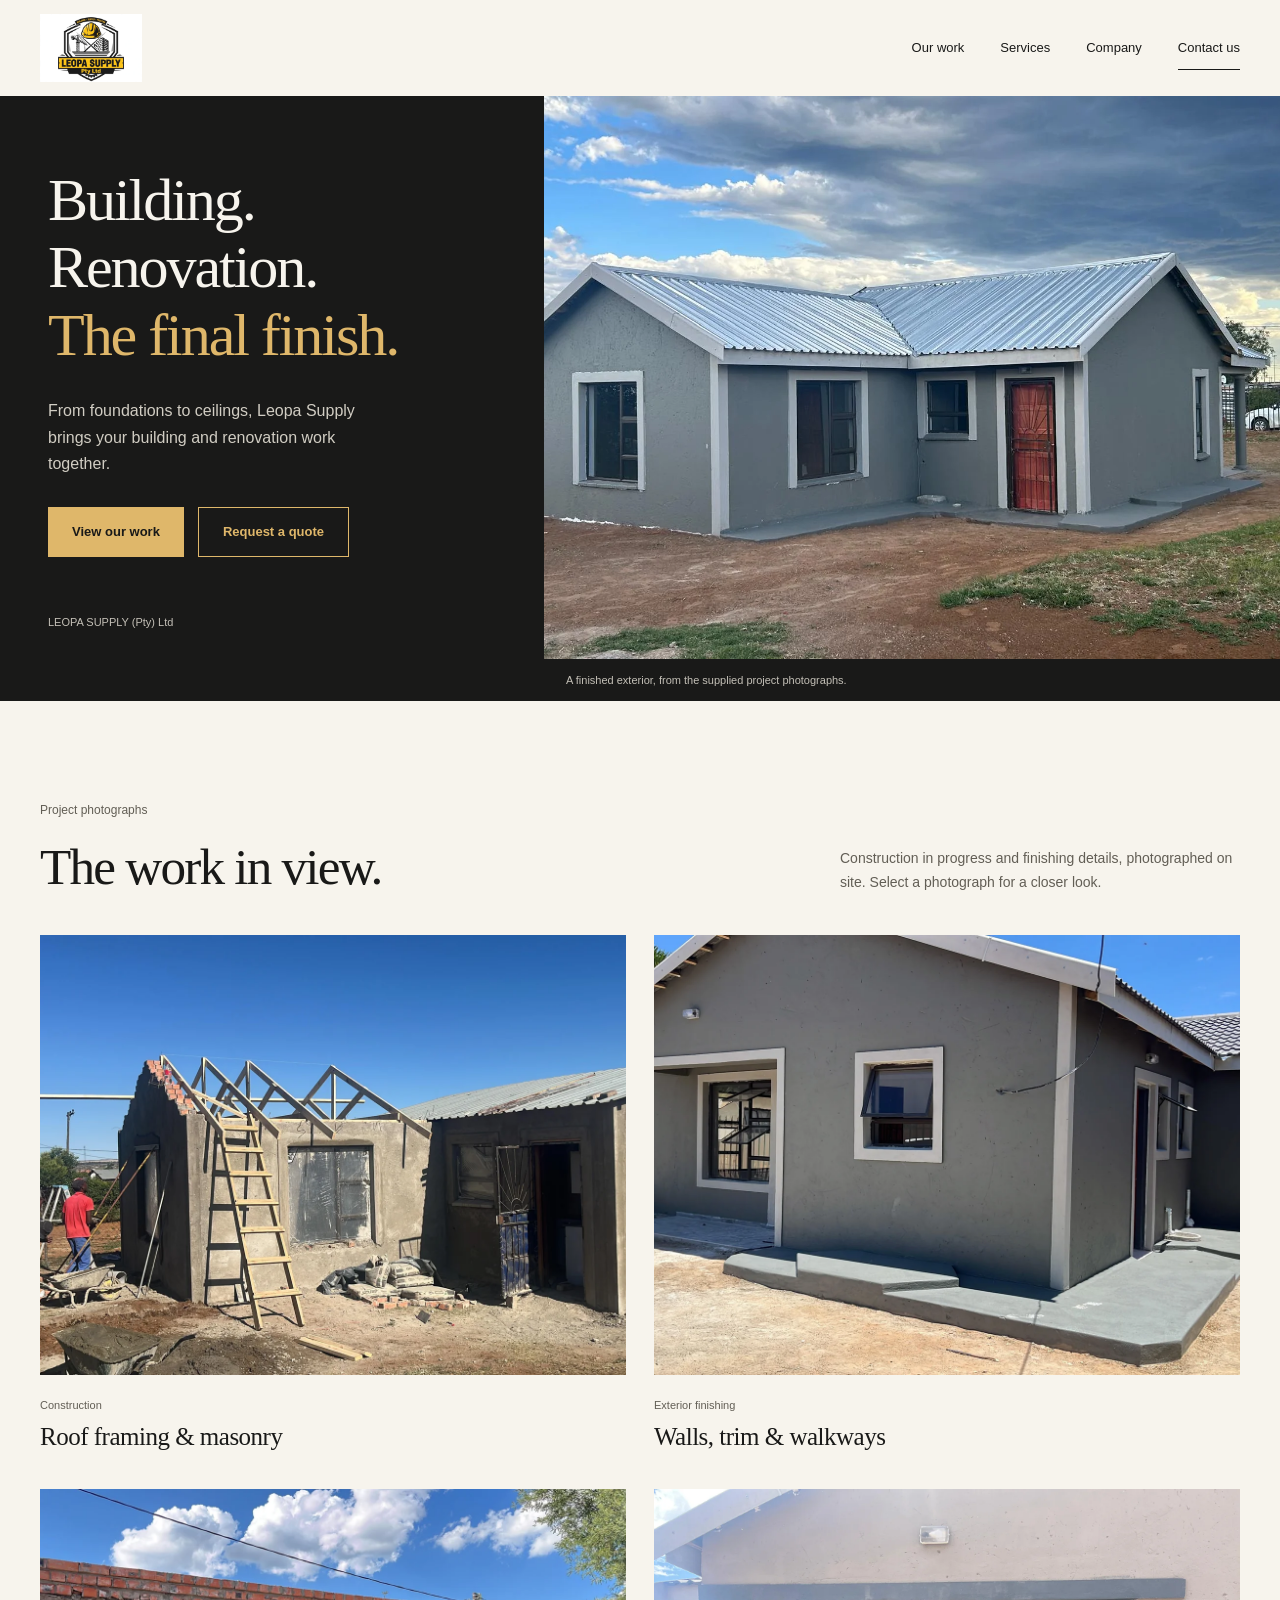
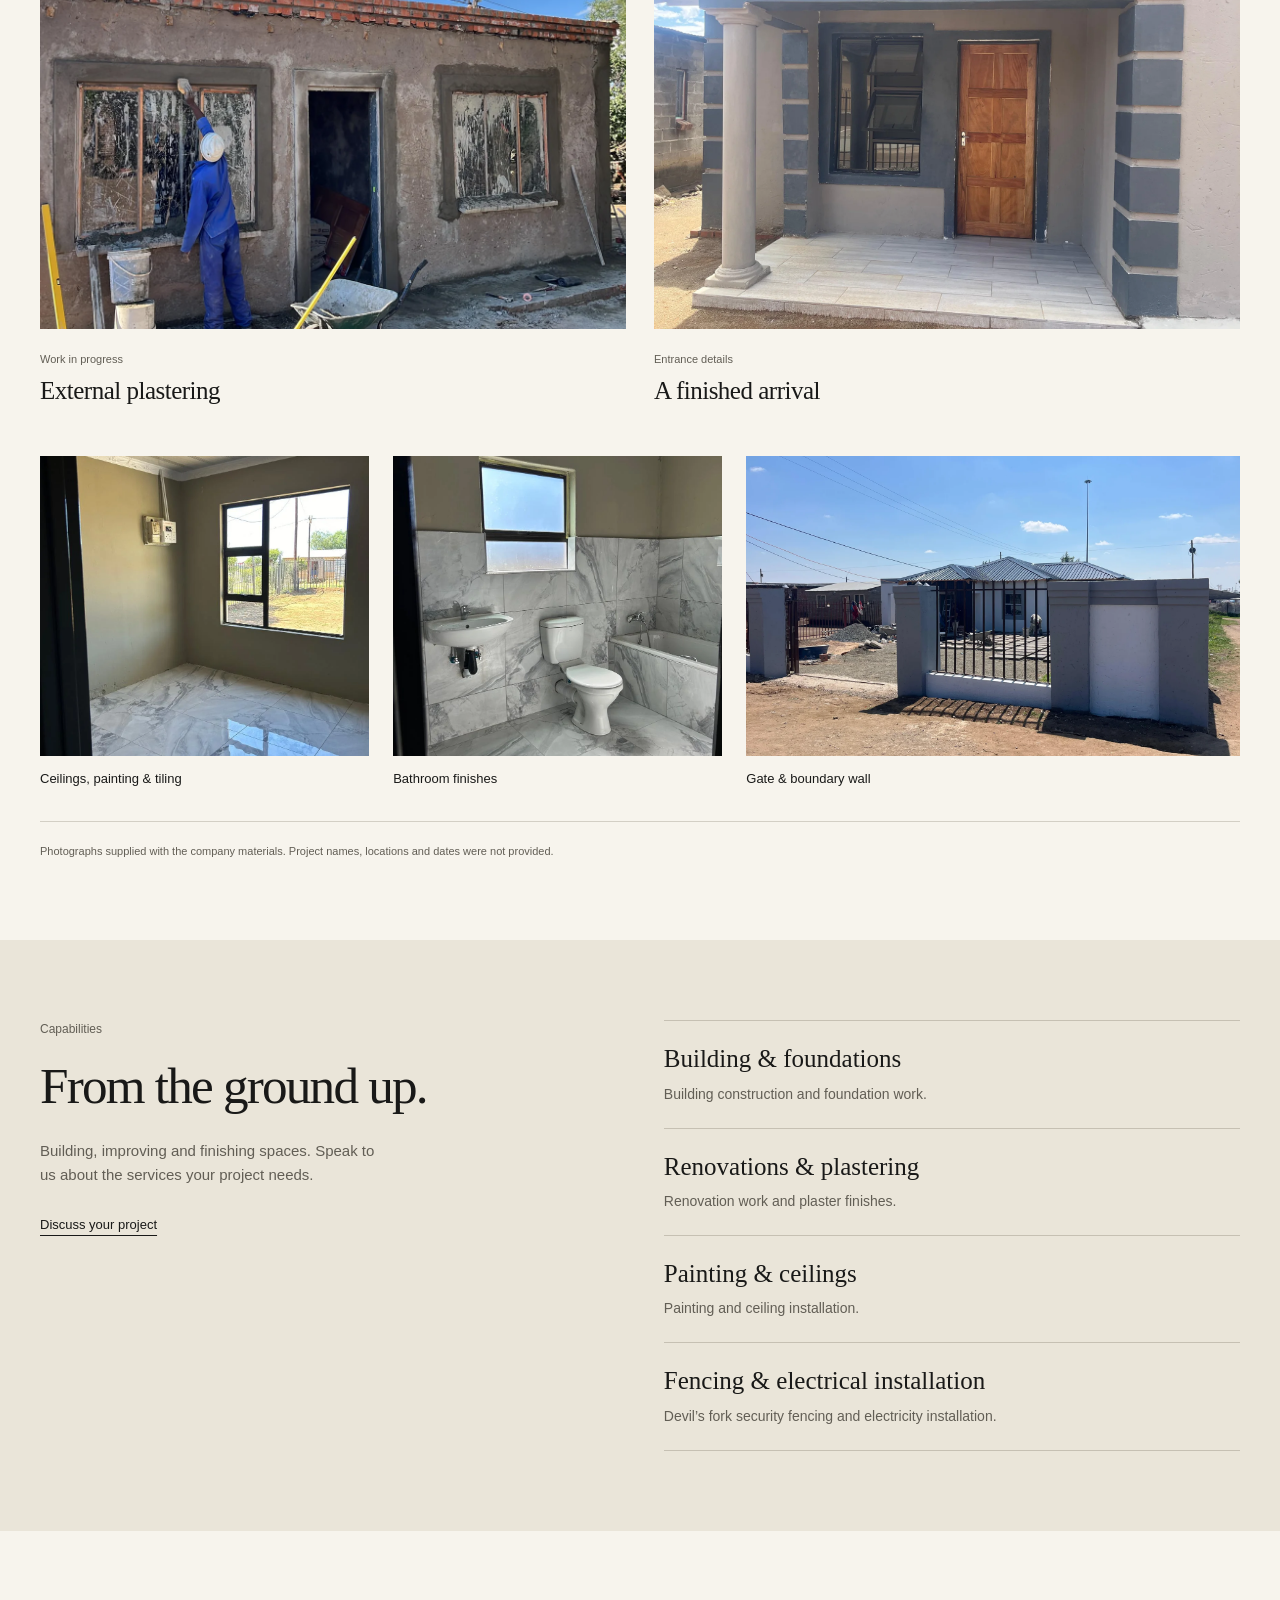
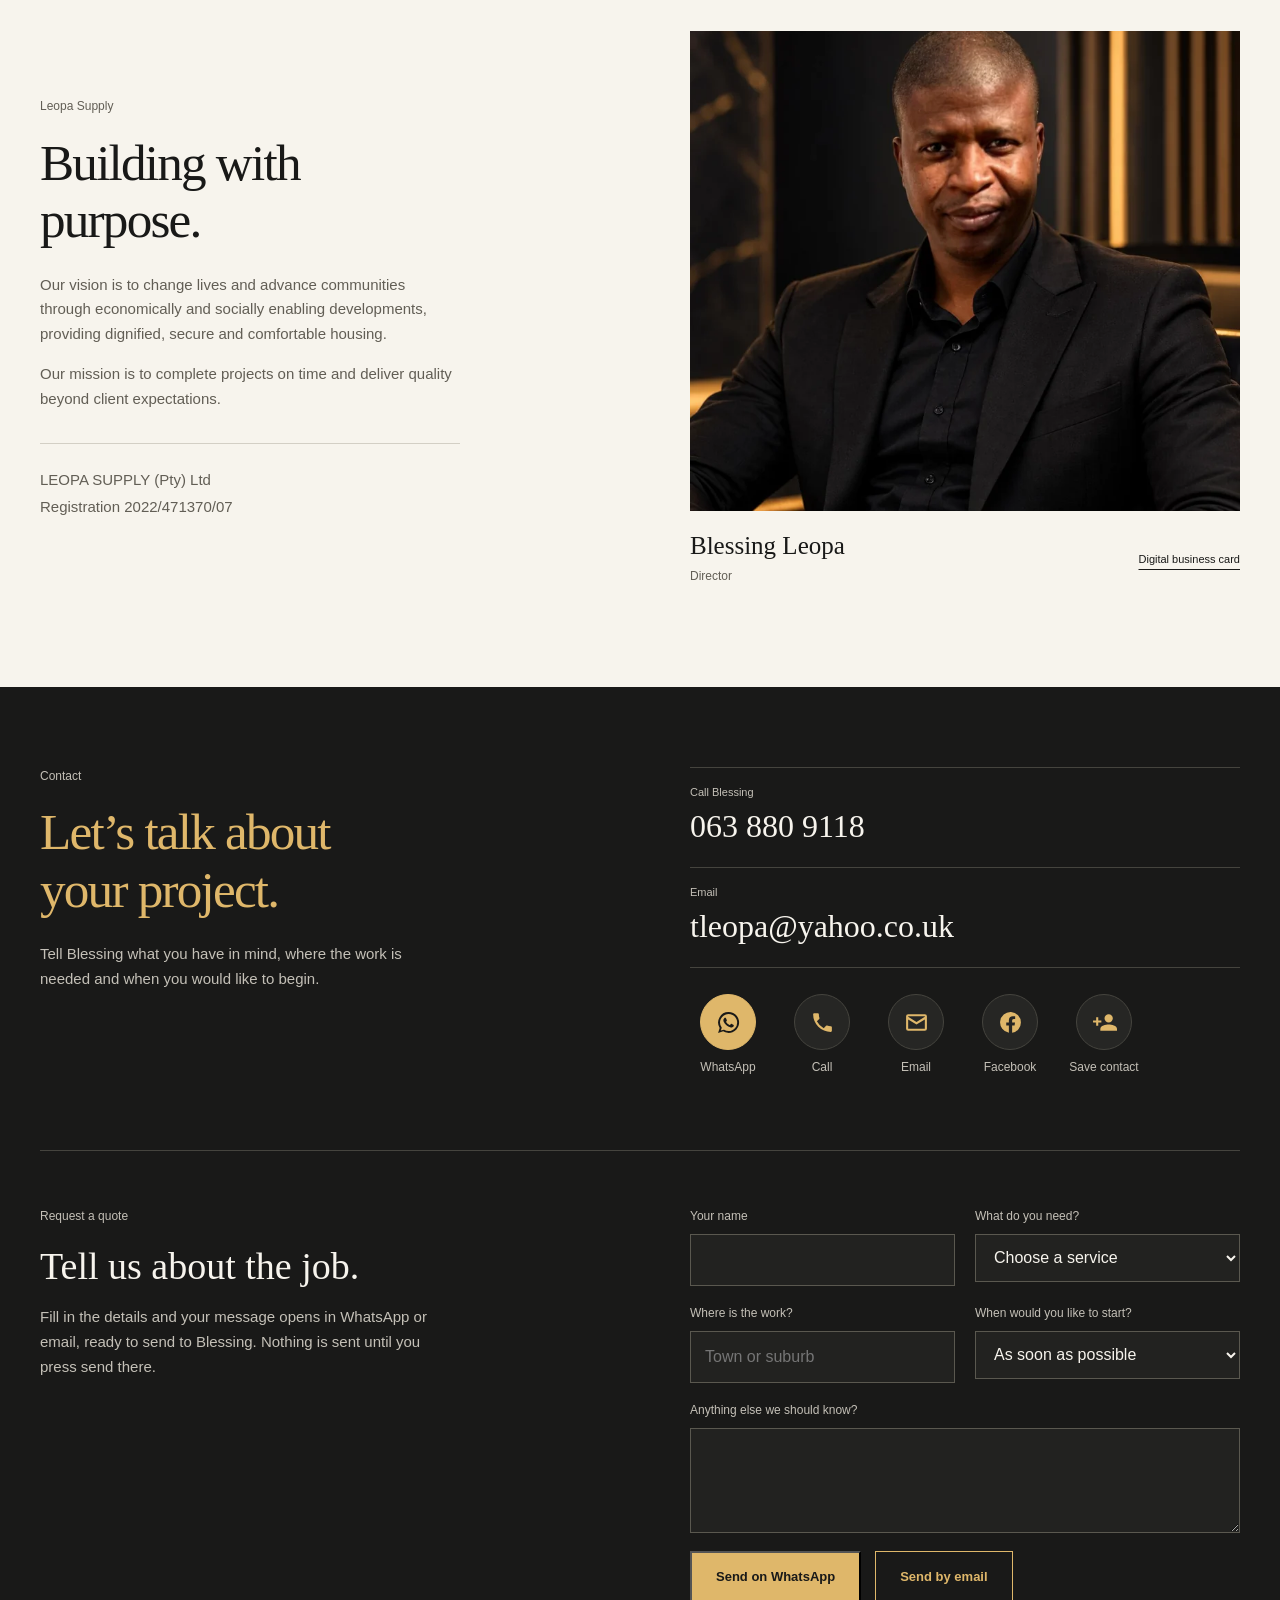
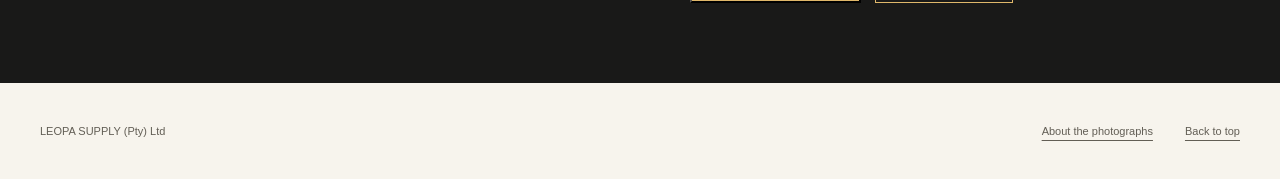
==== commit 87cb7692: "Apply supplied website design with quote form and mobile contact bar" ====
--- a/index.html
+++ b/index.html
@@ -10,10 +10,16 @@
   <meta property="og:type" content="website">
   <meta property="og:url" content="https://nyaps-tech.github.io/leopa-supply-website/">
   <meta property="og:image" content="https://nyaps-tech.github.io/leopa-supply-website/images/completed-home.jpg">
+  <meta property="og:image:width" content="1280">
+  <meta property="og:image:height" content="960">
+  <meta property="og:image:alt" content="Grey house with a metal roof and timber front door, finished by Leopa Supply">
+  <meta property="og:locale" content="en_ZA">
+  <meta name="twitter:card" content="summary_large_image">
   <title>Leopa Supply | Building, renovation & finishing</title>
   <link rel="canonical" href="https://nyaps-tech.github.io/leopa-supply-website/">
   <link rel="icon" href="logo.jpeg">
   <link rel="stylesheet" href="styles.css">
+  <script type="application/ld+json">{"@context": "https://schema.org", "@type": "GeneralContractor", "name": "Leopa Supply (Pty) Ltd", "url": "https://nyaps-tech.github.io/leopa-supply-website/", "logo": "https://nyaps-tech.github.io/leopa-supply-website/logo.jpeg", "image": "https://nyaps-tech.github.io/leopa-supply-website/images/completed-home.jpg", "telephone": "+27638809118", "email": "tleopa@yahoo.co.uk", "description": "Building construction, foundations, plastering, renovations, painting, ceilings, devil's fork security fencing and electricity installation.", "employee": {"@type": "Person", "name": "Blessing Leopa", "jobTitle": "Director"}, "knowsAbout": ["Building construction", "Foundations", "Plastering", "Renovations", "Painting", "Ceilings", "Security fencing", "Electrical installation"]}</script>
   <script src="site.js" defer></script>
 </head>
 <body>
@@ -28,7 +34,7 @@
       <div class="hero-copy">
         <h1 id="hero-title">Building.<br>Renovation.<br><span>The final finish.</span></h1>
         <p>From foundations to ceilings, Leopa Supply brings your building and renovation work together.</p>
-        <a class="button" href="#work">View our work</a>
+        <div class="hero-actions"><a class="button" href="#work">View our work</a><a class="button button-outline" href="#enquiry">Request a quote</a></div>
         <span class="hero-signature">LEOPA SUPPLY (Pty) Ltd</span>
       </div>
       <figure class="hero-photo"><picture><source srcset="images/completed-home.webp" type="image/webp"><img src="images/completed-home.jpg" width="1280" height="960" alt="Grey house with a metal roof, finished exterior walls and a timber front door" fetchpriority="high"></picture><figcaption>A finished exterior, from the supplied project photographs.</figcaption></figure>
@@ -57,8 +63,19 @@
       <div class="company-intro"><p class="section-label">Leopa Supply</p><h2 id="company-title">Building with<br>purpose.</h2><p>Our vision is to change lives and advance communities through economically and socially enabling developments, providing dignified, secure and comfortable housing.</p><p>Our mission is to complete projects on time and deliver quality beyond client expectations.</p><p class="registration">LEOPA SUPPLY (Pty) Ltd<br>Registration 2022/471370/07</p></div>
       <div class="director"><picture><source srcset="images/blessing-leopa.webp" type="image/webp"><img src="blessing-leopa-portrait.jpg" width="1122" height="1402" alt="Blessing Leopa, Director of Leopa Supply" loading="lazy"></picture><div class="director-caption"><div><h3>Blessing Leopa</h3><p>Director</p></div><a class="text-link" href="https://nyaps-tech.github.io/leopa-supply-card/">Digital business card</a></div></div>
     </section>
-    <section class="contact" id="contact" aria-labelledby="contact-title"><div class="wrap contact-layout"><div><p class="section-label">Contact</p><h2 id="contact-title">Let’s talk about<br>your project.</h2><p>Tell Blessing what you have in mind, where the work is needed and when you would like to begin.</p></div><address><a href="tel:+27638809118"><span>Call Blessing</span><strong>063 880 9118</strong></a><a href="mailto:tleopa@yahoo.co.uk"><span>Email</span><strong>tleopa@yahoo.co.uk</strong></a><div class="contact-links"><a href="https://wa.me/27638809118?text=Hello%20Blessing%2C%20I%20would%20like%20to%20discuss%20a%20project.">WhatsApp</a><a href="https://www.facebook.com/marvelous.leopa.96">Facebook</a><a href="https://nyaps-tech.github.io/leopa-supply-card/">Save contact</a></div></address></div></section>
+    <section class="contact" id="contact" aria-labelledby="contact-title"><div class="wrap contact-layout"><div><p class="section-label">Contact</p><h2 id="contact-title">Let’s talk about<br>your project.</h2><p>Tell Blessing what you have in mind, where the work is needed and when you would like to begin.</p></div><address><a href="tel:+27638809118"><span>Call Blessing</span><strong>063 880 9118</strong></a><a href="mailto:tleopa@yahoo.co.uk"><span>Email</span><strong>tleopa@yahoo.co.uk</strong></a><div class="contact-icons"><a class="wa" href="https://wa.me/27638809118?text=Hello%20Blessing%2C%20I%20would%20like%20to%20discuss%20a%20project."><span class="ico"><svg viewBox="0 0 24 24" aria-hidden="true"><path d="M12 2a10 10 0 0 0-8.5 15.2L2 22l4.9-1.5A10 10 0 1 0 12 2zm0 18.2a8.2 8.2 0 0 1-4.2-1.15l-.3-.18-2.9.9.95-2.8-.2-.3A8.2 8.2 0 1 1 12 20.2zm4.5-6.1c-.25-.12-1.45-.72-1.68-.8-.22-.08-.38-.12-.55.12-.16.25-.63.8-.77.96-.14.17-.28.18-.53.06a6.7 6.7 0 0 1-3.3-2.9c-.25-.43.25-.4.72-1.33.08-.16.04-.3-.02-.42-.06-.12-.55-1.33-.76-1.82-.2-.48-.4-.41-.55-.42h-.47c-.16 0-.43.06-.65.3-.22.25-.86.84-.86 2.05s.88 2.38 1 2.55c.12.16 1.73 2.65 4.2 3.72 1.56.67 2.17.73 2.95.62.48-.07 1.45-.6 1.66-1.17.2-.57.2-1.06.14-1.17-.06-.1-.22-.16-.47-.28z"/></svg></span>WhatsApp</a><a href="tel:+27638809118"><span class="ico"><svg viewBox="0 0 24 24" aria-hidden="true"><path d="M6.6 10.8a15.1 15.1 0 0 0 6.6 6.6l2.2-2.2a1 1 0 0 1 1-.25 11.4 11.4 0 0 0 3.6.57 1 1 0 0 1 1 1V20a1 1 0 0 1-1 1A17 17 0 0 1 3 4a1 1 0 0 1 1-1h3.5a1 1 0 0 1 1 1c0 1.25.2 2.45.57 3.57a1 1 0 0 1-.25 1z"/></svg></span>Call</a><a href="mailto:tleopa@yahoo.co.uk"><span class="ico"><svg viewBox="0 0 24 24" aria-hidden="true"><path d="M4 4h16a2 2 0 0 1 2 2v12a2 2 0 0 1-2 2H4a2 2 0 0 1-2-2V6a2 2 0 0 1 2-2zm0 2v.5l8 5 8-5V6H4zm16 12V9l-8 5-8-5v9h16z"/></svg></span>Email</a><a href="https://www.facebook.com/marvelous.leopa.96" rel="noopener"><span class="ico"><svg viewBox="0 0 24 24" aria-hidden="true"><path d="M22 12a10 10 0 1 0-11.56 9.88v-6.99H7.9V12h2.54V9.8c0-2.5 1.5-3.89 3.78-3.89 1.1 0 2.24.2 2.24.2v2.46h-1.26c-1.25 0-1.63.77-1.63 1.56V12h2.78l-.44 2.89h-2.34v6.99A10 10 0 0 0 22 12z"/></svg></span>Facebook</a><a href="Blessing_Leopa.vcf" download><span class="ico"><svg viewBox="0 0 24 24" aria-hidden="true"><path d="M15 12a4 4 0 1 0-4-4 4 4 0 0 0 4 4zm0 2c-2.7 0-8 1.3-8 4v2h16v-2c0-2.7-5.3-4-8-4zM5 10V7H3v3H0v2h3v3h2v-3h3v-2z" transform="translate(1 0)"/></svg></span>Save contact</a></div></address></div>
+    <div class="wrap enquiry" id="enquiry"><div><p class="section-label">Request a quote</p><h3>Tell us about the job.</h3><p>Fill in the details and your message opens in WhatsApp or email, ready to send to Blessing. Nothing is sent until you press send there.</p></div>
+      <form id="enquiry-form" action="mailto:tleopa@yahoo.co.uk" method="post" enctype="text/plain">
+        <label>Your name<input name="name" autocomplete="name" required></label>
+        <label>What do you need?<select name="service" required><option value="">Choose a service</option><option>Building & foundations</option><option>Renovations & plastering</option><option>Painting & ceilings</option><option>Fencing & electrical installation</option><option>Not sure yet</option></select></label>
+        <label>Where is the work?<input name="location" placeholder="Town or suburb" autocomplete="address-level2" required></label>
+        <label>When would you like to start?<select name="start"><option>As soon as possible</option><option>Within 3 months</option><option>Just planning ahead</option></select></label>
+        <label class="full">Anything else we should know?<textarea name="details" rows="3"></textarea></label>
+        <div class="form-actions full"><button class="button" type="submit" data-channel="whatsapp">Send on WhatsApp</button><button class="button button-outline" type="submit" data-channel="email">Send by email</button></div>
+      </form></div>
+  </section>
   </main>
+  <div class="quick-bar" aria-label="Quick contact"><a href="tel:+27638809118"><svg viewBox="0 0 24 24" aria-hidden="true"><path d="M6.6 10.8a15.1 15.1 0 0 0 6.6 6.6l2.2-2.2a1 1 0 0 1 1-.25 11.4 11.4 0 0 0 3.6.57 1 1 0 0 1 1 1V20a1 1 0 0 1-1 1A17 17 0 0 1 3 4a1 1 0 0 1 1-1h3.5a1 1 0 0 1 1 1c0 1.25.2 2.45.57 3.57a1 1 0 0 1-.25 1z"/></svg>Call</a><a class="wa" href="https://wa.me/27638809118?text=Hello%20Blessing%2C%20I%20would%20like%20to%20discuss%20a%20project."><svg viewBox="0 0 24 24" aria-hidden="true"><path d="M12 2a10 10 0 0 0-8.5 15.2L2 22l4.9-1.5A10 10 0 1 0 12 2zm0 18.2a8.2 8.2 0 0 1-4.2-1.15l-.3-.18-2.9.9.95-2.8-.2-.3A8.2 8.2 0 1 1 12 20.2zm4.5-6.1c-.25-.12-1.45-.72-1.68-.8-.22-.08-.38-.12-.55.12-.16.25-.63.8-.77.96-.14.17-.28.18-.53.06a6.7 6.7 0 0 1-3.3-2.9c-.25-.43.25-.4.72-1.33.08-.16.04-.3-.02-.42-.06-.12-.55-1.33-.76-1.82-.2-.48-.4-.41-.55-.42h-.47c-.16 0-.43.06-.65.3-.22.25-.86.84-.86 2.05s.88 2.38 1 2.55c.12.16 1.73 2.65 4.2 3.72 1.56.67 2.17.73 2.95.62.48-.07 1.45-.6 1.66-1.17.2-.57.2-1.06.14-1.17-.06-.1-.22-.16-.47-.28z"/></svg>WhatsApp</a></div>
   <footer class="site-footer wrap"><p>LEOPA SUPPLY (Pty) Ltd</p><a href="photo-credits.html">About the photographs</a><a href="#home">Back to top</a></footer>
   <dialog class="lightbox" aria-labelledby="photo-caption"><div class="lightbox-header"><p id="photo-caption"></p><button class="close-photo" type="button" aria-label="Close photograph">Close</button></div><div class="photo-stage"><img class="full-photo" alt=""><p class="photo-status" role="status"></p></div><div class="lightbox-controls"><button class="previous-photo" type="button">Previous</button><span class="photo-count"></span><button class="next-photo" type="button">Next</button></div></dialog>
 </body>
--- a/styles.css
+++ b/styles.css
@@ -12,3 +12,11 @@
 @media(max-width:1000px){.hero-copy{padding:50px 32px}.hero h1{font-size:46px}.hero-photo picture{min-height:430px}.section-heading{grid-template-columns:1fr 320px}.services-layout,.company,.contact-layout{gap:50px}.detail-gallery img{height:240px}.director-caption{align-items:flex-start;flex-direction:column;gap:6px}}
 @media(max-width:700px){.wrap{width:calc(100% - 40px)}.site-header{padding:10px 20px;min-height:80px;flex-wrap:wrap;gap:10px}.brand img{width:84px;height:56px}nav{width:100%;gap:18px;justify-content:space-between}nav a{font-size:12px}.menu-toggle:not([hidden]){display:block}nav.enhanced{display:none}nav.enhanced.open{display:flex}.hero{grid-template-columns:1fr}.hero-copy{padding:42px 24px}.hero h1{font-size:46px;margin-bottom:22px}.hero-copy>p{max-width:340px}.hero-signature{margin-top:30px}.hero-photo picture{min-height:0;aspect-ratio:4/3}.hero-photo figcaption{font-size:10px;padding-inline:20px}.work{padding-block:60px 48px}.section-heading{grid-template-columns:1fr;gap:18px;margin-bottom:28px}.section-heading>p{max-width:400px}.gallery{grid-template-columns:1fr;gap:30px}.gallery h3{font-size:25px}.detail-gallery{grid-template-columns:1fr 1fr;gap:20px;margin-top:32px}.detail-gallery>figure:last-child{grid-column:1/-1}.detail-gallery img{height:auto;aspect-ratio:3/4}.detail-gallery>figure:last-child img{aspect-ratio:4/3}.detail-gallery figcaption{font-size:11px}.services{padding-block:52px}.services-layout,.company,.contact-layout{grid-template-columns:1fr;gap:32px}.service-list dt{font-size:24px}.company{padding-block:60px}.company-intro>p:not(.section-label){max-width:none}.director img{max-height:480px}.director-caption{flex-direction:row;align-items:center}.director-caption h3{font-size:23px}.contact{padding-block:54px}.contact-layout{gap:20px}.contact strong{font-size:27px}.site-footer{flex-wrap:wrap;gap:10px 24px;padding-block:22px}.site-footer p{width:100%}.lightbox{padding:12px}.lightbox-header p{font-size:12px}.full-photo{max-height:calc(100svh - 200px)}}
 @media(prefers-reduced-motion:reduce){html{scroll-behavior:auto}*{transition:none!important}}
+
+.hero-actions{display:flex;flex-wrap:wrap;gap:14px}.button-outline{background:none;color:inherit;border:1px solid currentColor;cursor:pointer;font-family:inherit}.button-outline:hover{background:#ffffff1f}.hero .button-outline{color:var(--gold)}
+.contact-icons{display:flex;flex-wrap:wrap;gap:18px;margin-top:26px}.contact-icons a{display:flex;flex-direction:column;align-items:center;gap:8px;width:76px;font-size:12px;color:#c4c0b7;text-decoration:none}.contact-icons .ico{width:56px;height:56px;border-radius:50%;background:#262624;border:1px solid #45443e;display:grid;place-items:center;transition:transform .15s,border-color .15s}.contact-icons svg{width:25px;height:25px;fill:var(--gold)}.contact-icons .wa .ico{background:var(--gold);border-color:var(--gold)}.contact-icons .wa svg{fill:var(--ink)}.contact-icons a:hover .ico,.contact-icons a:focus-visible .ico{transform:translateY(-3px);border-color:var(--gold)}.contact-icons a:hover{color:var(--paper)}
+.enquiry{display:grid;grid-template-columns:1fr 1fr;gap:100px;margin-top:72px;padding-top:56px;border-top:1px solid #45443e}.enquiry h3{font:400 clamp(28px,3vw,38px)/1.2 var(--serif);color:var(--paper);margin-bottom:16px}.enquiry p:not(.section-label){color:#c4c0b7;font-size:15px;max-width:400px}
+#enquiry-form{display:grid;grid-template-columns:1fr 1fr;gap:18px 20px}#enquiry-form label{display:flex;flex-direction:column;gap:7px;font-size:12px;color:#c4c0b7}#enquiry-form .full{grid-column:1/-1}#enquiry-form input,#enquiry-form select,#enquiry-form textarea{font:inherit;font-size:16px;color:var(--paper);background:#222220;border:1px solid #5a584f;border-radius:0;padding:12px 14px;min-height:48px;width:100%}#enquiry-form textarea{resize:vertical}#enquiry-form input:focus,#enquiry-form select:focus,#enquiry-form textarea:focus{outline:2px solid var(--gold);outline-offset:2px;border-color:var(--gold)}.form-actions{display:flex;flex-wrap:wrap;gap:14px}.contact .button-outline{color:var(--gold)}
+.quick-bar{display:none}
+@media(max-width:1000px){.enquiry{gap:50px}}
+@media(max-width:700px){.enquiry{grid-template-columns:1fr;gap:28px;margin-top:48px;padding-top:40px}#enquiry-form{grid-template-columns:1fr}.contact-icons{gap:10px;justify-content:space-between}.contact-icons a{width:60px;font-size:11px}.contact-icons .ico{width:50px;height:50px}.quick-bar{display:grid;grid-template-columns:1fr 1fr;position:fixed;left:0;right:0;bottom:0;z-index:4;background:var(--ink);border-top:1px solid #45443e;padding-bottom:env(safe-area-inset-bottom);transition:transform .2s}.quick-bar a{display:flex;align-items:center;justify-content:center;gap:9px;min-height:56px;color:var(--paper);text-decoration:none;font-size:14px;font-weight:700}.quick-bar svg{width:20px;height:20px;fill:currentColor}.quick-bar .wa{background:var(--gold);color:var(--ink)}.quick-bar.hidden{transform:translateY(100%)}body{padding-bottom:56px}}
